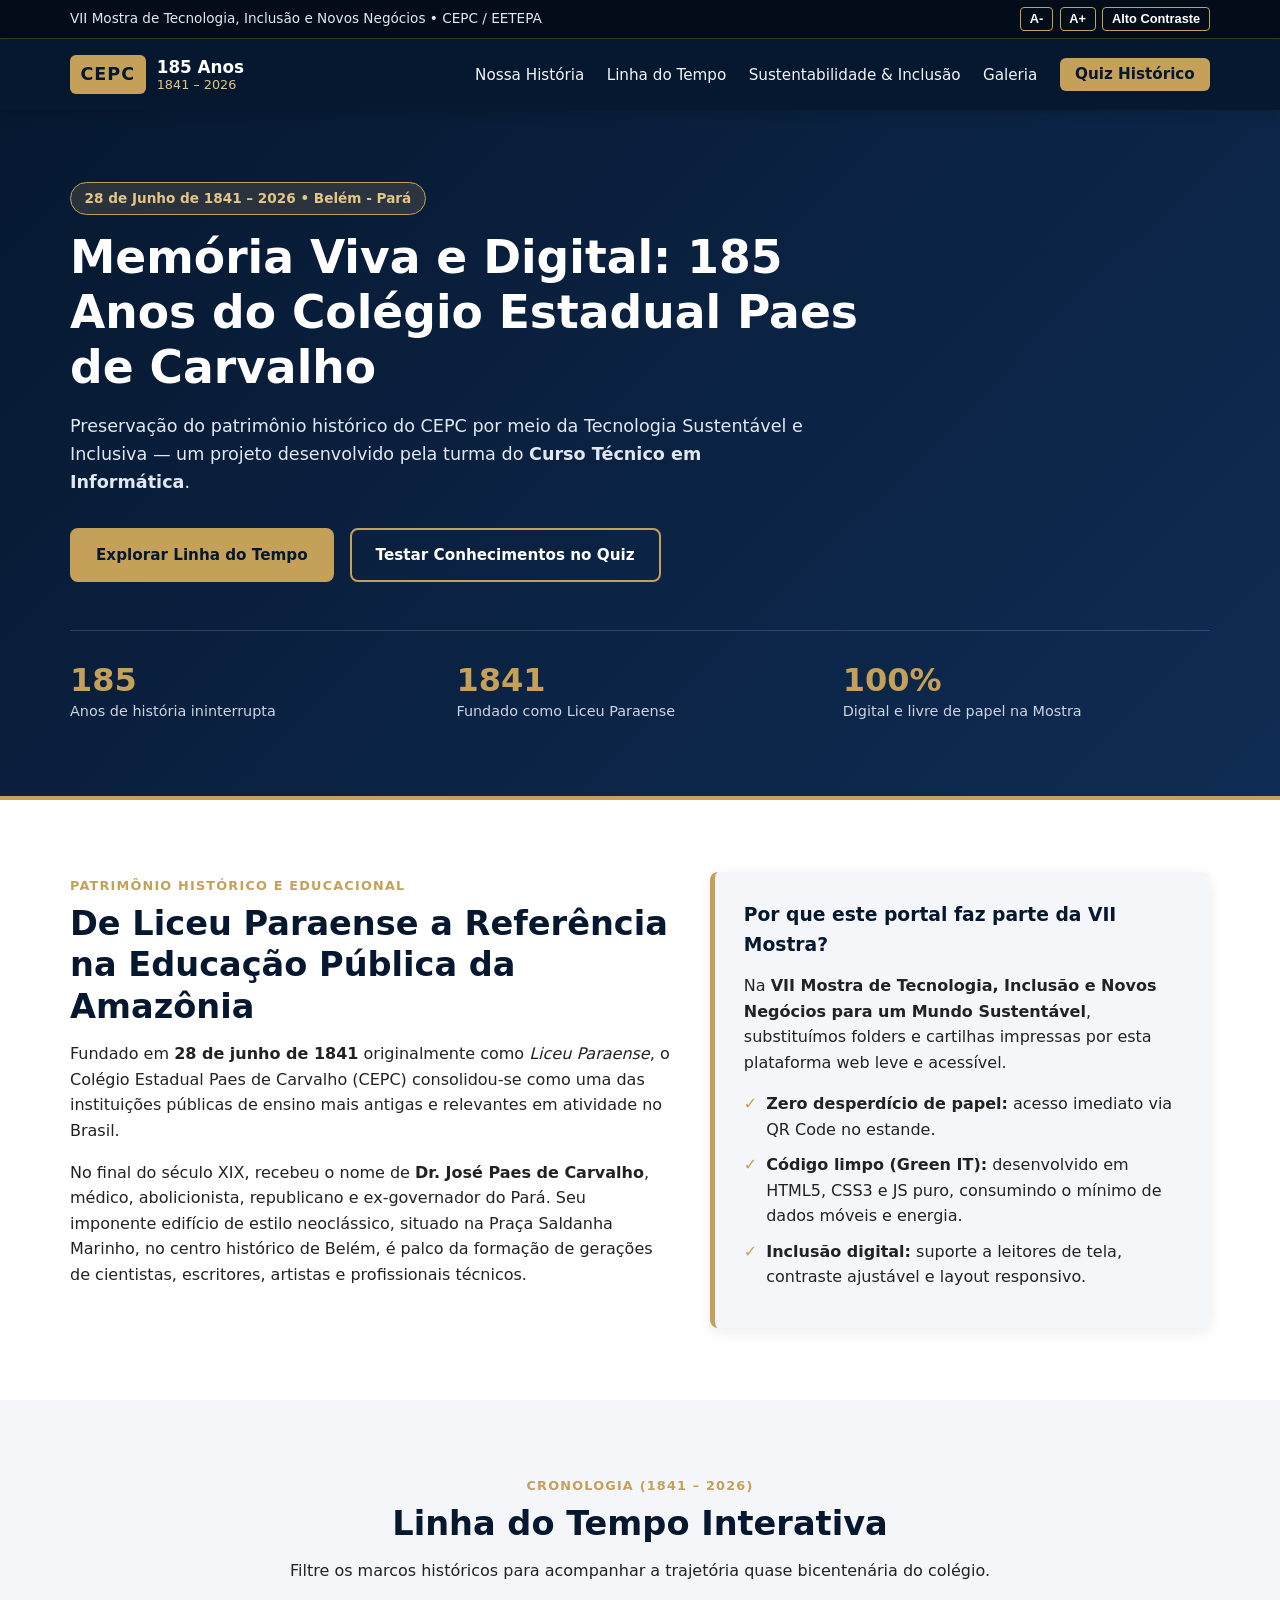
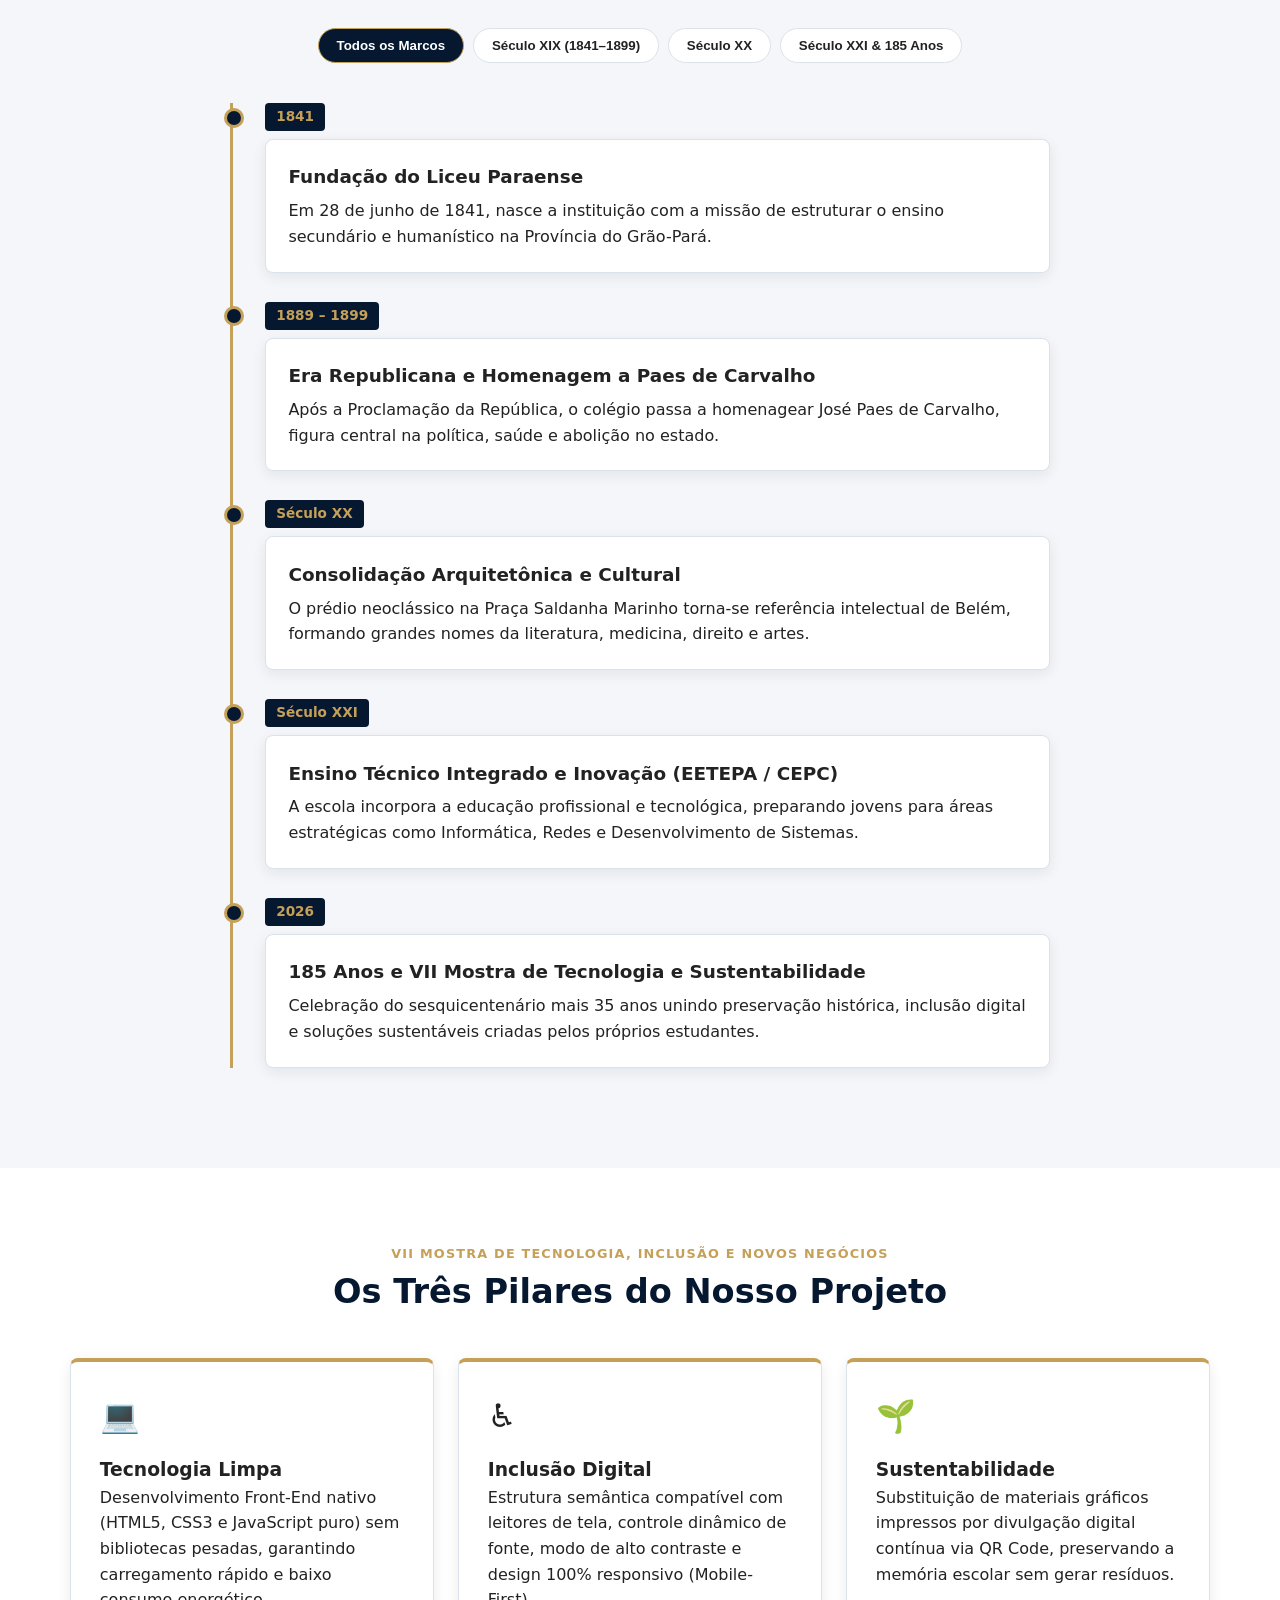
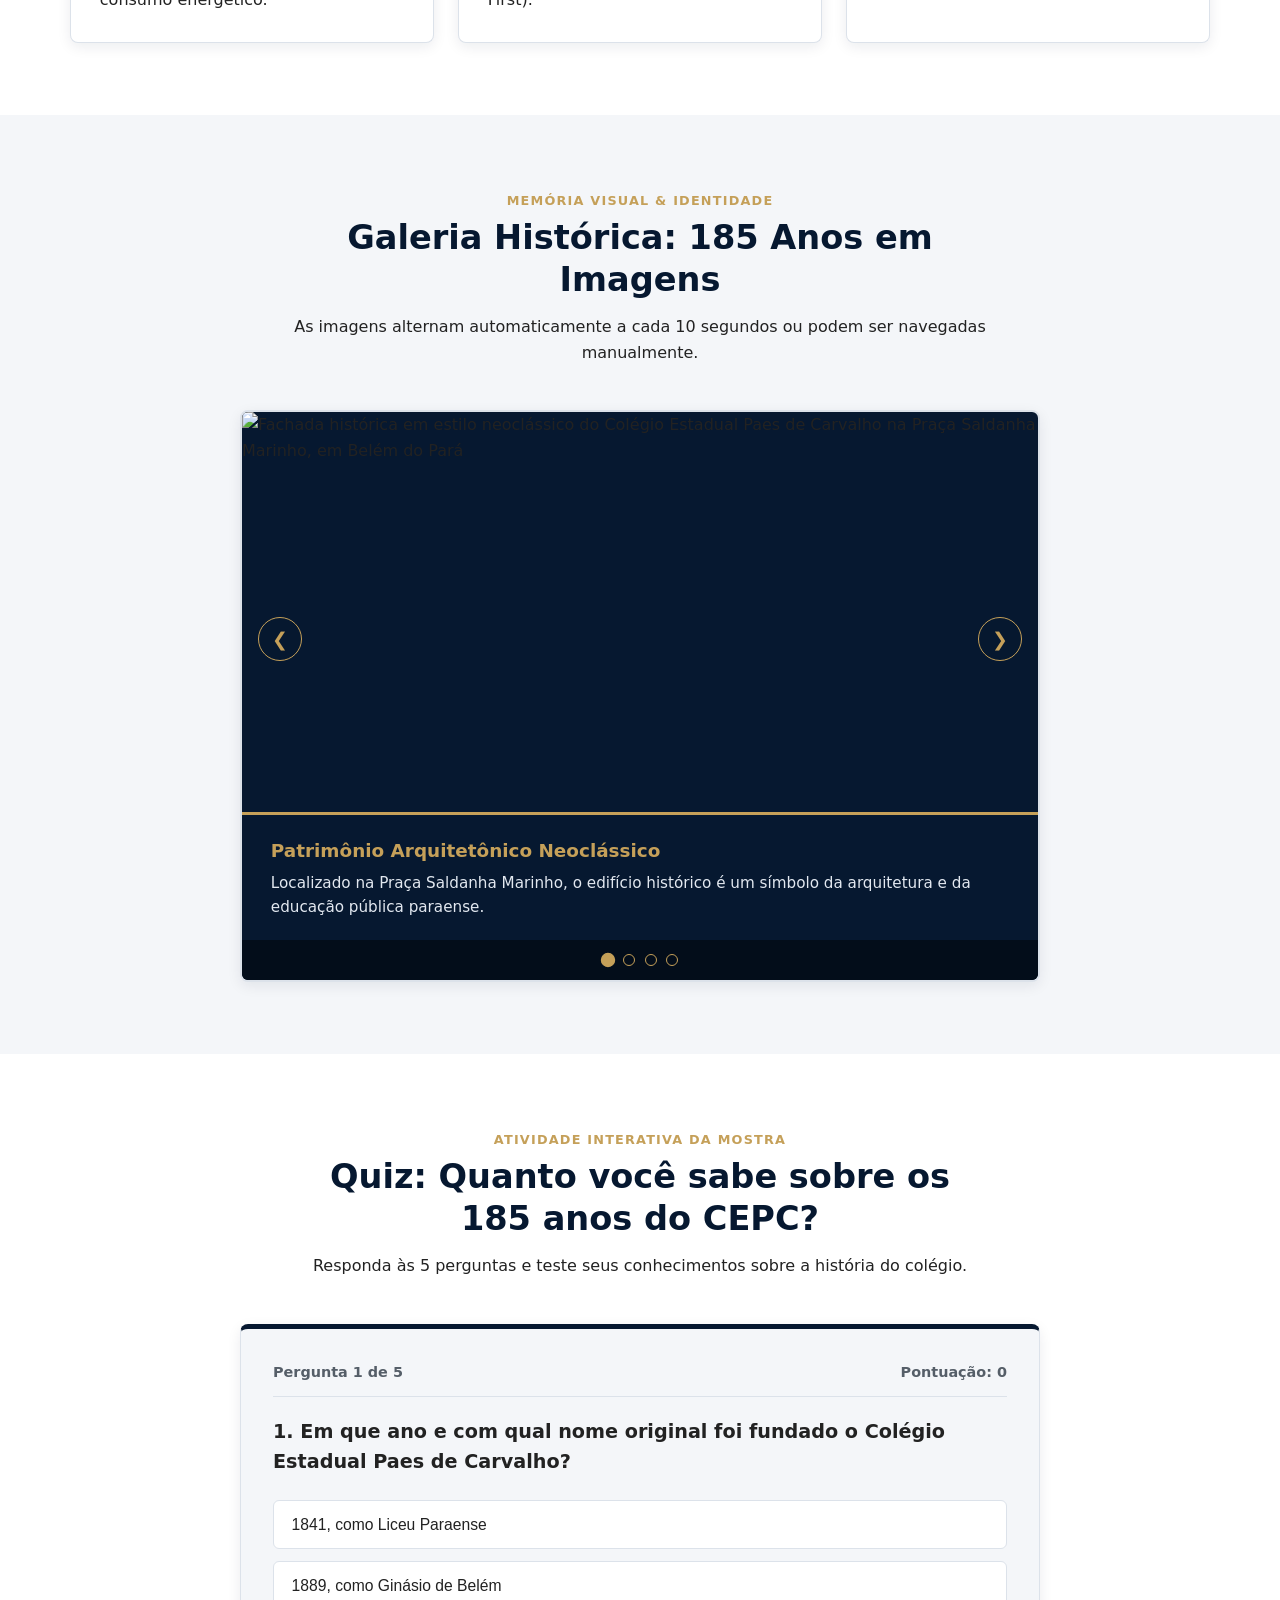
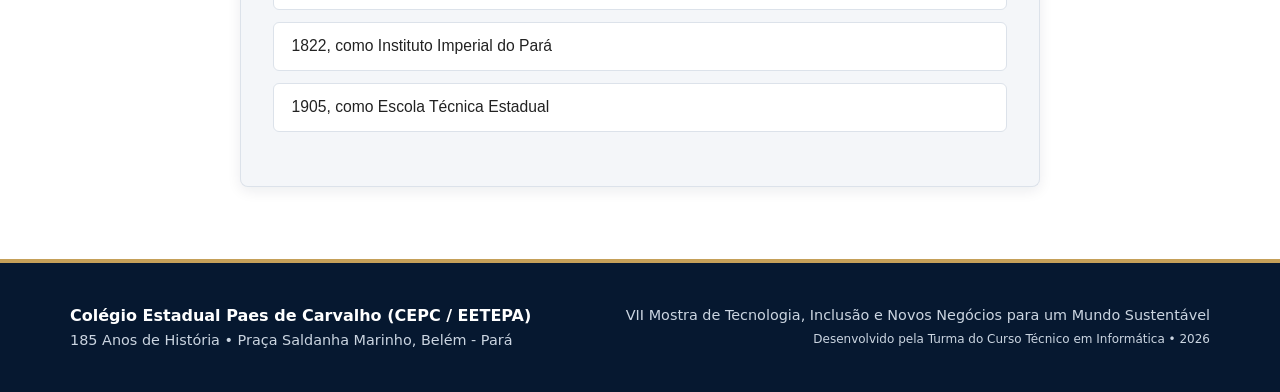
==== index.html @ 740a2e89 "Add files via upload" ====
<!DOCTYPE html>
<html lang="pt-BR">
<head>
  <meta charset="UTF-8">
  <meta name="viewport" content="width=device-width, initial-scale=1.0">
  <meta name="description" content="Portal comemorativo dos 185 anos do Colégio Estadual Paes de Carvalho (CEPC / EETEPA) - VII Mostra de Tecnologia, Inclusão e Novos Negócios.">
  <title>CEPC 185 Anos | Memória Viva e Digital</title>
  <!-- Vinculando o arquivo CSS externo -->
  <link rel="stylesheet" href="style.css">
</head>
<body>

  <!-- Barra de Acessibilidade (Pilar Inclusão da VII Mostra) -->
  <div class="barra-acessibilidade" role="region" aria-label="Ferramentas de acessibilidade">
    <div class="container flex-between">
      <span>VII Mostra de Tecnologia, Inclusão e Novos Negócios • CEPC / EETEPA</span>
      <div class="controles-a11y">
        <button type="button" id="btn-diminuir-fonte" aria-label="Diminuir tamanho da fonte">A-</button>
        <button type="button" id="btn-aumentar-fonte" aria-label="Aumentar tamanho da fonte">A+</button>
        <button type="button" id="btn-contraste" aria-pressed="false">Alto Contraste</button>
      </div>
    </div>
  </div>

  <!-- Cabeçalho e Navegação Principal -->
  <header class="cabecalho">
    <div class="container flex-between">
      <a href="#inicio" class="logo">
        <span class="logo-sigla">CEPC</span>
        <span class="logo-texto">185 Anos <small>1841 – 2026</small></span>
      </a>

      <button type="button" class="menu-toggle" id="menu-toggle" aria-expanded="false" aria-controls="nav-principal" aria-label="Abrir menu de navegação">
        ☰
      </button>

      <nav id="nav-principal" class="nav-principal" aria-label="Menu principal">
        <ul>
          <li><a href="#historia">Nossa História</a></li>
          <li><a href="#linha-do-tempo">Linha do Tempo</a></li>
          <li><a href="#pilares-mostra">Sustentabilidade & Inclusão</a></li>
          <li><a href="#galeria">Galeria</a></li>
          <li><a href="#quiz" class="btn-nav-destaque">Quiz Histórico</a></li>
        </ul>
      </nav>
    </div>
  </header>

  <main id="inicio">
    <!-- Hero Banner -->
    <section class="hero">
      <div class="container hero-conteudo">
        <span class="badge-dourada">28 de Junho de 1841 – 2026 • Belém - Pará</span>
        <h1>Memória Viva e Digital: 185 Anos do Colégio Estadual Paes de Carvalho</h1>
        <p class="subtema">
          Preservação do patrimônio histórico do CEPC por meio da Tecnologia Sustentável e Inclusiva —
          um projeto desenvolvido pela turma do <strong>Curso Técnico em Informática</strong>.
        </p>

        <div class="hero-acoes">
          <a href="#linha-do-tempo" class="btn btn-primario">Explorar Linha do Tempo</a>
          <a href="#quiz" class="btn btn-secundario">Testar Conhecimentos no Quiz</a>
        </div>

        <div class="hero-indicadores" aria-label="Indicadores históricos da instituição">
          <div class="indicador">
            <strong>185</strong>
            <span>Anos de história ininterrupta</span>
          </div>
          <div class="indicador">
            <strong>1841</strong>
            <span>Fundado como Liceu Paraense</span>
          </div>
          <div class="indicador">
            <strong>100%</strong>
            <span>Digital e livre de papel na Mostra</span>
          </div>
        </div>
      </div>
    </section>

    <!-- Seção 1: Nossa História e Arquitetura -->
    <section id="historia" class="secao">
      <div class="container grid-duas-colunas">
        <div>
          <span class="etiqueta-secao">Patrimônio Histórico e Educacional</span>
          <h2>De Liceu Paraense a Referência na Educação Pública da Amazônia</h2>
          <p>
            Fundado em <strong>28 de junho de 1841</strong> originalmente como <em>Liceu Paraense</em>, o Colégio Estadual Paes de Carvalho (CEPC) consolidou-se como uma das instituições públicas de ensino mais antigas e relevantes em atividade no Brasil.
          </p>
          <p>
            No final do século XIX, recebeu o nome de <strong>Dr. José Paes de Carvalho</strong>, médico, abolicionista, republicano e ex-governador do Pará. Seu imponente edifício de estilo neoclássico, situado na Praça Saldanha Marinho, no centro histórico de Belém, é palco da formação de gerações de cientistas, escritores, artistas e profissionais técnicos.
          </p>
        </div>

        <aside class="card-destaque" aria-label="Curiosidade histórica">
          <h3>Por que este portal faz parte da VII Mostra?</h3>
          <p>
            Na <strong>VII Mostra de Tecnologia, Inclusão e Novos Negócios para um Mundo Sustentável</strong>, substituímos folders e cartilhas impressas por esta plataforma web leve e acessível.
          </p>
          <ul class="lista-check">
            <li><strong>Zero desperdício de papel:</strong> acesso imediato via QR Code no estande.</li>
            <li><strong>Código limpo (Green IT):</strong> desenvolvido em HTML5, CSS3 e JS puro, consumindo o mínimo de dados móveis e energia.</li>
            <li><strong>Inclusão digital:</strong> suporte a leitores de tela, contraste ajustável e layout responsivo.</li>
          </ul>
        </aside>
      </div>
    </section>

    <!-- Seção 2: Linha do Tempo Interativa -->
    <section id="linha-do-tempo" class="secao secao-alternativa">
      <div class="container">
        <div class="cabecalho-secao">
          <span class="etiqueta-secao">Cronologia (1841 – 2026)</span>
          <h2>Linha do Tempo Interativa</h2>
          <p>Filtre os marcos históricos para acompanhar a trajetória quase bicentenária do colégio.</p>
        </div>

        <!-- Botões de Filtro controlados pelo script.js -->
        <div class="filtros-timeline" role="group" aria-label="Filtrar marcos históricos por período">
          <button type="button" class="filtro-btn ativo" data-periodo="todos">Todos os Marcos</button>
          <button type="button" class="filtro-btn" data-periodo="sec19">Século XIX (1841–1899)</button>
          <button type="button" class="filtro-btn" data-periodo="sec20">Século XX</button>
          <button type="button" class="filtro-btn" data-periodo="sec21">Século XXI & 185 Anos</button>
        </div>

        <div class="timeline-lista" id="timeline-container">
          <article class="timeline-item" data-periodo="sec19">
            <span class="timeline-ano">1841</span>
            <div class="timeline-card">
              <h3>Fundação do Liceu Paraense</h3>
              <p>Em 28 de junho de 1841, nasce a instituição com a missão de estruturar o ensino secundário e humanístico na Província do Grão-Pará.</p>
            </div>
          </article>

          <article class="timeline-item" data-periodo="sec19">
            <span class="timeline-ano">1889 – 1899</span>
            <div class="timeline-card">
              <h3>Era Republicana e Homenagem a Paes de Carvalho</h3>
              <p>Após a Proclamação da República, o colégio passa a homenagear José Paes de Carvalho, figura central na política, saúde e abolição no estado.</p>
            </div>
          </article>

          <article class="timeline-item" data-periodo="sec20">
            <span class="timeline-ano">Século XX</span>
            <div class="timeline-card">
              <h3>Consolidação Arquitetônica e Cultural</h3>
              <p>O prédio neoclássico na Praça Saldanha Marinho torna-se referência intelectual de Belém, formando grandes nomes da literatura, medicina, direito e artes.</p>
            </div>
          </article>

          <article class="timeline-item" data-periodo="sec21">
            <span class="timeline-ano">Século XXI</span>
            <div class="timeline-card">
              <h3>Ensino Técnico Integrado e Inovação (EETEPA / CEPC)</h3>
              <p>A escola incorpora a educação profissional e tecnológica, preparando jovens para áreas estratégicas como Informática, Redes e Desenvolvimento de Sistemas.</p>
            </div>
          </article>

          <article class="timeline-item" data-periodo="sec21">
            <span class="timeline-ano">2026</span>
            <div class="timeline-card">
              <h3>185 Anos e VII Mostra de Tecnologia e Sustentabilidade</h3>
              <p>Celebração do sesquicentenário mais 35 anos unindo preservação histórica, inclusão digital e soluções sustentáveis criadas pelos próprios estudantes.</p>
            </div>
          </article>
        </div>
      </div>
    </section>

    <!-- Seção 3: Pilares da VII Mostra -->
    <section id="pilares-mostra" class="secao">
      <div class="container">
        <div class="cabecalho-secao">
          <span class="etiqueta-secao">VII Mostra de Tecnologia, Inclusão e Novos Negócios</span>
          <h2>Os Três Pilares do Nosso Projeto</h2>
        </div>

        <div class="grid-tres-colunas">
          <article class="card-pilar">
            <div class="icone-pilar" aria-hidden="true">💻</div>
            <h3>Tecnologia Limpa</h3>
            <p>Desenvolvimento Front-End nativo (HTML5, CSS3 e JavaScript puro) sem bibliotecas pesadas, garantindo carregamento rápido e baixo consumo energético.</p>
          </article>

          <article class="card-pilar">
            <div class="icone-pilar" aria-hidden="true">♿</div>
            <h3>Inclusão Digital</h3>
            <p>Estrutura semântica compatível com leitores de tela, controle dinâmico de fonte, modo de alto contraste e design 100% responsivo (Mobile-First).</p>
          </article>

          <article class="card-pilar">
            <div class="icone-pilar" aria-hidden="true">🌱</div>
            <h3>Sustentabilidade</h3>
            <p>Substituição de materiais gráficos impressos por divulgação digital contínua via QR Code, preservando a memória escolar sem gerar resíduos.</p>
          </article>
        </div>
      </div>
    </section>

    <!-- Seção 4: Carrossel de Fotos Históricas e Legado -->
    <section id="galeria" class="secao secao-alternativa">
      <div class="container container-estreito">
        <div class="cabecalho-secao">
          <span class="etiqueta-secao">Memória Visual & Identidade</span>
          <h2>Galeria Histórica: 185 Anos em Imagens</h2>
          <p>As imagens alternam automaticamente a cada 10 segundos ou podem ser navegadas manualmente.</p>
        </div>

        <div class="carrossel" role="region" aria-roledescription="carrossel" aria-label="Galeria de fotos dos 185 anos do CEPC">
          <div class="carrossel-janela">
            <div class="carrossel-trilho" id="carrossel-trilho">
              
              <!-- Slide 1 -->
              <figure class="carrossel-slide">
                <img src="https://placehold.co/900x480/061830/c5a059?text=Fachada+Neoclassica+do+CEPC+(Praca+Saldanha+Marinho)"
                     alt="Fachada histórica em estilo neoclássico do Colégio Estadual Paes de Carvalho na Praça Saldanha Marinho, em Belém do Pará">
                <figcaption class="carrossel-legenda">
                  <h3>Patrimônio Arquitetônico Neoclássico</h3>
                  <p>Localizado na Praça Saldanha Marinho, o edifício histórico é um símbolo da arquitetura e da educação pública paraense.</p>
                </figcaption>
              </figure>

              <!-- Slide 2 -->
              <figure class="carrossel-slide">
                <img src="https://placehold.co/900x480/0f2c54/ffffff?text=Acervo+Historico+e+Memoria+do+Liceu+Paraense+(1841)"
                     alt="Registros documentais e acervo histórico da fundação do Liceu Paraense em 28 de junho de 1841">
                <figcaption class="carrossel-legenda">
                  <h3>Do Liceu Paraense (1841) à Atualidade</h3>
                  <p>Quase dois séculos formando intelectuais, cientistas, escritores e lideranças que marcaram a história da Amazônia.</p>
                </figcaption>
              </figure>

              <!-- Slide 3 -->
              <figure class="carrossel-slide">
                <img src="https://placehold.co/900x480/061830/e2c588?text=Curso+Tecnico+em+Informatica+e+Inovacao+Digital"
                     alt="Estudantes do Curso Técnico em Informática desenvolvendo projetos web em laboratório">
                <figcaption class="carrossel-legenda">
                  <h3>Educação Profissional e Tecnológica</h3>
                  <p>O ensino integrado prepara os jovens para o desenvolvimento de software, redes e soluções digitais de impacto social.</p>
                </figcaption>
              </figure>

              <!-- Slide 4 -->
              <figure class="carrossel-slide">
                <img src="https://placehold.co/900x480/0f2c54/c5a059?text=VII+Mostra+de+Tecnologia,+Inclusao+e+Sustentabilidade"
                     alt="Apresentação de projetos tecnológicos sustentáveis na VII Mostra do Colégio Paes de Carvalho">
                <figcaption class="carrossel-legenda">
                  <h3>Protagonismo na VII Mostra (2026)</h3>
                  <p>Tecnologia, inclusão e sustentabilidade aplicadas pelos estudantes para celebrar os 185 anos da instituição.</p>
                </figcaption>
              </figure>

            </div>
          </div>

          <!-- Botões de Navegação -->
          <button type="button" class="carrossel-btn anterior" id="btn-carrossel-anterior" aria-label="Foto anterior">&#10094;</button>
          <button type="button" class="carrossel-btn proximo" id="btn-carrossel-proximo" aria-label="Próxima foto">&#10095;</button>

          <!-- Indicadores (Bolinhas) gerados via JavaScript -->
          <div class="carrossel-indicadores" id="carrossel-indicadores" role="tablist" aria-label="Selecionar slide"></div>
        </div>
      </div>
    </section>

    <!-- Seção 5: Quiz Histórico Interativo -->
    <section id="quiz" class="secao">
      <div class="container container-estreito">
        <div class="cabecalho-secao">
          <span class="etiqueta-secao">Atividade Interativa da Mostra</span>
          <h2>Quiz: Quanto você sabe sobre os 185 anos do CEPC?</h2>
          <p>Responda às 5 perguntas e teste seus conhecimentos sobre a história do colégio.</p>
        </div>

        <div class="quiz-box" id="quiz-box" aria-live="polite">
          <div class="quiz-topo">
            <span id="quiz-progresso">Pergunta 1 de 5</span>
            <span id="quiz-placar">Pontuação: 0</span>
          </div>

          <h3 id="quiz-pergunta" class="quiz-pergunta">Carregando pergunta...</h3>

          <div id="quiz-opcoes" class="quiz-opcoes"></div>

          <div id="quiz-feedback" class="quiz-feedback oculto"></div>

          <div class="quiz-rodape">
            <button type="button" id="btn-proxima" class="btn btn-primario oculto">Próxima Pergunta</button>
          </div>
        </div>
      </div>
    </section>
  </main>

  <!-- Rodapé -->
  <footer class="rodape">
    <div class="container flex-between rodape-conteudo">
      <div>
        <strong>Colégio Estadual Paes de Carvalho (CEPC / EETEPA)</strong>
        <p>185 Anos de História • Praça Saldanha Marinho, Belém - Pará</p>
      </div>
      <div class="rodape-direita">
        <p>VII Mostra de Tecnologia, Inclusão e Novos Negócios para um Mundo Sustentável</p>
        <p><small>Desenvolvido pela Turma do Curso Técnico em Informática • 2026</small></p>
      </div>
    </div>
  </footer>

  <!-- Vinculando o arquivo JavaScript externo -->
  <script src="script.js"></script>
</body>
</html>
---- style.css ----
/* ==========================================================================
   1. VARIÁVEIS CSS (PALETA INSTITUCIONAL CEPC: AZUL-MARINHO E DOURADO)
   ========================================================================== */
:root {
  --cor-azul-escuro: #061830;
  --cor-azul-medio: #0f2c54;
  --cor-dourado: #c5a059;
  --cor-dourado-claro: #e2c588;
  --cor-fundo: #ffffff;
  --cor-fundo-alt: #f4f6f9;
  --cor-texto: #222222;
  --cor-texto-suave: #555e68;
  --cor-borda: #dce2ea;
  --cor-sucesso: #1b6e3a;
  --cor-erro: #a61c1c;

  --fonte-principal: 'Segoe UI', system-ui, -apple-system, Roboto, sans-serif;
  --raio-borda: 8px;
  --sombra-card: 0 4px 14px rgba(6, 24, 48, 0.08);
  --transicao: all 0.25s ease;
}

/* Modo de Alto Contraste (Acionado via JavaScript para Inclusão) */
body.alto-contraste {
  --cor-azul-escuro: #000000;
  --cor-azul-medio: #111111;
  --cor-dourado: #ffd700;
  --cor-dourado-claro: #ffe44d;
  --cor-fundo: #000000;
  --cor-fundo-alt: #121212;
  --cor-texto: #ffffff;
  --cor-texto-suave: #e0e0e0;
  --cor-borda: #ffd700;
}

/* ==========================================================================
   2. RESET E ESTILOS BASE
   ========================================================================== */
* {
  box-sizing: border-box;
  margin: 0;
  padding: 0;
}

html {
  scroll-behavior: smooth;
  font-size: 16px; /* Base alterada dinamicamente pelos botões A+ e A- */
}

body {
  font-family: var(--fonte-principal);
  background-color: var(--cor-fundo);
  color: var(--cor-texto);
  line-height: 1.6;
}

.container {
  width: 90%;
  max-width: 1140px;
  margin: 0 auto;
}

.container-estreito {
  max-width: 800px;
}

.flex-between {
  display: flex;
  justify-content: space-between;
  align-items: center;
  gap: 1rem;
}

.oculto {
  display: none !important;
}

/* ==========================================================================
   3. BARRA DE ACESSIBILIDADE E CABEÇALHO
   ========================================================================== */
.barra-acessibilidade {
  background-color: #030d1a;
  color: #e2e8f0;
  font-size: 0.85rem;
  padding: 0.45rem 0;
  border-bottom: 1px solid rgba(197, 160, 89, 0.3);
}

.controles-a11y {
  display: flex;
  gap: 0.4rem;
}

.controles-a11y button {
  background: transparent;
  color: #ffffff;
  border: 1px solid var(--cor-dourado);
  padding: 0.2rem 0.55rem;
  border-radius: 4px;
  cursor: pointer;
  font-size: 0.8rem;
  font-weight: 600;
}

.controles-a11y button:hover,
.controles-a11y button:focus {
  background-color: var(--cor-dourado);
  color: #061830;
}

.cabecalho {
  background-color: var(--cor-azul-escuro);
  color: #ffffff;
  padding: 1rem 0;
  position: sticky;
  top: 0;
  z-index: 100;
  box-shadow: 0 2px 10px rgba(0, 0, 0, 0.2);
}

.logo {
  text-decoration: none;
  display: flex;
  align-items: center;
  gap: 0.7rem;
  color: #ffffff;
}

.logo-sigla {
  background-color: var(--cor-dourado);
  color: #061830;
  font-weight: 800;
  padding: 0.35rem 0.65rem;
  border-radius: 6px;
  font-size: 1.1rem;
  letter-spacing: 1px;
}

.logo-texto {
  font-weight: 700;
  font-size: 1.05rem;
  display: flex;
  flex-direction: column;
  line-height: 1.2;
}

.logo-texto small {
  color: var(--cor-dourado-claro);
  font-size: 0.8rem;
  font-weight: 400;
}

.nav-principal ul {
  list-style: none;
  display: flex;
  align-items: center;
  gap: 1.4rem;
}

.nav-principal a {
  color: #f1f5f9;
  text-decoration: none;
  font-size: 0.95rem;
  font-weight: 500;
  transition: var(--transicao);
}

.nav-principal a:hover {
  color: var(--cor-dourado);
}

.btn-nav-destaque {
  background-color: var(--cor-dourado);
  color: #061830 !important;
  padding: 0.45rem 0.95rem;
  border-radius: 6px;
  font-weight: 700 !important;
}

.menu-toggle {
  display: none;
  background: none;
  border: 1px solid var(--cor-dourado);
  color: #ffffff;
  font-size: 1.4rem;
  padding: 0.2rem 0.6rem;
  border-radius: 6px;
  cursor: pointer;
}

/* ==========================================================================
   4. HERO BANNER
   ========================================================================== */
.hero {
  background: linear-gradient(135deg, var(--cor-azul-escuro) 0%, var(--cor-azul-medio) 100%);
  color: #ffffff;
  padding: 4.5rem 0;
  border-bottom: 4px solid var(--cor-dourado);
}

.badge-dourada {
  display: inline-block;
  background-color: rgba(197, 160, 89, 0.18);
  border: 1px solid var(--cor-dourado);
  color: var(--cor-dourado-claro);
  padding: 0.3rem 0.85rem;
  border-radius: 999px;
  font-size: 0.85rem;
  font-weight: 600;
  margin-bottom: 1rem;
}

.hero h1 {
  font-size: clamp(1.9rem, 4vw, 2.85rem);
  line-height: 1.2;
  margin-bottom: 1rem;
  max-width: 820px;
}

.subtema {
  font-size: 1.1rem;
  color: #e2e8f0;
  max-width: 740px;
  margin-bottom: 2rem;
}

.hero-acoes {
  display: flex;
  flex-wrap: wrap;
  gap: 1rem;
  margin-bottom: 3rem;
}

.btn {
  display: inline-block;
  padding: 0.8rem 1.5rem;
  border-radius: var(--raio-borda);
  font-weight: 700;
  text-decoration: none;
  cursor: pointer;
  border: 2px solid transparent;
  transition: var(--transicao);
  font-size: 0.95rem;
}

.btn-primario {
  background-color: var(--cor-dourado);
  color: #061830;
}

.btn-primario:hover {
  background-color: var(--cor-dourado-claro);
}

.btn-secundario {
  border-color: var(--cor-dourado);
  color: #ffffff;
  background: transparent;
}

.btn-secundario:hover {
  background-color: rgba(197, 160, 89, 0.15);
}

.hero-indicadores {
  display: grid;
  grid-template-columns: repeat(auto-fit, minmax(200px, 1fr));
  gap: 1.2rem;
  padding-top: 2rem;
  border-top: 1px solid rgba(255, 255, 255, 0.15);
}

.indicador strong {
  display: block;
  font-size: 2rem;
  color: var(--cor-dourado);
  line-height: 1.1;
}

.indicador span {
  font-size: 0.9rem;
  color: #cbd5e1;
}

/* ==========================================================================
   5. SEÇÕES, GRIDS E CARDS
   ========================================================================== */
.secao {
  padding: 4.5rem 0;
}

.secao-alternativa {
  background-color: var(--cor-fundo-alt);
}

.cabecalho-secao {
  text-align: center;
  max-width: 700px;
  margin: 0 auto 2.8rem auto;
}

.etiqueta-secao {
  display: inline-block;
  color: var(--cor-dourado);
  font-weight: 700;
  text-transform: uppercase;
  font-size: 0.8rem;
  letter-spacing: 1.2px;
  margin-bottom: 0.4rem;
}

.secao h2 {
  font-size: clamp(1.5rem, 3vw, 2.1rem);
  color: var(--cor-azul-escuro);
  margin-bottom: 0.8rem;
  line-height: 1.25;
}

body.alto-contraste .secao h2 {
  color: var(--cor-dourado);
}

.grid-duas-colunas {
  display: grid;
  grid-template-columns: 1.2fr 1fr;
  gap: 2.5rem;
  align-items: start;
}

.grid-duas-colunas p {
  margin-bottom: 1rem;
}

.card-destaque {
  background-color: var(--cor-fundo-alt);
  border-left: 5px solid var(--cor-dourado);
  padding: 1.8rem;
  border-radius: var(--raio-borda);
  box-shadow: var(--sombra-card);
}

.card-destaque h3 {
  margin-bottom: 0.8rem;
  color: var(--cor-azul-escuro);
}

body.alto-contraste .card-destaque h3 {
  color: var(--cor-dourado);
}

.lista-check {
  list-style: none;
  margin-top: 1rem;
}

.lista-check li {
  margin-bottom: 0.6rem;
  padding-left: 1.4rem;
  position: relative;
}

.lista-check li::before {
  content: "✓";
  position: absolute;
  left: 0;
  color: var(--cor-dourado);
  font-weight: bold;
}

.grid-tres-colunas {
  display: grid;
  grid-template-columns: repeat(auto-fit, minmax(260px, 1fr));
  gap: 1.5rem;
}

.card-pilar {
  background-color: var(--cor-fundo);
  border: 1px solid var(--cor-borda);
  border-top: 4px solid var(--cor-dourado);
  padding: 1.8rem;
  border-radius: var(--raio-borda);
  box-shadow: var(--sombra-card);
}

.icone-pilar {
  font-size: 2rem;
  margin-bottom: 0.8rem;
}

/* ==========================================================================
   6. LINHA DO TEMPO INTERATIVA
   ========================================================================== */
.filtros-timeline {
  display: flex;
  flex-wrap: wrap;
  justify-content: center;
  gap: 0.6rem;
  margin-bottom: 2.5rem;
}

.filtro-btn {
  background-color: var(--cor-fundo);
  border: 1px solid var(--cor-borda);
  color: var(--cor-texto);
  padding: 0.55rem 1.1rem;
  border-radius: 999px;
  cursor: pointer;
  font-weight: 600;
  transition: var(--transicao);
}

.filtro-btn.ativo,
.filtro-btn:hover {
  background-color: var(--cor-azul-escuro);
  color: #ffffff;
  border-color: var(--cor-dourado);
}

.timeline-lista {
  position: relative;
  max-width: 820px;
  margin: 0 auto;
  padding-left: 2rem;
  border-left: 3px solid var(--cor-dourado);
}

.timeline-item {
  position: relative;
  margin-bottom: 1.8rem;
}

.timeline-item::before {
  content: "";
  position: absolute;
  left: -2.55rem;
  top: 0.3rem;
  width: 14px;
  height: 14px;
  border-radius: 50%;
  background-color: var(--cor-azul-escuro);
  border: 3px solid var(--cor-dourado);
}

.timeline-ano {
  display: inline-block;
  background-color: var(--cor-azul-escuro);
  color: var(--cor-dourado);
  font-weight: 700;
  font-size: 0.85rem;
  padding: 0.2rem 0.7rem;
  border-radius: 4px;
  margin-bottom: 0.5rem;
}

.timeline-card {
  background-color: var(--cor-fundo);
  border: 1px solid var(--cor-borda);
  padding: 1.4rem;
  border-radius: var(--raio-borda);
  box-shadow: var(--sombra-card);
}

.timeline-card h3 {
  margin-bottom: 0.4rem;
  font-size: 1.15rem;
}

/* ==========================================================================
   7. CARROSSEL DE FOTOS INTERATIVO E AUTOMÁTICO (10 SEGUNDOS)
   ========================================================================== */
.carrossel {
  position: relative;
  border-radius: var(--raio-borda);
  overflow: hidden;
  border: 2px solid var(--cor-borda);
  box-shadow: var(--sombra-card);
  background-color: var(--cor-azul-escuro);
}

.carrossel-janela {
  overflow: hidden;
  width: 100%;
}

.carrossel-trilho {
  display: flex;
  transition: transform 0.55s ease-in-out;
}

.carrossel-slide {
  min-width: 100%;
  margin: 0;
  position: relative;
}

.carrossel-slide img {
  width: 100%;
  height: 400px;
  object-fit: cover;
  display: block;
}

.carrossel-legenda {
  background-color: var(--cor-azul-escuro);
  color: #ffffff;
  padding: 1.3rem 1.8rem;
  border-top: 3px solid var(--cor-dourado);
}

.carrossel-legenda h3 {
  color: var(--cor-dourado);
  font-size: 1.15rem;
  margin-bottom: 0.35rem;
}

.carrossel-legenda p {
  font-size: 0.95rem;
  color: #e2e8f0;
  margin: 0;
}

.carrossel-btn {
  position: absolute;
  top: 40%;
  transform: translateY(-50%);
  background-color: rgba(6, 24, 48, 0.85);
  color: var(--cor-dourado);
  border: 1px solid var(--cor-dourado);
  width: 44px;
  height: 44px;
  border-radius: 50%;
  font-size: 1.2rem;
  cursor: pointer;
  display: flex;
  align-items: center;
  justify-content: center;
  transition: var(--transicao);
  z-index: 10;
}

.carrossel-btn:hover,
.carrossel-btn:focus {
  background-color: var(--cor-dourado);
  color: #061830;
}

.carrossel-btn.anterior {
  left: 1rem;
}

.carrossel-btn.proximo {
  right: 1rem;
}

.carrossel-indicadores {
  display: flex;
  justify-content: center;
  gap: 0.6rem;
  padding: 0.85rem;
  background-color: #030d1a;
}

.carrossel-dot {
  width: 12px;
  height: 12px;
  border-radius: 50%;
  border: 1px solid var(--cor-dourado);
  background-color: transparent;
  cursor: pointer;
  transition: var(--transicao);
}

.carrossel-dot.ativo {
  background-color: var(--cor-dourado);
  transform: scale(1.2);
}

/* ==========================================================================
   8. QUIZ INTERATIVO
   ========================================================================== */
.quiz-box {
  background-color: var(--cor-fundo-alt);
  border: 1px solid var(--cor-borda);
  border-top: 5px solid var(--cor-azul-escuro);
  border-radius: var(--raio-borda);
  padding: 2rem;
  box-shadow: var(--sombra-card);
}

.quiz-topo {
  display: flex;
  justify-content: space-between;
  font-size: 0.9rem;
  font-weight: 700;
  color: var(--cor-texto-suave);
  margin-bottom: 1.2rem;
  padding-bottom: 0.8rem;
  border-bottom: 1px solid var(--cor-borda);
}

.quiz-pergunta {
  font-size: 1.2rem;
  margin-bottom: 1.4rem;
}

.quiz-opcoes {
  display: flex;
  flex-direction: column;
  gap: 0.75rem;
}

.opcao-btn {
  text-align: left;
  background-color: var(--cor-fundo);
  border: 1px solid var(--cor-borda);
  color: var(--cor-texto);
  padding: 0.9rem 1.1rem;
  border-radius: 6px;
  cursor: pointer;
  font-size: 0.98rem;
  transition: var(--transicao);
}

.opcao-btn:hover:not(:disabled) {
  border-color: var(--cor-dourado);
  background-color: rgba(197, 160, 89, 0.1);
}

.opcao-btn.correta {
  background-color: var(--cor-sucesso);
  color: #ffffff;
  border-color: var(--cor-sucesso);
}

.opcao-btn.incorreta {
  background-color: var(--cor-erro);
  color: #ffffff;
  border-color: var(--cor-erro);
}

.quiz-feedback {
  margin-top: 1.2rem;
  padding: 1rem;
  border-radius: 6px;
  background-color: var(--cor-fundo);
  border-left: 4px solid var(--cor-dourado);
  font-size: 0.95rem;
}

.quiz-rodape {
  margin-top: 1.4rem;
  text-align: right;
}

/* ==========================================================================
   9. RODAPÉ E RESPONSIVIDADE (MOBILE)
   ========================================================================== */
.rodape {
  background-color: var(--cor-azul-escuro);
  color: #cbd5e1;
  padding: 2.5rem 0;
  border-top: 4px solid var(--cor-dourado);
  font-size: 0.9rem;
}

.rodape strong {
  color: #ffffff;
  font-size: 1rem;
}

.rodape-direita {
  text-align: right;
}

@media (max-width: 820px) {
  .grid-duas-colunas {
    grid-template-columns: 1fr;
  }

  .menu-toggle {
    display: block;
  }

  .nav-principal {
    display: none;
    position: absolute;
    top: 100%;
    left: 0;
    right: 0;
    background-color: var(--cor-azul-escuro);
    padding: 1rem 5%;
    border-top: 1px solid rgba(197, 160, 89, 0.3);
  }

  .nav-principal.aberto {
    display: block;
  }

  .nav-principal ul {
    flex-direction: column;
    align-items: flex-start;
    gap: 0.9rem;
  }

  .rodape-conteudo {
    flex-direction: column;
    text-align: center;
  }

  .rodape-direita {
    text-align: center;
  }
}

@media (max-width: 600px) {
  .carrossel-slide img {
    height: 240px;
  }
}
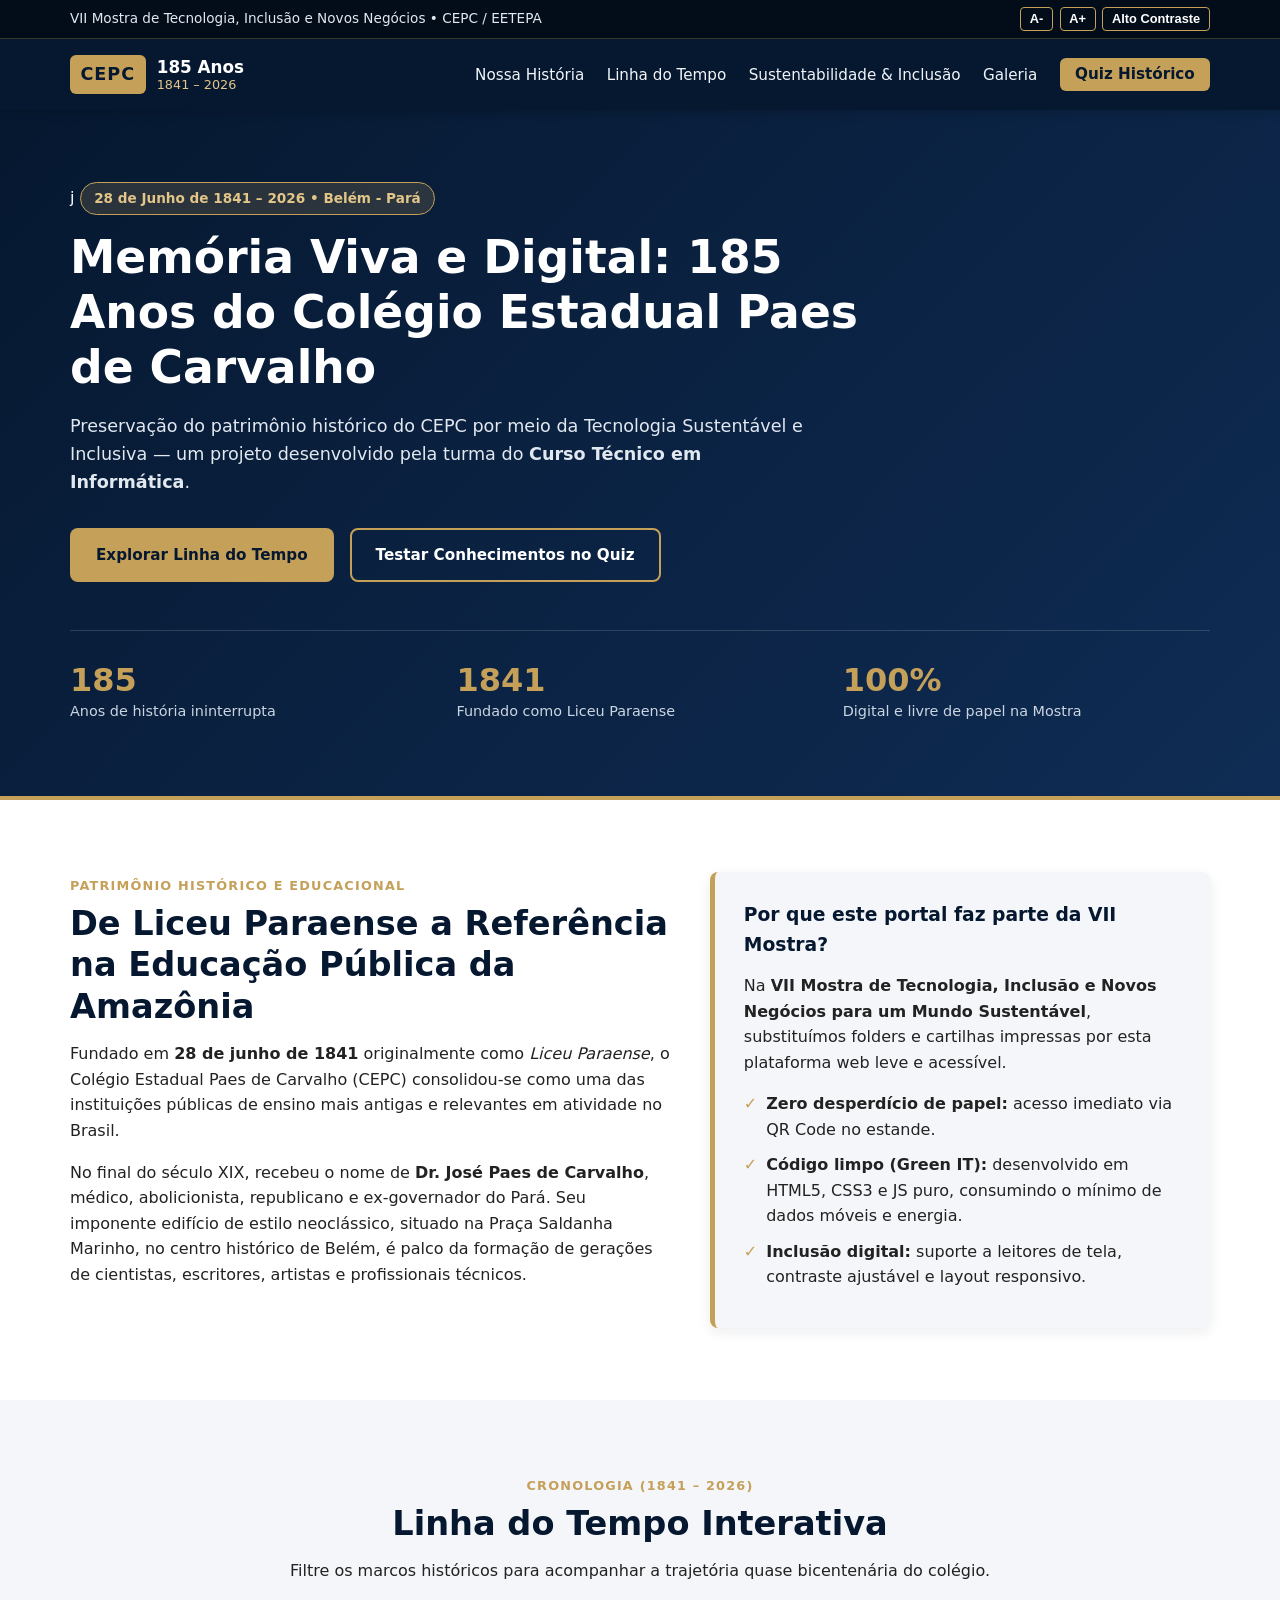
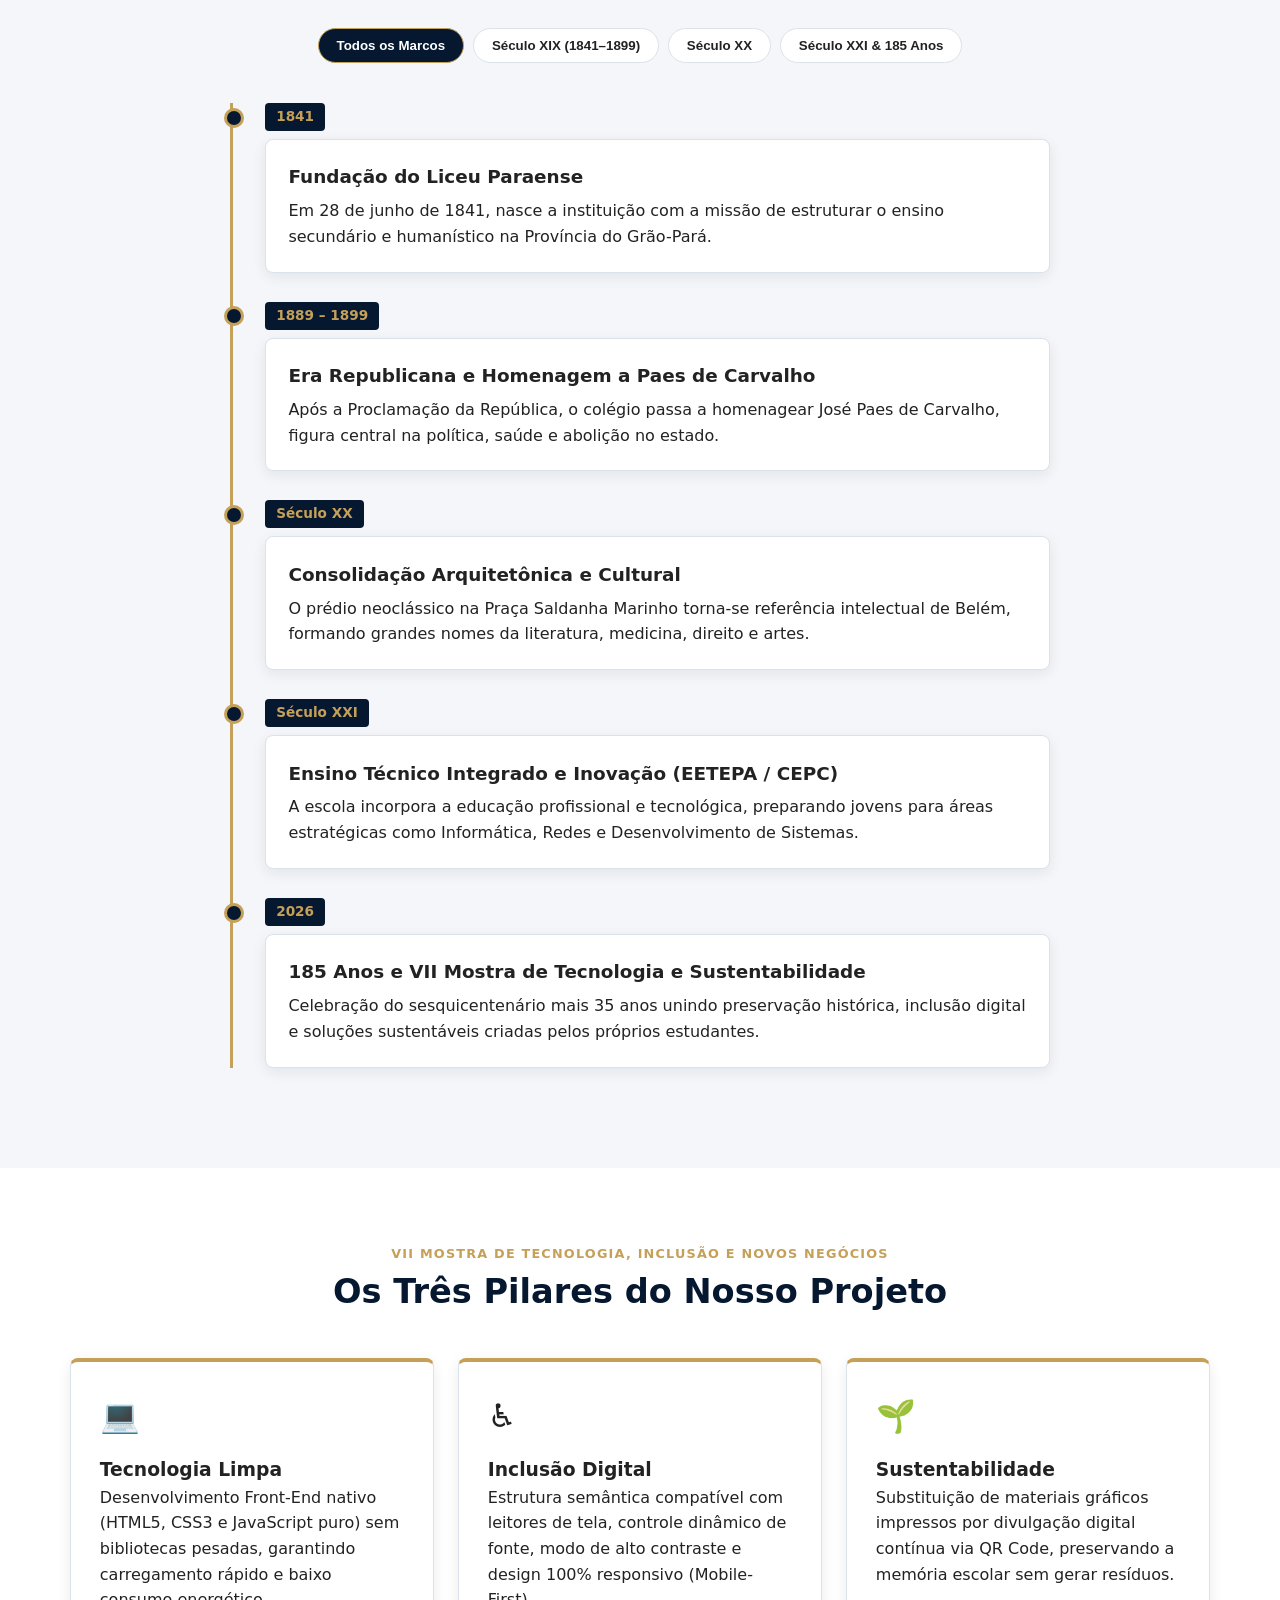
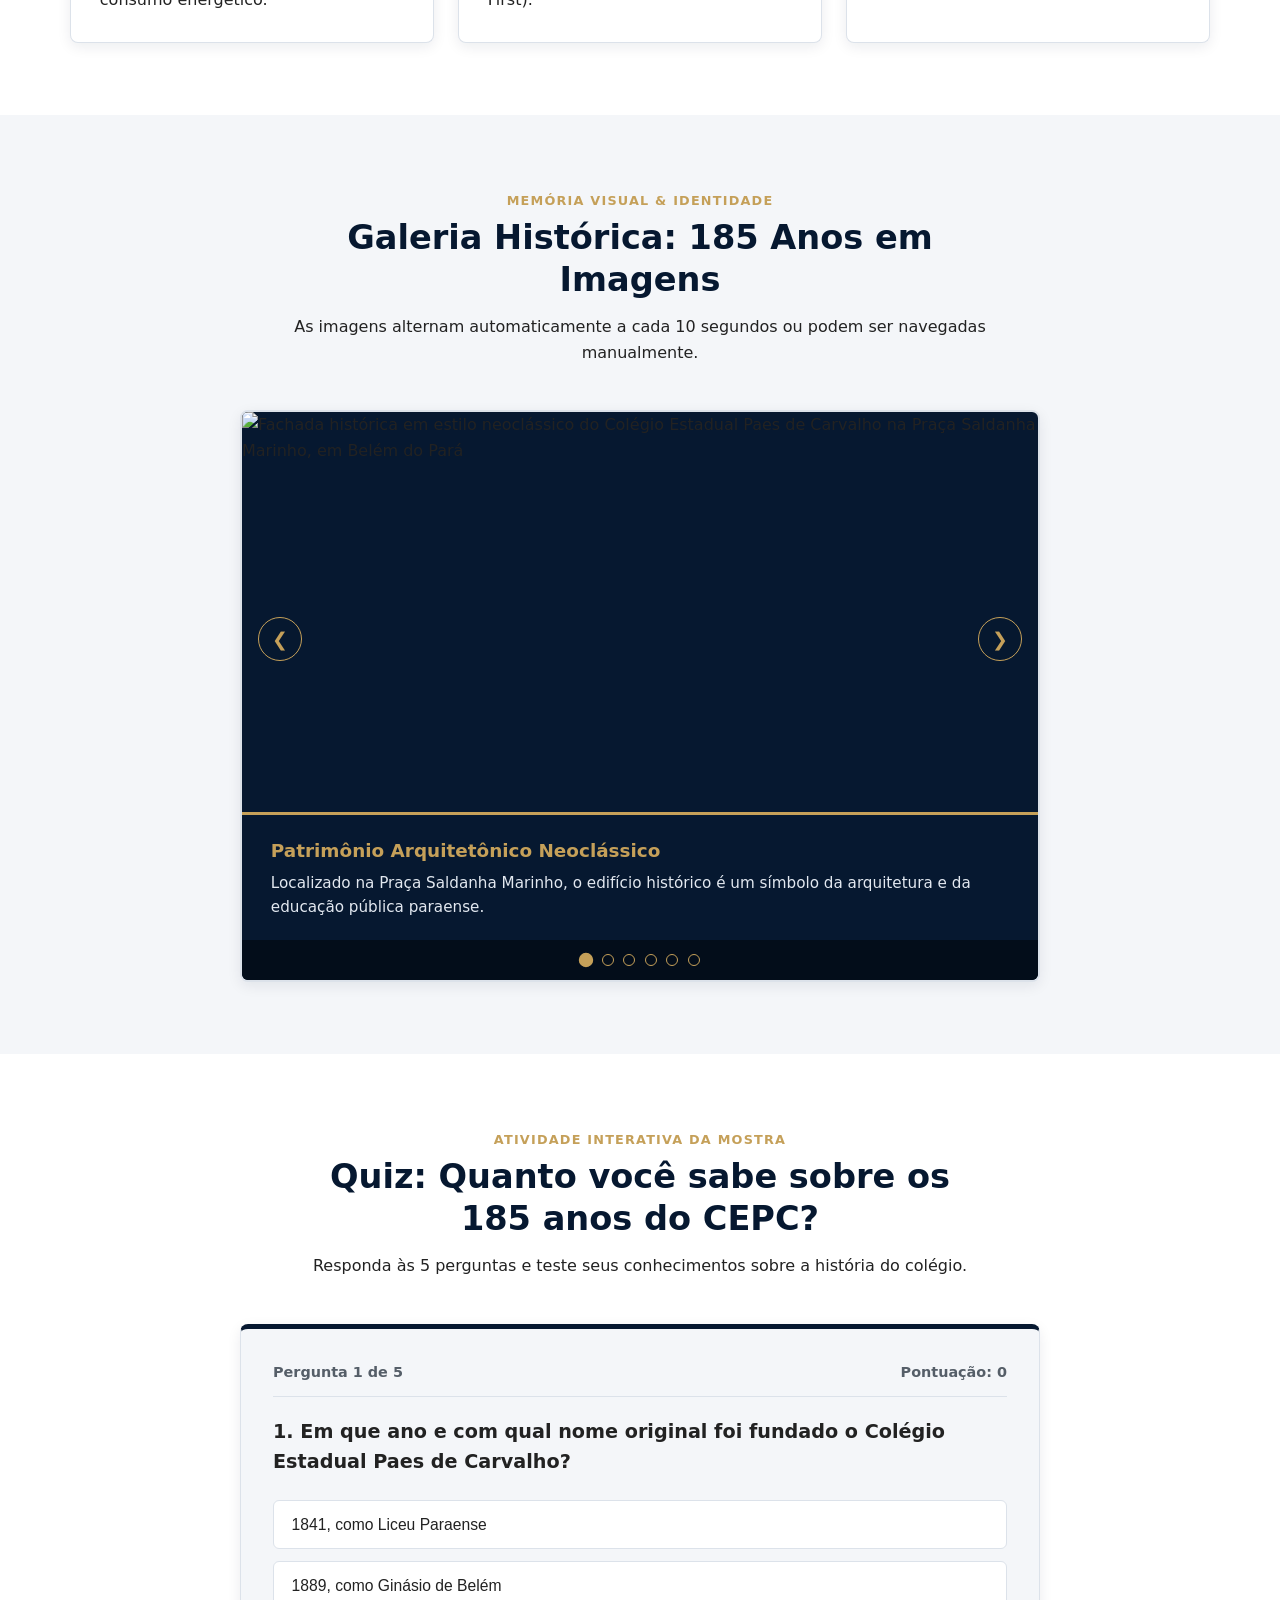
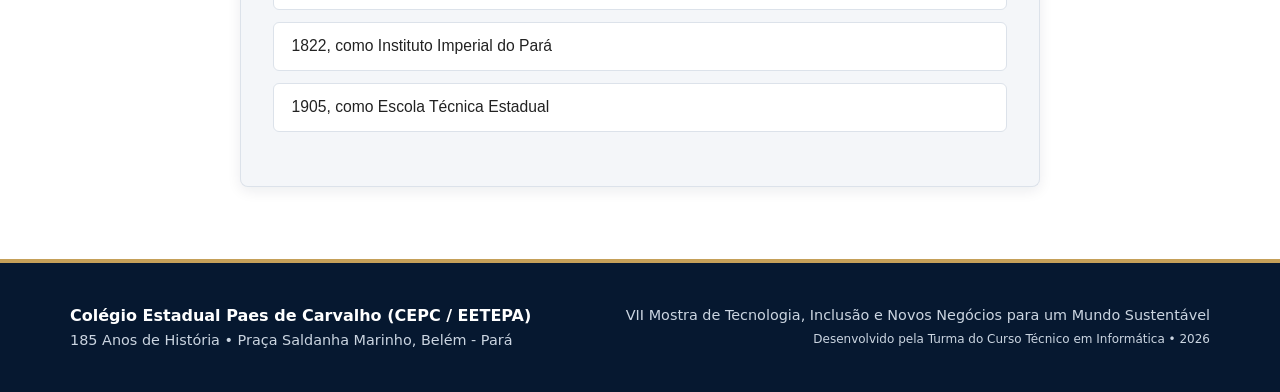
==== commit a557e030: "index.html" ====
--- a/index.html
+++ b/index.html
@@ -7,6 +7,7 @@
   <title>CEPC 185 Anos | Memória Viva e Digital</title>
   <!-- Vinculando o arquivo CSS externo -->
   <link rel="stylesheet" href="style.css">
+  <link rel="stylesheet" href="script.js">
 </head>
 <body>
 
@@ -50,6 +51,7 @@
     <!-- Hero Banner -->
     <section class="hero">
       <div class="container hero-conteudo">
+          j
         <span class="badge-dourada">28 de Junho de 1841 – 2026 • Belém - Pará</span>
         <h1>Memória Viva e Digital: 185 Anos do Colégio Estadual Paes de Carvalho</h1>
         <p class="subtema">
@@ -213,7 +215,7 @@
               
               <!-- Slide 1 -->
               <figure class="carrossel-slide">
-                <img src="https://placehold.co/900x480/061830/c5a059?text=Fachada+Neoclassica+do+CEPC+(Praca+Saldanha+Marinho)"
+                <img src = "img/11.jpeg"
                      alt="Fachada histórica em estilo neoclássico do Colégio Estadual Paes de Carvalho na Praça Saldanha Marinho, em Belém do Pará">
                 <figcaption class="carrossel-legenda">
                   <h3>Patrimônio Arquitetônico Neoclássico</h3>
@@ -223,7 +225,7 @@
 
               <!-- Slide 2 -->
               <figure class="carrossel-slide">
-                <img src="https://placehold.co/900x480/0f2c54/ffffff?text=Acervo+Historico+e+Memoria+do+Liceu+Paraense+(1841)"
+                <img src="img/2.jpg"
                      alt="Registros documentais e acervo histórico da fundação do Liceu Paraense em 28 de junho de 1841">
                 <figcaption class="carrossel-legenda">
                   <h3>Do Liceu Paraense (1841) à Atualidade</h3>
@@ -233,7 +235,7 @@
 
               <!-- Slide 3 -->
               <figure class="carrossel-slide">
-                <img src="https://placehold.co/900x480/061830/e2c588?text=Curso+Tecnico+em+Informatica+e+Inovacao+Digital"
+                <img src="img/3.jpg"
                      alt="Estudantes do Curso Técnico em Informática desenvolvendo projetos web em laboratório">
                 <figcaption class="carrossel-legenda">
                   <h3>Educação Profissional e Tecnológica</h3>
@@ -243,14 +245,32 @@
 
               <!-- Slide 4 -->
               <figure class="carrossel-slide">
-                <img src="https://placehold.co/900x480/0f2c54/c5a059?text=VII+Mostra+de+Tecnologia,+Inclusao+e+Sustentabilidade"
+                <img src="04.jpg"
                      alt="Apresentação de projetos tecnológicos sustentáveis na VII Mostra do Colégio Paes de Carvalho">
                 <figcaption class="carrossel-legenda">
                   <h3>Protagonismo na VII Mostra (2026)</h3>
                   <p>Tecnologia, inclusão e sustentabilidade aplicadas pelos estudantes para celebrar os 185 anos da instituição.</p>
                 </figcaption>
               </figure>
-
+              
+              <!-- Slide 5-->
+              <figure class="carrossel-slide">
+                <img src="img/4.png"
+                     alt="uniforme da escola estadual paes de cavalho">
+                <figcaption class="carrossel-legenda">
+                  <h3>O uniforme paes de cavalho</h3>
+                  <p>é muito mais do que uma roupa escolar. Ele se tornou um símbolo de tradição, disciplina, identidade e pertencimento, atravessando gerações de estudantes em Belém..</p>
+                </figcaption>
+              </figure>
+             <!-- Slide 6-->
+              <figure class="carrossel-slide">
+                <img src="img/5.jpg"
+                     alt="uniforme da escola estadual paes de cavalh">
+                <figcaption class="carrossel-legenda">
+                  <h3> A Banda Marcial do Colégio Estadual Paes de Carvalho — FANPAC</h3>
+                  <p>A banda é uma parte muito importante da identidade do colégio. Sua história está ligada aos desfiles cívicos, à Semana da Pátria, ao Dia da Raça e às competições entre bandas escolares. </p>
+                </figcaption>
+              </figure>
             </div>
           </div>
 
@@ -311,3 +331,8 @@
   <script src="script.js"></script>
 </body>
 </html>
+
+      
+         
+        
+     
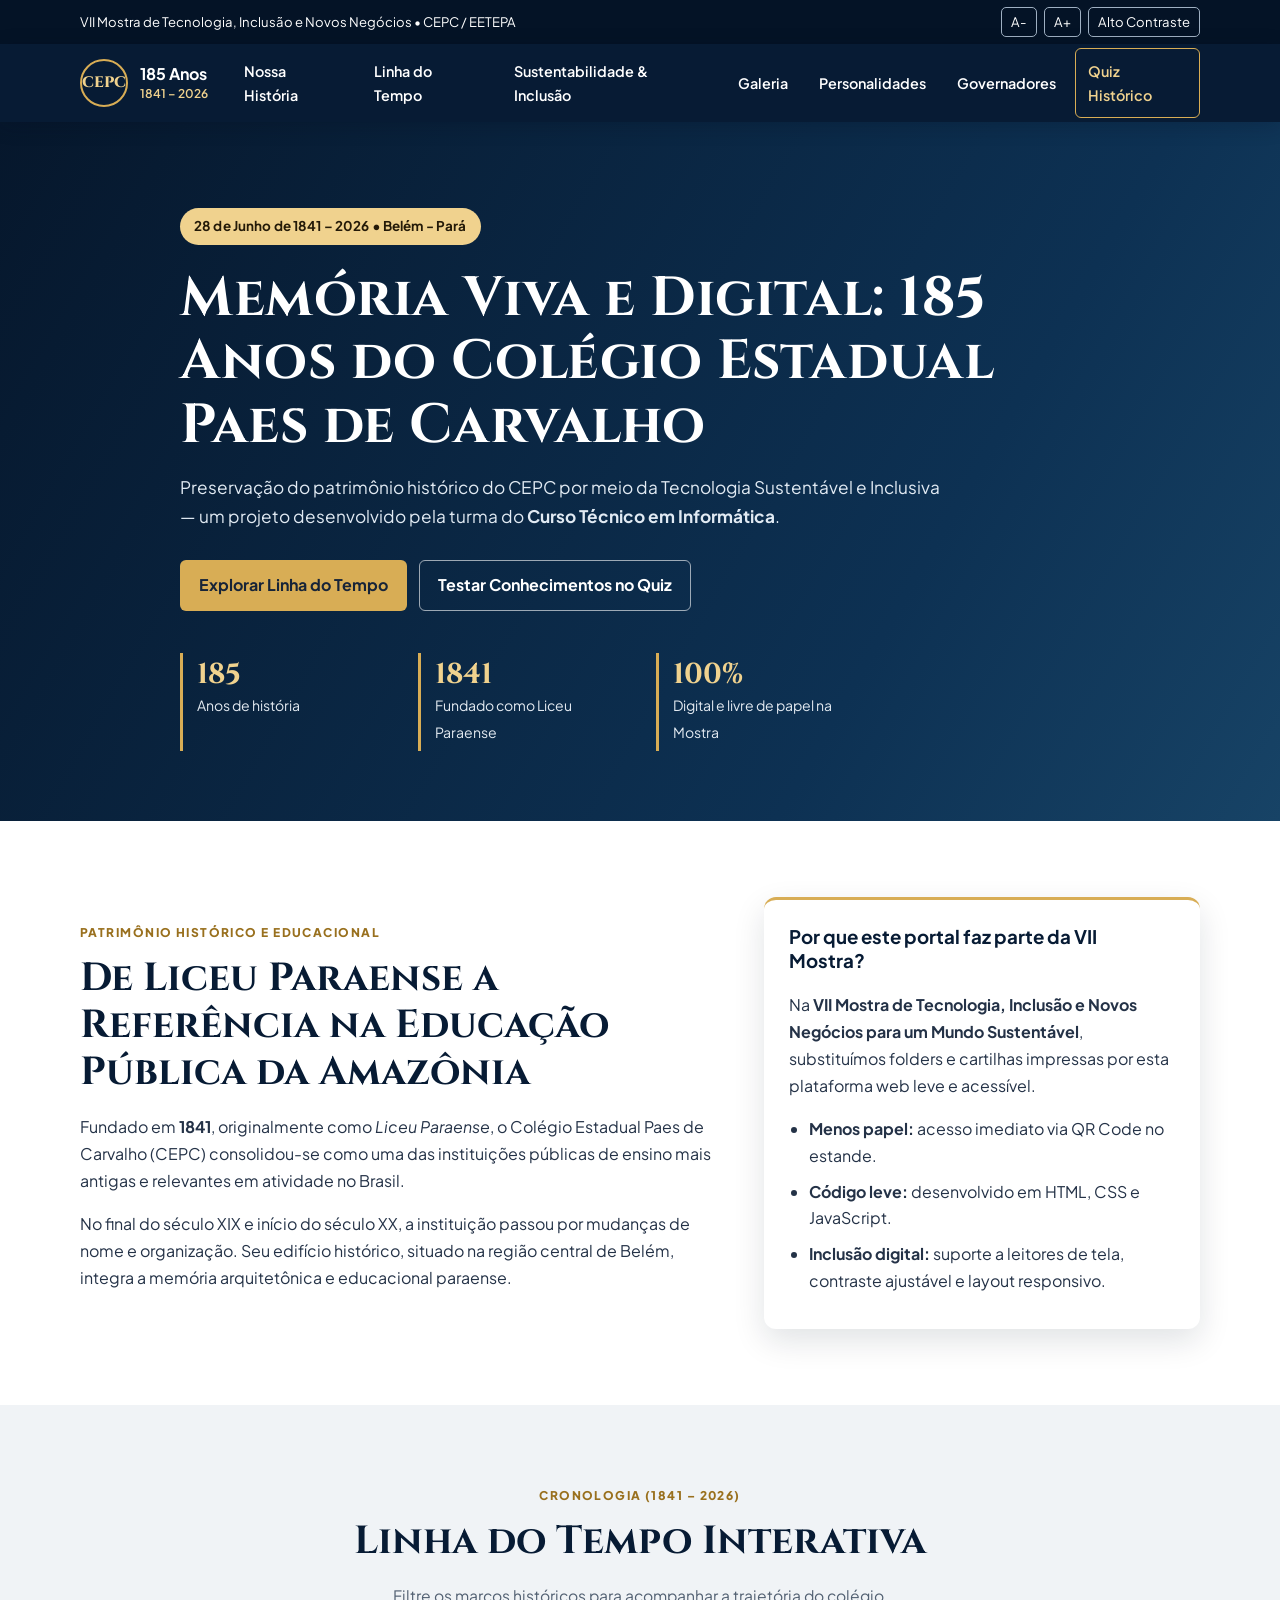
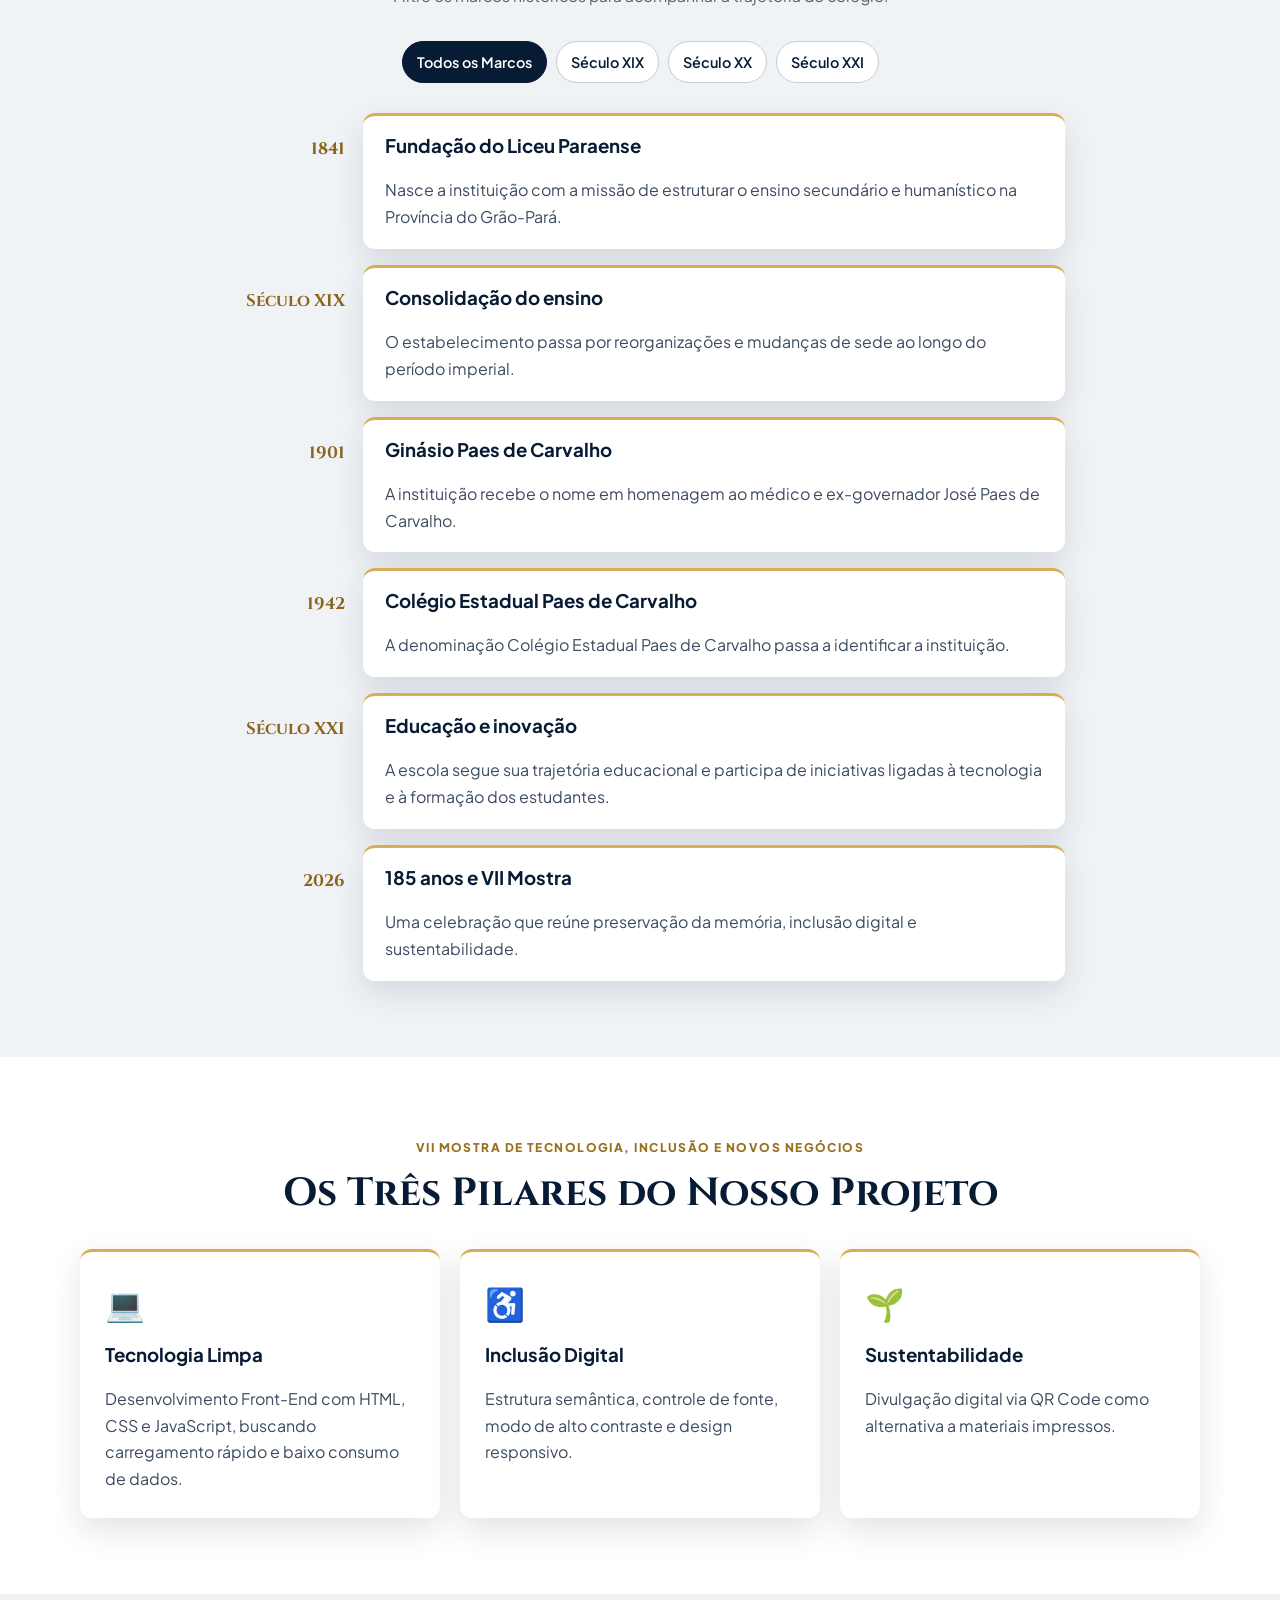
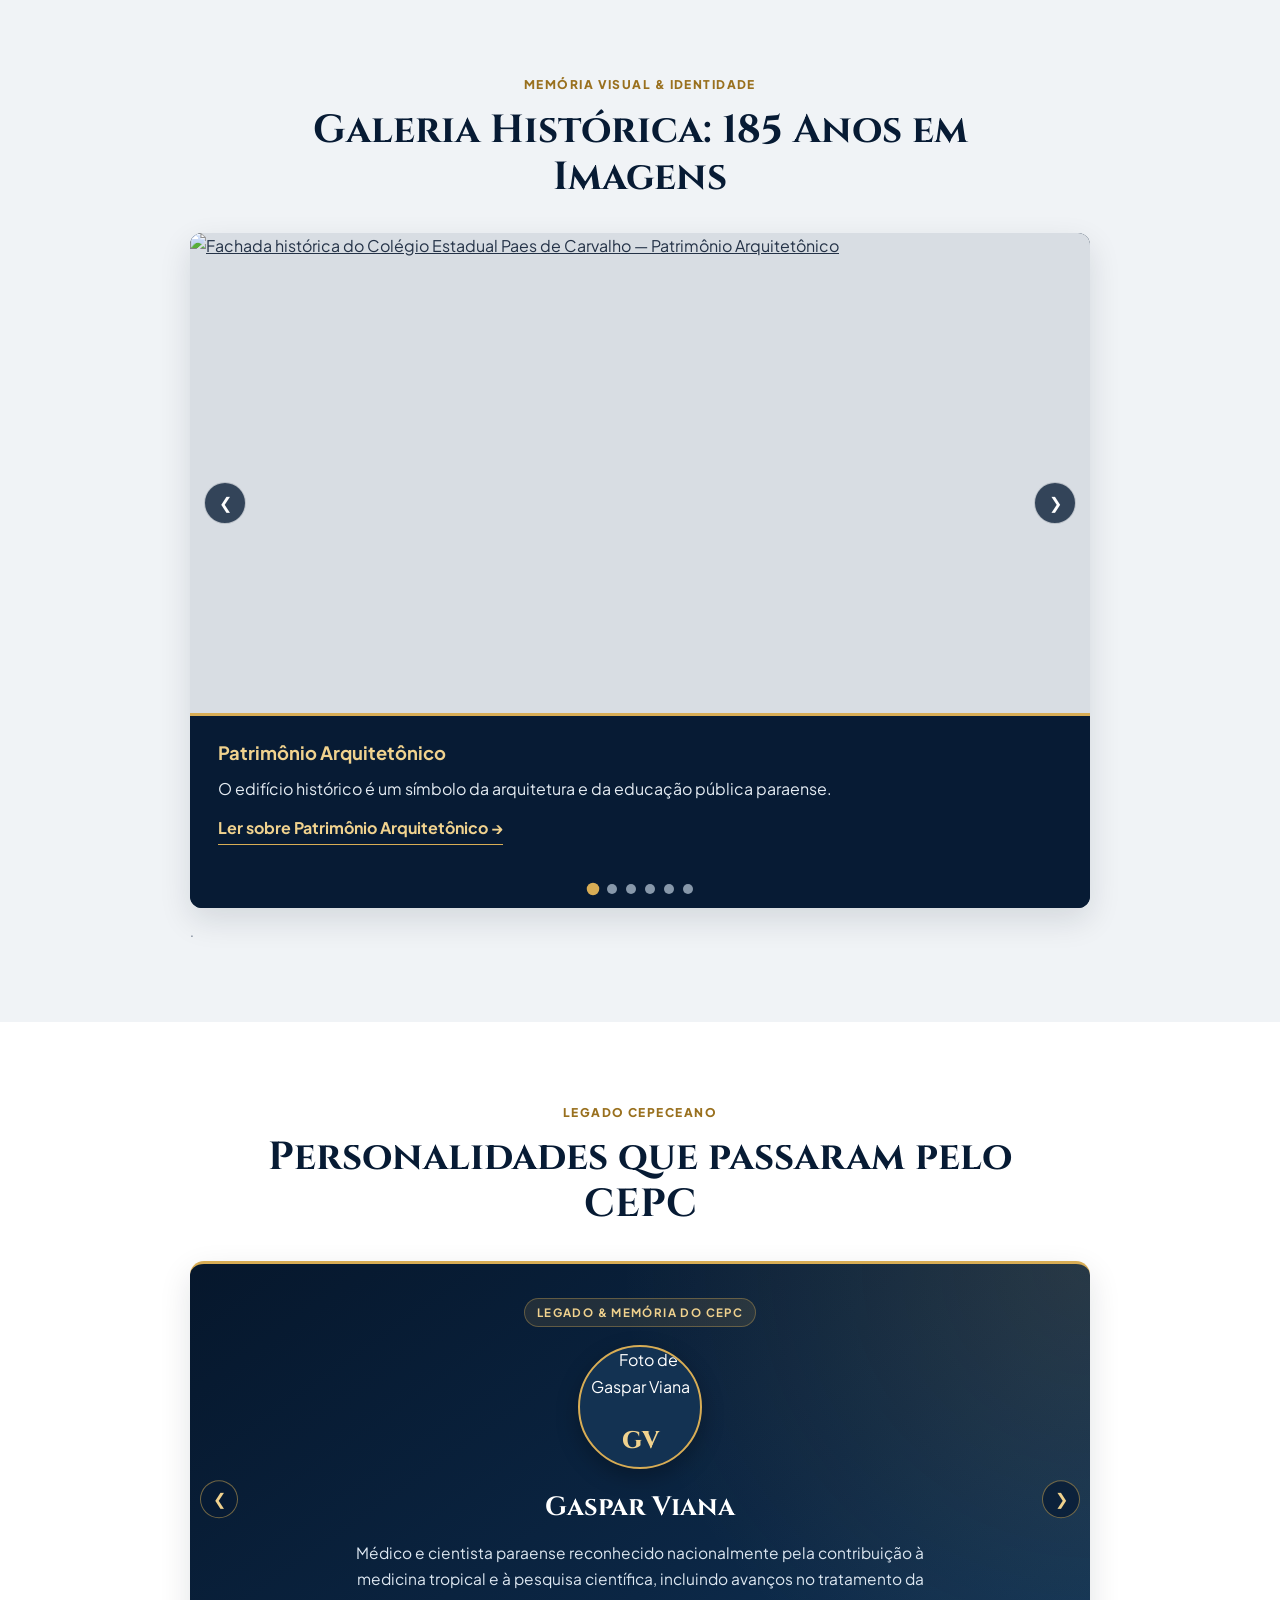
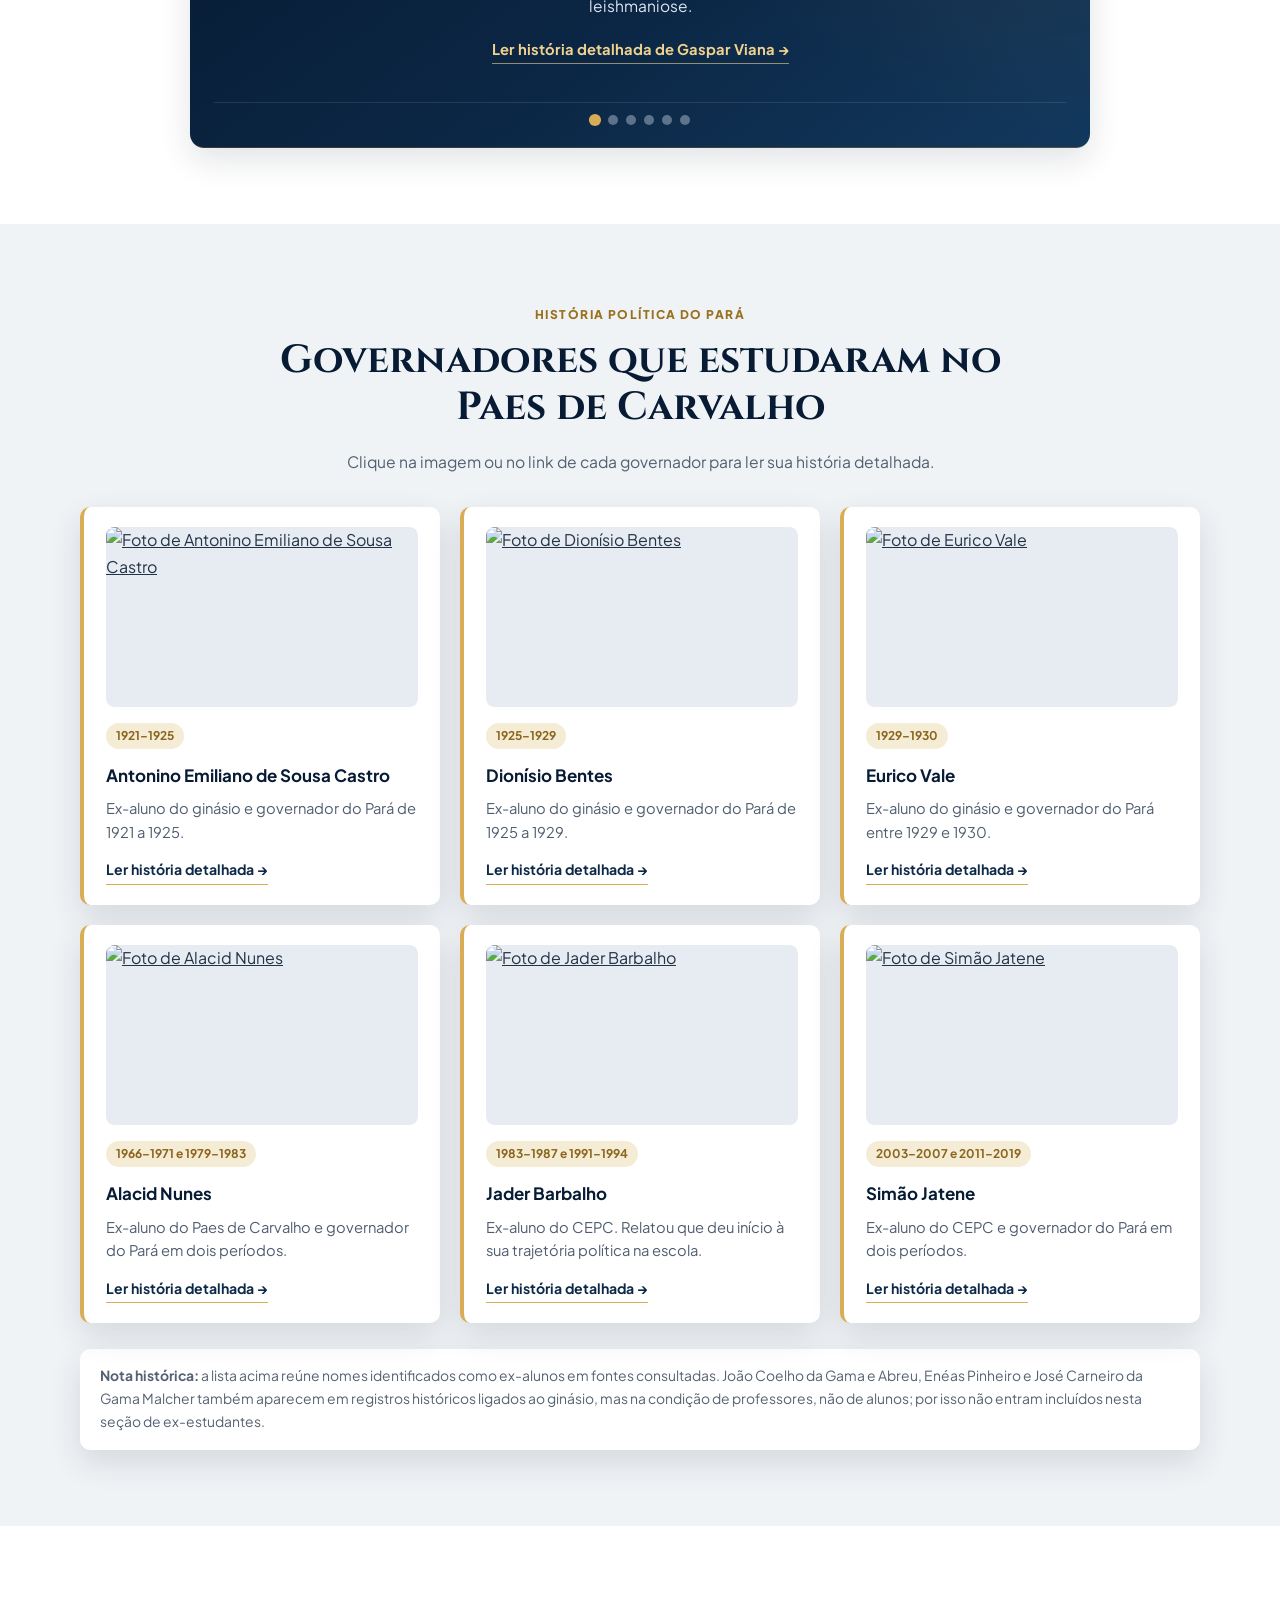
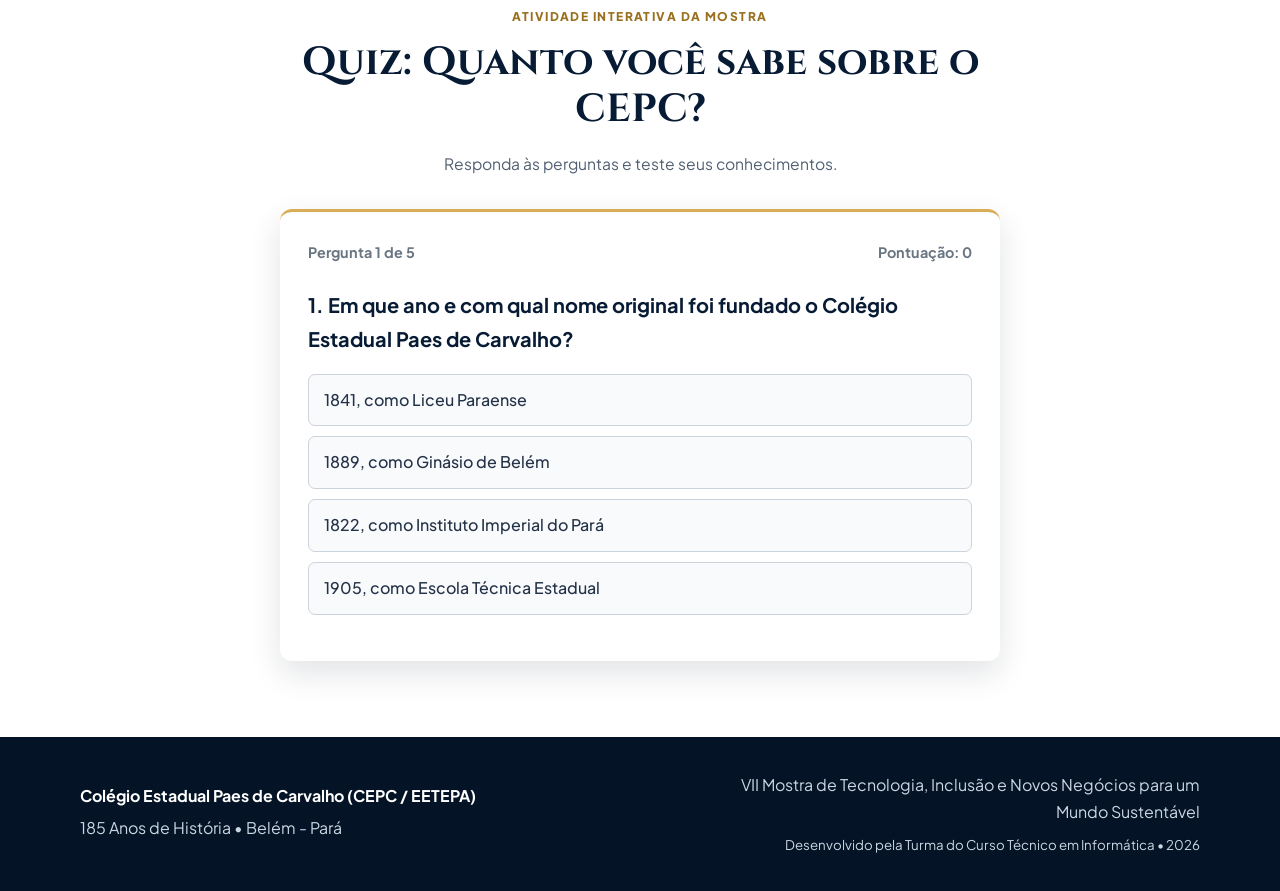
==== commit ca173eb0: "Add files via upload" ====
--- a/index.html
+++ b/index.html
@@ -3,15 +3,14 @@
 <head>
   <meta charset="UTF-8">
   <meta name="viewport" content="width=device-width, initial-scale=1.0">
-  <meta name="description" content="Portal comemorativo dos 185 anos do Colégio Estadual Paes de Carvalho (CEPC / EETEPA) - VII Mostra de Tecnologia, Inclusão e Novos Negócios.">
+  <meta name="description" content="Portal comemorativo dos 185 anos do Colégio Estadual Paes de Carvalho.">
   <title>CEPC 185 Anos | Memória Viva e Digital</title>
-  <!-- Vinculando o arquivo CSS externo -->
+  <link rel="preconnect" href="https://fonts.googleapis.com">
+  <link rel="preconnect" href="https://fonts.gstatic.com" crossorigin>
+  <link href="https://fonts.googleapis.com/css2?family=Cinzel:wght@600;700;800&family=Plus+Jakarta+Sans:wght@400;500;600;700;800&display=swap" rel="stylesheet">
   <link rel="stylesheet" href="style.css">
-  <link rel="stylesheet" href="script.js">
 </head>
 <body>
-
-  <!-- Barra de Acessibilidade (Pilar Inclusão da VII Mostra) -->
   <div class="barra-acessibilidade" role="region" aria-label="Ferramentas de acessibilidade">
     <div class="container flex-between">
       <span>VII Mostra de Tecnologia, Inclusão e Novos Negócios • CEPC / EETEPA</span>
@@ -23,24 +22,22 @@
     </div>
   </div>
 
-  <!-- Cabeçalho e Navegação Principal -->
   <header class="cabecalho">
-    <div class="container flex-between">
-      <a href="#inicio" class="logo">
+    <div class="container flex-between cabecalho-inner">
+      <a href="#inicio" class="logo" aria-label="CEPC, início">
         <span class="logo-sigla">CEPC</span>
         <span class="logo-texto">185 Anos <small>1841 – 2026</small></span>
       </a>
-
-      <button type="button" class="menu-toggle" id="menu-toggle" aria-expanded="false" aria-controls="nav-principal" aria-label="Abrir menu de navegação">
-        ☰
-      </button>
-
+      <button type="button" class="menu-toggle" id="menu-toggle"
+        aria-expanded="false" aria-controls="nav-principal" aria-label="Abrir menu de navegação">☰</button>
       <nav id="nav-principal" class="nav-principal" aria-label="Menu principal">
         <ul>
           <li><a href="#historia">Nossa História</a></li>
           <li><a href="#linha-do-tempo">Linha do Tempo</a></li>
-          <li><a href="#pilares-mostra">Sustentabilidade & Inclusão</a></li>
+          <li><a href="#pilares-mostra">Sustentabilidade &amp; Inclusão</a></li>
           <li><a href="#galeria">Galeria</a></li>
+          <li><a href="#personalidades">Personalidades</a></li>
+          <li><a href="#governadores">Governadores</a></li>
           <li><a href="#quiz" class="btn-nav-destaque">Quiz Histórico</a></li>
         </ul>
       </nav>
@@ -48,291 +45,344 @@
   </header>
 
   <main id="inicio">
-    <!-- Hero Banner -->
     <section class="hero">
       <div class="container hero-conteudo">
-          j
         <span class="badge-dourada">28 de Junho de 1841 – 2026 • Belém - Pará</span>
         <h1>Memória Viva e Digital: 185 Anos do Colégio Estadual Paes de Carvalho</h1>
-        <p class="subtema">
-          Preservação do patrimônio histórico do CEPC por meio da Tecnologia Sustentável e Inclusiva —
-          um projeto desenvolvido pela turma do <strong>Curso Técnico em Informática</strong>.
-        </p>
-
+        <p class="subtema">Preservação do patrimônio histórico do CEPC por meio da Tecnologia Sustentável e Inclusiva — um projeto desenvolvido pela turma do <strong>Curso Técnico em Informática</strong>.</p>
         <div class="hero-acoes">
           <a href="#linha-do-tempo" class="btn btn-primario">Explorar Linha do Tempo</a>
           <a href="#quiz" class="btn btn-secundario">Testar Conhecimentos no Quiz</a>
         </div>
-
         <div class="hero-indicadores" aria-label="Indicadores históricos da instituição">
-          <div class="indicador">
-            <strong>185</strong>
-            <span>Anos de história ininterrupta</span>
-          </div>
-          <div class="indicador">
-            <strong>1841</strong>
-            <span>Fundado como Liceu Paraense</span>
-          </div>
-          <div class="indicador">
-            <strong>100%</strong>
-            <span>Digital e livre de papel na Mostra</span>
-          </div>
-        </div>
-      </div>
-    </section>
-
-    <!-- Seção 1: Nossa História e Arquitetura -->
+          <div class="indicador"><strong>185</strong><span>Anos de história</span></div>
+          <div class="indicador"><strong>1841</strong><span>Fundado como Liceu Paraense</span></div>
+          <div class="indicador"><strong>100%</strong><span>Digital e livre de papel na Mostra</span></div>
+        </div>
+      </div>
+    </section>
+
     <section id="historia" class="secao">
       <div class="container grid-duas-colunas">
         <div>
           <span class="etiqueta-secao">Patrimônio Histórico e Educacional</span>
           <h2>De Liceu Paraense a Referência na Educação Pública da Amazônia</h2>
-          <p>
-            Fundado em <strong>28 de junho de 1841</strong> originalmente como <em>Liceu Paraense</em>, o Colégio Estadual Paes de Carvalho (CEPC) consolidou-se como uma das instituições públicas de ensino mais antigas e relevantes em atividade no Brasil.
-          </p>
-          <p>
-            No final do século XIX, recebeu o nome de <strong>Dr. José Paes de Carvalho</strong>, médico, abolicionista, republicano e ex-governador do Pará. Seu imponente edifício de estilo neoclássico, situado na Praça Saldanha Marinho, no centro histórico de Belém, é palco da formação de gerações de cientistas, escritores, artistas e profissionais técnicos.
-          </p>
-        </div>
-
+          <p>Fundado em <strong>1841</strong>, originalmente como <em>Liceu Paraense</em>, o Colégio Estadual Paes de Carvalho (CEPC) consolidou-se como uma das instituições públicas de ensino mais antigas e relevantes em atividade no Brasil.</p>
+          <p>No final do século XIX e início do século XX, a instituição passou por mudanças de nome e organização. Seu edifício histórico, situado na região central de Belém, integra a memória arquitetônica e educacional paraense.</p>
+        </div>
         <aside class="card-destaque" aria-label="Curiosidade histórica">
           <h3>Por que este portal faz parte da VII Mostra?</h3>
-          <p>
-            Na <strong>VII Mostra de Tecnologia, Inclusão e Novos Negócios para um Mundo Sustentável</strong>, substituímos folders e cartilhas impressas por esta plataforma web leve e acessível.
-          </p>
+          <p>Na <strong>VII Mostra de Tecnologia, Inclusão e Novos Negócios para um Mundo Sustentável</strong>, substituímos folders e cartilhas impressas por esta plataforma web leve e acessível.</p>
           <ul class="lista-check">
-            <li><strong>Zero desperdício de papel:</strong> acesso imediato via QR Code no estande.</li>
-            <li><strong>Código limpo (Green IT):</strong> desenvolvido em HTML5, CSS3 e JS puro, consumindo o mínimo de dados móveis e energia.</li>
+            <li><strong>Menos papel:</strong> acesso imediato via QR Code no estande.</li>
+            <li><strong>Código leve:</strong> desenvolvido em HTML, CSS e JavaScript.</li>
             <li><strong>Inclusão digital:</strong> suporte a leitores de tela, contraste ajustável e layout responsivo.</li>
           </ul>
         </aside>
       </div>
     </section>
 
-    <!-- Seção 2: Linha do Tempo Interativa -->
     <section id="linha-do-tempo" class="secao secao-alternativa">
       <div class="container">
         <div class="cabecalho-secao">
           <span class="etiqueta-secao">Cronologia (1841 – 2026)</span>
           <h2>Linha do Tempo Interativa</h2>
-          <p>Filtre os marcos históricos para acompanhar a trajetória quase bicentenária do colégio.</p>
-        </div>
-
-        <!-- Botões de Filtro controlados pelo script.js -->
+          <p>Filtre os marcos históricos para acompanhar a trajetória do colégio.</p>
+        </div>
         <div class="filtros-timeline" role="group" aria-label="Filtrar marcos históricos por período">
           <button type="button" class="filtro-btn ativo" data-periodo="todos">Todos os Marcos</button>
-          <button type="button" class="filtro-btn" data-periodo="sec19">Século XIX (1841–1899)</button>
+          <button type="button" class="filtro-btn" data-periodo="sec19">Século XIX</button>
           <button type="button" class="filtro-btn" data-periodo="sec20">Século XX</button>
-          <button type="button" class="filtro-btn" data-periodo="sec21">Século XXI & 185 Anos</button>
-        </div>
-
+          <button type="button" class="filtro-btn" data-periodo="sec21">Século XXI</button>
+        </div>
         <div class="timeline-lista" id="timeline-container">
-          <article class="timeline-item" data-periodo="sec19">
-            <span class="timeline-ano">1841</span>
-            <div class="timeline-card">
-              <h3>Fundação do Liceu Paraense</h3>
-              <p>Em 28 de junho de 1841, nasce a instituição com a missão de estruturar o ensino secundário e humanístico na Província do Grão-Pará.</p>
-            </div>
-          </article>
-
-          <article class="timeline-item" data-periodo="sec19">
-            <span class="timeline-ano">1889 – 1899</span>
-            <div class="timeline-card">
-              <h3>Era Republicana e Homenagem a Paes de Carvalho</h3>
-              <p>Após a Proclamação da República, o colégio passa a homenagear José Paes de Carvalho, figura central na política, saúde e abolição no estado.</p>
-            </div>
-          </article>
-
-          <article class="timeline-item" data-periodo="sec20">
-            <span class="timeline-ano">Século XX</span>
-            <div class="timeline-card">
-              <h3>Consolidação Arquitetônica e Cultural</h3>
-              <p>O prédio neoclássico na Praça Saldanha Marinho torna-se referência intelectual de Belém, formando grandes nomes da literatura, medicina, direito e artes.</p>
-            </div>
-          </article>
-
-          <article class="timeline-item" data-periodo="sec21">
-            <span class="timeline-ano">Século XXI</span>
-            <div class="timeline-card">
-              <h3>Ensino Técnico Integrado e Inovação (EETEPA / CEPC)</h3>
-              <p>A escola incorpora a educação profissional e tecnológica, preparando jovens para áreas estratégicas como Informática, Redes e Desenvolvimento de Sistemas.</p>
-            </div>
-          </article>
-
-          <article class="timeline-item" data-periodo="sec21">
-            <span class="timeline-ano">2026</span>
-            <div class="timeline-card">
-              <h3>185 Anos e VII Mostra de Tecnologia e Sustentabilidade</h3>
-              <p>Celebração do sesquicentenário mais 35 anos unindo preservação histórica, inclusão digital e soluções sustentáveis criadas pelos próprios estudantes.</p>
-            </div>
-          </article>
-        </div>
-      </div>
-    </section>
-
-    <!-- Seção 3: Pilares da VII Mostra -->
+          <article class="timeline-item" data-periodo="sec19"><span class="timeline-ano">1841</span><div class="timeline-card"><h3>Fundação do Liceu Paraense</h3><p>Nasce a instituição com a missão de estruturar o ensino secundário e humanístico na Província do Grão-Pará.</p></div></article>
+          <article class="timeline-item" data-periodo="sec19"><span class="timeline-ano">Século XIX</span><div class="timeline-card"><h3>Consolidação do ensino</h3><p>O estabelecimento passa por reorganizações e mudanças de sede ao longo do período imperial.</p></div></article>
+          <article class="timeline-item" data-periodo="sec20"><span class="timeline-ano">1901</span><div class="timeline-card"><h3>Ginásio Paes de Carvalho</h3><p>A instituição recebe o nome em homenagem ao médico e ex-governador José Paes de Carvalho.</p></div></article>
+          <article class="timeline-item" data-periodo="sec20"><span class="timeline-ano">1942</span><div class="timeline-card"><h3>Colégio Estadual Paes de Carvalho</h3><p>A denominação Colégio Estadual Paes de Carvalho passa a identificar a instituição.</p></div></article>
+          <article class="timeline-item" data-periodo="sec21"><span class="timeline-ano">Século XXI</span><div class="timeline-card"><h3>Educação e inovação</h3><p>A escola segue sua trajetória educacional e participa de iniciativas ligadas à tecnologia e à formação dos estudantes.</p></div></article>
+          <article class="timeline-item" data-periodo="sec21"><span class="timeline-ano">2026</span><div class="timeline-card"><h3>185 anos e VII Mostra</h3><p>Uma celebração que reúne preservação da memória, inclusão digital e sustentabilidade.</p></div></article>
+        </div>
+      </div>
+    </section>
+
     <section id="pilares-mostra" class="secao">
       <div class="container">
-        <div class="cabecalho-secao">
-          <span class="etiqueta-secao">VII Mostra de Tecnologia, Inclusão e Novos Negócios</span>
-          <h2>Os Três Pilares do Nosso Projeto</h2>
-        </div>
-
+        <div class="cabecalho-secao"><span class="etiqueta-secao">VII Mostra de Tecnologia, Inclusão e Novos Negócios</span><h2>Os Três Pilares do Nosso Projeto</h2></div>
         <div class="grid-tres-colunas">
-          <article class="card-pilar">
-            <div class="icone-pilar" aria-hidden="true">💻</div>
-            <h3>Tecnologia Limpa</h3>
-            <p>Desenvolvimento Front-End nativo (HTML5, CSS3 e JavaScript puro) sem bibliotecas pesadas, garantindo carregamento rápido e baixo consumo energético.</p>
-          </article>
-
-          <article class="card-pilar">
-            <div class="icone-pilar" aria-hidden="true">♿</div>
-            <h3>Inclusão Digital</h3>
-            <p>Estrutura semântica compatível com leitores de tela, controle dinâmico de fonte, modo de alto contraste e design 100% responsivo (Mobile-First).</p>
-          </article>
-
-          <article class="card-pilar">
-            <div class="icone-pilar" aria-hidden="true">🌱</div>
-            <h3>Sustentabilidade</h3>
-            <p>Substituição de materiais gráficos impressos por divulgação digital contínua via QR Code, preservando a memória escolar sem gerar resíduos.</p>
-          </article>
-        </div>
-      </div>
-    </section>
-
-    <!-- Seção 4: Carrossel de Fotos Históricas e Legado -->
+          <article class="card-pilar"><div class="icone-pilar" aria-hidden="true">💻</div><h3>Tecnologia Limpa</h3><p>Desenvolvimento Front-End com HTML, CSS e JavaScript, buscando carregamento rápido e baixo consumo de dados.</p></article>
+          <article class="card-pilar"><div class="icone-pilar" aria-hidden="true">♿</div><h3>Inclusão Digital</h3><p>Estrutura semântica, controle de fonte, modo de alto contraste e design responsivo.</p></article>
+          <article class="card-pilar"><div class="icone-pilar" aria-hidden="true">🌱</div><h3>Sustentabilidade</h3><p>Divulgação digital via QR Code como alternativa a materiais impressos.</p></article>
+        </div>
+      </div>
+    </section>
+
     <section id="galeria" class="secao secao-alternativa">
       <div class="container container-estreito">
         <div class="cabecalho-secao">
-          <span class="etiqueta-secao">Memória Visual & Identidade</span>
+          <span class="etiqueta-secao">Memória Visual &amp; Identidade</span>
           <h2>Galeria Histórica: 185 Anos em Imagens</h2>
-          <p>As imagens alternam automaticamente a cada 10 segundos ou podem ser navegadas manualmente.</p>
+          <p></p>
         </div>
 
         <div class="carrossel" role="region" aria-roledescription="carrossel" aria-label="Galeria de fotos dos 185 anos do CEPC">
           <div class="carrossel-janela">
             <div class="carrossel-trilho" id="carrossel-trilho">
-              
-              <!-- Slide 1 -->
-              <figure class="carrossel-slide">
-                <img src = "img/11.jpeg"
-                     alt="Fachada histórica em estilo neoclássico do Colégio Estadual Paes de Carvalho na Praça Saldanha Marinho, em Belém do Pará">
-                <figcaption class="carrossel-legenda">
-                  <h3>Patrimônio Arquitetônico Neoclássico</h3>
-                  <p>Localizado na Praça Saldanha Marinho, o edifício histórico é um símbolo da arquitetura e da educação pública paraense.</p>
-                </figcaption>
-              </figure>
-
-              <!-- Slide 2 -->
-              <figure class="carrossel-slide">
-                <img src="img/2.jpg"
-                     alt="Registros documentais e acervo histórico da fundação do Liceu Paraense em 28 de junho de 1841">
+              <figure class="carrossel-slide">
+                <a href="historia.html?slug=patrimonio-arquitetonico" class="carrossel-link-imagem" aria-label="Ler história sobre Patrimônio Arquitetônico">
+                  <img src="img/Paes.jpeg" alt="Fachada histórica do Colégio Estadual Paes de Carvalho — Patrimônio Arquitetônico" loading="lazy">
+                </a>
+                <figcaption class="carrossel-legenda">
+                  <h3>Patrimônio Arquitetônico</h3>
+                  <p>O edifício histórico é um símbolo da arquitetura e da educação pública paraense.</p>
+                  <a href="historia.html?slug=patrimonio-arquitetonico" class="link-historia-slide">Ler sobre Patrimônio Arquitetônico →</a>
+                </figcaption>
+              </figure>
+              <figure class="carrossel-slide">
+                <a href="historia.html?slug=liceu-paraense-atualidade" class="carrossel-link-imagem" aria-label="Ler história sobre Do Liceu Paraense (1841) à Atualidade">
+                  <img src="img/Licel.jpg" alt="Registros documentais e acervo histórico do Liceu Paraense" loading="lazy">
+                </a>
                 <figcaption class="carrossel-legenda">
                   <h3>Do Liceu Paraense (1841) à Atualidade</h3>
-                  <p>Quase dois séculos formando intelectuais, cientistas, escritores e lideranças que marcaram a história da Amazônia.</p>
-                </figcaption>
-              </figure>
-
-              <!-- Slide 3 -->
-              <figure class="carrossel-slide">
-                <img src="img/3.jpg"
-                     alt="Estudantes do Curso Técnico em Informática desenvolvendo projetos web em laboratório">
+                  <p>Uma trajetória marcada pela formação de gerações de paraenses.</p>
+                  <a href="historia.html?slug=liceu-paraense-atualidade" class="link-historia-slide">Ler sobre o Liceu Paraense →</a>
+                </figcaption>
+              </figure>
+              <figure class="carrossel-slide">
+                <a href="historia.html?slug=educacao-profissional-tecnologica" class="carrossel-link-imagem" aria-label="Ler história sobre Educação Profissional e Tecnológica">
+                  <img src="img/Aula.jpg" alt="Estudantes desenvolvendo projetos em laboratório" loading="lazy">
+                </a>
                 <figcaption class="carrossel-legenda">
                   <h3>Educação Profissional e Tecnológica</h3>
-                  <p>O ensino integrado prepara os jovens para o desenvolvimento de software, redes e soluções digitais de impacto social.</p>
-                </figcaption>
-              </figure>
-
-              <!-- Slide 4 -->
-              <figure class="carrossel-slide">
-                <img src="04.jpg"
-                     alt="Apresentação de projetos tecnológicos sustentáveis na VII Mostra do Colégio Paes de Carvalho">
+                  <p>Estudantes desenvolvem conhecimentos e soluções digitais.</p>
+                  <a href="historia.html?slug=educacao-profissional-tecnologica" class="link-historia-slide">Ler sobre Educação Tecnológica →</a>
+                </figcaption>
+              </figure>
+              <figure class="carrossel-slide">
+                <a href="historia.html?slug=protagonismo-vii-mostra" class="carrossel-link-imagem" aria-label="Ler história sobre Protagonismo na VII Mostra (2026)">
+                  <img src="img/Turma.jpg" alt="Projetos tecnológicos sustentáveis dos estudantes na VII Mostra" loading="lazy">
+                </a>
                 <figcaption class="carrossel-legenda">
                   <h3>Protagonismo na VII Mostra (2026)</h3>
-                  <p>Tecnologia, inclusão e sustentabilidade aplicadas pelos estudantes para celebrar os 185 anos da instituição.</p>
-                </figcaption>
-              </figure>
-              
-              <!-- Slide 5-->
-              <figure class="carrossel-slide">
-                <img src="img/4.png"
-                     alt="uniforme da escola estadual paes de cavalho">
-                <figcaption class="carrossel-legenda">
-                  <h3>O uniforme paes de cavalho</h3>
-                  <p>é muito mais do que uma roupa escolar. Ele se tornou um símbolo de tradição, disciplina, identidade e pertencimento, atravessando gerações de estudantes em Belém..</p>
-                </figcaption>
-              </figure>
-             <!-- Slide 6-->
-              <figure class="carrossel-slide">
-                <img src="img/5.jpg"
-                     alt="uniforme da escola estadual paes de cavalh">
-                <figcaption class="carrossel-legenda">
-                  <h3> A Banda Marcial do Colégio Estadual Paes de Carvalho — FANPAC</h3>
-                  <p>A banda é uma parte muito importante da identidade do colégio. Sua história está ligada aos desfiles cívicos, à Semana da Pátria, ao Dia da Raça e às competições entre bandas escolares. </p>
+                  <p>Tecnologia, inclusão e sustentabilidade aplicadas pelos estudantes.</p>
+                  <a href="historia.html?slug=protagonismo-vii-mostra" class="link-historia-slide">Ler sobre a VII Mostra (2026) →</a>
+                </figcaption>
+              </figure>
+              <figure class="carrossel-slide">
+                <a href="historia.html?slug=uniforme-paes-de-carvalho" class="carrossel-link-imagem" aria-label="Ler história sobre O Uniforme Paes de Carvalho">
+                  <img src="img/Uniforme.png" alt="Uniforme do Colégio Estadual Paes de Carvalho" loading="lazy">
+                </a>
+                <figcaption class="carrossel-legenda">
+                  <h3>O Uniforme Paes de Carvalho</h3>
+                  <p>Mais do que uma roupa escolar, representa tradição, identidade e pertencimento.</p>
+                  <a href="historia.html?slug=uniforme-paes-de-carvalho" class="link-historia-slide">Ler sobre o Uniforme CEPC →</a>
+                </figcaption>
+              </figure>
+              <figure class="carrossel-slide">
+                <a href="historia.html?slug=banda-marcial-fanpac" class="carrossel-link-imagem" aria-label="Ler história sobre A Banda Marcial — FANPAC">
+                  <img src="img/banda1.png" alt="Banda Marcial do Colégio Estadual Paes de Carvalho — FANPAC" loading="lazy">
+                </a>
+                <figcaption class="carrossel-legenda">
+                  <h3>A Banda Marcial — FANPAC</h3>
+                  <p>A banda integra a identidade do colégio e participa de desfiles cívicos e apresentações escolares.</p>
+                  <a href="historia.html?slug=banda-marcial-fanpac" class="link-historia-slide">Ler sobre a Banda Marcial FANPAC →</a>
                 </figcaption>
               </figure>
             </div>
           </div>
-
-          <!-- Botões de Navegação -->
-          <button type="button" class="carrossel-btn anterior" id="btn-carrossel-anterior" aria-label="Foto anterior">&#10094;</button>
-          <button type="button" class="carrossel-btn proximo" id="btn-carrossel-proximo" aria-label="Próxima foto">&#10095;</button>
-
-          <!-- Indicadores (Bolinhas) gerados via JavaScript -->
-          <div class="carrossel-indicadores" id="carrossel-indicadores" role="tablist" aria-label="Selecionar slide"></div>
-        </div>
-      </div>
-    </section>
-
-    <!-- Seção 5: Quiz Histórico Interativo -->
+          <button type="button" class="carrossel-btn anterior" id="btn-carrossel-anterior" aria-label="Foto anterior">❮</button>
+          <button type="button" class="carrossel-btn proximo" id="btn-carrossel-proximo" aria-label="Próxima foto">❯</button>
+          <div class="carrossel-indicadores" id="carrossel-indicadores" aria-label="Selecionar slide"></div>
+        </div>
+        <p class="aviso-imagens"> <code></code>.</p>
+      </div>
+    </section>
+
+    <section id="personalidades" class="secao">
+      <div class="container container-estreito">
+        <div class="cabecalho-secao">
+          <span class="etiqueta-secao">Legado Cepeceano</span>
+          <h2>Personalidades que passaram pelo CEPC</h2>
+          <p></p>
+        </div>
+
+        <div class="carrossel-personalidades" id="carrossel-personalidades" role="region" aria-roledescription="carrossel" aria-label="Carrossel interativo de personalidades do CEPC" tabindex="0">
+          <div class="carrossel-pers-janela">
+            <div class="carrossel-pers-trilho" id="carrossel-pers-trilho">
+              <article class="slide-personalidade" data-slug="gaspar-viana">
+                <span class="destaque-selo">Legado &amp; Memória do CEPC</span>
+                <div class="pers-moldura-imagem">
+                  <img src="img/Gaspa.jpg" alt="Foto de Gaspar Viana" class="pers-foto" onload="this.hidden=false;this.nextElementSibling.hidden=true;" onerror="this.hidden=true;this.nextElementSibling.hidden=false;">
+                  <span class="pers-iniciais-fallback">GV</span>
+                </div>
+                <h3>Gaspar Viana</h3>
+                <p>Médico e cientista paraense reconhecido nacionalmente pela contribuição à medicina tropical e à pesquisa científica, incluindo avanços no tratamento da leishmaniose.</p>
+                <a href="historia.html?slug=gaspar-viana" class="link-historia-destaque">Ler história detalhada de Gaspar Viana →</a>
+              </article>
+
+              <article class="slide-personalidade" data-slug="eneas-carneiro">
+                <span class="destaque-selo">Legado &amp; Memória do CEPC</span>
+                <div class="pers-moldura-imagem">
+                  <img src="img/Ene.jpg" alt="Foto de Enéas Carneiro" class="pers-foto" onload="this.hidden=false;this.nextElementSibling.hidden=true;" onerror="this.hidden=true;this.nextElementSibling.hidden=false;">
+                  <span class="pers-iniciais-fallback">EC</span>
+                </div>
+                <h3>Enéas Carneiro</h3>
+                <p>Médico cardiologista, professor, escritor e figura marcante da política brasileira, conhecido por sua atuação na educação, na saúde e nos debates públicos nacionais.</p>
+                <a href="historia.html?slug=eneas-carneiro" class="link-historia-destaque">Ler história detalhada de Enéas Carneiro →</a>
+              </article>
+
+              <article class="slide-personalidade" data-slug="antonyo-juracy">
+                <span class="destaque-selo">Legado &amp; Memória do CEPC</span>
+                <div class="pers-moldura-imagem">
+                  <img src="img/Conhe.jpg" alt="Foto de Antonyo Juracy" class="pers-foto" onload="this.hidden=false;this.nextElementSibling.hidden=true;" onerror="this.hidden=true;this.nextElementSibling.hidden=false;">
+                  <span class="pers-iniciais-fallback">AJ</span>
+                </div>
+                <h3>Antonyo Juracy</h3>
+                <p>Nome ligado à memória cultural e histórica local, representado neste espaço para valorizar trajetórias e referências da identidade regional.</p>
+                <a href="historia.html?slug=antonyo-juracy" class="link-historia-destaque">Ler história detalhada de Antonyo Juracy →</a>
+              </article>
+
+              <article class="slide-personalidade" data-slug="lucio-flavio-pinto">
+                <span class="destaque-selo">Legado &amp; Memória do CEPC</span>
+                <div class="pers-moldura-imagem">
+                  <img src="img/Jorna.jpg" alt="Foto de Lúcio Flávio Pinto" class="pers-foto" onload="this.hidden=false;this.nextElementSibling.hidden=true;" onerror="this.hidden=true;this.nextElementSibling.hidden=false;">
+                  <span class="pers-iniciais-fallback">LFP</span>
+                </div>
+                <h3>Lúcio Flávio Pinto</h3>
+                <p>Jornalista, escritor e pesquisador paraense de referência no jornalismo investigativo e na análise crítica sobre a Amazônia, meio ambiente e política regional.</p>
+                <a href="historia.html?slug=lucio-flavio-pinto" class="link-historia-destaque">Ler história detalhada de Lúcio Flávio Pinto →</a>
+              </article>
+
+              <article class="slide-personalidade" data-slug="bettina-ferro">
+                <span class="destaque-selo">Legado &amp; Memória do CEPC</span>
+                <div class="pers-moldura-imagem">
+                  <img src="img/Be.jpg" alt="Foto de Bettina Ferro" class="pers-foto" onload="this.hidden=false;this.nextElementSibling.hidden=true;" onerror="this.hidden=true;this.nextElementSibling.hidden=false;">
+                  <span class="pers-iniciais-fallback">BF</span>
+                </div>
+                <h3>Bettina Ferro</h3>
+                <p>Referência na educação e na formação acadêmica e cidadã no Pará, com trajetória associada ao ensino, à cultura e ao compromisso com a sociedade.</p>
+                <a href="historia.html?slug=bettina-ferro" class="link-historia-destaque">Ler história detalhada de Bettina Ferro →</a>
+              </article>
+
+              <article class="slide-personalidade" data-slug="dalcidio-jurandir">
+                <span class="destaque-selo">Legado &amp; Memória do CEPC</span>
+                <div class="pers-moldura-imagem">
+                  <img src="img/Dacil (1).jpg" alt="Foto de Dalcídio Jurandir" class="pers-foto" onload="this.hidden=false;this.nextElementSibling.hidden=true;" onerror="this.hidden=true;this.nextElementSibling.hidden=false;">
+                  <span class="pers-iniciais-fallback">DJ</span>
+                </div>
+                <h3>Dalcídio Jurandir</h3>
+                <p>Um dos maiores escritores da literatura amazônica e brasileira, autor do ciclo do 'Extremo Norte', retratando com sensibilidade o cotidiano, a memória e a cultura do Pará.</p>
+                <a href="historia.html?slug=dalcidio-jurandir" class="link-historia-destaque">Ler história detalhada de Dalcídio Jurandir →</a>
+              </article>
+            </div>
+          </div>
+
+          <button type="button" id="btn-personalidade-anterior" class="carrossel-pers-btn anterior" aria-label="Personalidade anterior">❮</button>
+          <button type="button" id="btn-personalidade-proximo" class="carrossel-pers-btn proximo" aria-label="Próxima personalidade">❯</button>
+
+          <div class="destaque-controles">
+            <div id="personalidade-indicadores" class="destaque-pontos" aria-label="Selecionar personalidade"></div>
+          </div>
+        </div>
+      </div>
+    </section>
+
+    <section id="governadores" class="secao secao-alternativa">
+      <div class="container">
+        <div class="cabecalho-secao">
+          <span class="etiqueta-secao">História Política do Pará</span>
+          <h2>Governadores que estudaram no Paes de Carvalho</h2>
+          <p>Clique na imagem ou no link de cada governador para ler sua história detalhada.</p>
+        </div>
+
+        <div class="grid-governadores">
+          <article class="card-governador">
+            <a href="historia.html?slug=antonino-castro" aria-label="Ver história detalhada de Antonino Emiliano de Sousa Castro">
+              <img src="img/antonio1.png" alt="Foto de Antonino Emiliano de Sousa Castro" class="foto-governador">
+            </a>
+            <span class="periodo-badge">1921–1925</span>
+            <h3>Antonino Emiliano de Sousa Castro</h3>
+            <p>Ex-aluno do ginásio e governador do Pará de 1921 a 1925.</p>
+            <a href="historia.html?slug=antonino-castro" class="link-card-detalhe">Ler história detalhada →</a>
+          </article>
+
+          <article class="card-governador">
+            <a href="historia.html?slug=dionisio-bentes" aria-label="Ver história detalhada de Dionísio Bentes">
+              <img src="img/Dionicio.png" alt="Foto de Dionísio Bentes" class="foto-governador">
+            </a>
+            <span class="periodo-badge">1925–1929</span>
+            <h3>Dionísio Bentes</h3>
+            <p>Ex-aluno do ginásio e governador do Pará de 1925 a 1929.</p>
+            <a href="historia.html?slug=dionisio-bentes" class="link-card-detalhe">Ler história detalhada →</a>
+          </article>
+
+          <article class="card-governador">
+            <a href="historia.html?slug=eurico-vale" aria-label="Ver história detalhada de Eurico Vale">
+              <img src="img/Eurico.jpg" alt="Foto de Eurico Vale" class="foto-governador">
+            </a>
+            <span class="periodo-badge">1929–1930</span>
+            <h3>Eurico Vale</h3>
+            <p>Ex-aluno do ginásio e governador do Pará entre 1929 e 1930.</p>
+            <a href="historia.html?slug=eurico-vale" class="link-card-detalhe">Ler história detalhada →</a>
+          </article>
+
+          <article class="card-governador">
+            <a href="historia.html?slug=alacid-nunes" aria-label="Ver história detalhada de Alacid Nunes">
+              <img src="img/Alcide.jpg" alt="Foto de Alacid Nunes" class="foto-governador">
+            </a>
+            <span class="periodo-badge">1966–1971 e 1979–1983</span>
+            <h3>Alacid Nunes</h3>
+            <p>Ex-aluno do Paes de Carvalho e governador do Pará em dois períodos.</p>
+            <a href="historia.html?slug=alacid-nunes" class="link-card-detalhe">Ler história detalhada →</a>
+          </article>
+
+          <article class="card-governador">
+            <a href="historia.html?slug=jader-barbalho" aria-label="Ver história detalhada de Jader Barbalho">
+              <img src="img/barbalho1.png" alt="Foto de Jader Barbalho" class="foto-governador">
+            </a>
+            <span class="periodo-badge">1983–1987 e 1991–1994</span>
+            <h3>Jader Barbalho</h3>
+            <p>Ex-aluno do CEPC. Relatou que deu início à sua trajetória política na escola.</p>
+            <a href="historia.html?slug=jader-barbalho" class="link-card-detalhe">Ler história detalhada →</a>
+          </article>
+
+          <article class="card-governador">
+            <a href="historia.html?slug=simao-jatene" aria-label="Ver história detalhada de Simão Jatene">
+              <img src="img/jatena1.png" alt="Foto de Simão Jatene" class="foto-governador">
+            </a>
+            <span class="periodo-badge">2003–2007 e 2011–2019</span>
+            <h3>Simão Jatene</h3>
+            <p>Ex-aluno do CEPC e governador do Pará em dois períodos.</p>
+            <a href="historia.html?slug=simao-jatene" class="link-card-detalhe">Ler história detalhada →</a>
+          </article>
+        </div>
+
+        <aside class="nota-historica" aria-label="Nota histórica">
+          <p><strong>Nota histórica:</strong> a lista acima reúne nomes identificados como ex-alunos em fontes consultadas. João Coelho da Gama e Abreu, Enéas Pinheiro e José Carneiro da Gama Malcher também aparecem em registros históricos ligados ao ginásio, mas na condição de professores, não de alunos; por isso não entram incluídos nesta seção de ex-estudantes.</p>
+        </aside>
+      </div>
+    </section>
+
     <section id="quiz" class="secao">
       <div class="container container-estreito">
-        <div class="cabecalho-secao">
-          <span class="etiqueta-secao">Atividade Interativa da Mostra</span>
-          <h2>Quiz: Quanto você sabe sobre os 185 anos do CEPC?</h2>
-          <p>Responda às 5 perguntas e teste seus conhecimentos sobre a história do colégio.</p>
-        </div>
-
+        <div class="cabecalho-secao"><span class="etiqueta-secao">Atividade Interativa da Mostra</span><h2>Quiz: Quanto você sabe sobre o CEPC?</h2><p>Responda às perguntas e teste seus conhecimentos.</p></div>
         <div class="quiz-box" id="quiz-box" aria-live="polite">
-          <div class="quiz-topo">
-            <span id="quiz-progresso">Pergunta 1 de 5</span>
-            <span id="quiz-placar">Pontuação: 0</span>
-          </div>
-
+          <div class="quiz-topo"><span id="quiz-progresso">Pergunta 1 de 5</span><span id="quiz-placar">Pontuação: 0</span></div>
           <h3 id="quiz-pergunta" class="quiz-pergunta">Carregando pergunta...</h3>
-
           <div id="quiz-opcoes" class="quiz-opcoes"></div>
-
           <div id="quiz-feedback" class="quiz-feedback oculto"></div>
-
-          <div class="quiz-rodape">
-            <button type="button" id="btn-proxima" class="btn btn-primario oculto">Próxima Pergunta</button>
-          </div>
+          <div class="quiz-rodape"><button type="button" id="btn-proxima" class="btn btn-primario oculto">Próxima Pergunta</button></div>
         </div>
       </div>
     </section>
   </main>
 
-  <!-- Rodapé -->
   <footer class="rodape">
     <div class="container flex-between rodape-conteudo">
-      <div>
-        <strong>Colégio Estadual Paes de Carvalho (CEPC / EETEPA)</strong>
-        <p>185 Anos de História • Praça Saldanha Marinho, Belém - Pará</p>
-      </div>
-      <div class="rodape-direita">
-        <p>VII Mostra de Tecnologia, Inclusão e Novos Negócios para um Mundo Sustentável</p>
-        <p><small>Desenvolvido pela Turma do Curso Técnico em Informática • 2026</small></p>
-      </div>
+      <div><strong>Colégio Estadual Paes de Carvalho (CEPC / EETEPA)</strong><p>185 Anos de História • Belém - Pará</p></div>
+      <div class="rodape-direita"><p>VII Mostra de Tecnologia, Inclusão e Novos Negócios para um Mundo Sustentável</p><p><small>Desenvolvido pela Turma do Curso Técnico em Informática • 2026</small></p></div>
     </div>
   </footer>
-
-  <!-- Vinculando o arquivo JavaScript externo -->
   <script src="script.js"></script>
 </body>
 </html>
-
-      
-         
-        
-     
--- a/style.css
+++ b/style.css
@@ -1,719 +1,481 @@
-/* ==========================================================================
-   1. VARIÁVEIS CSS (PALETA INSTITUCIONAL CEPC: AZUL-MARINHO E DOURADO)
-   ========================================================================== */
+/* CEPC 185 anos — folha de estilos editorial e responsiva */
 :root {
-  --cor-azul-escuro: #061830;
-  --cor-azul-medio: #0f2c54;
-  --cor-dourado: #c5a059;
-  --cor-dourado-claro: #e2c588;
-  --cor-fundo: #ffffff;
-  --cor-fundo-alt: #f4f6f9;
-  --cor-texto: #222222;
-  --cor-texto-suave: #555e68;
-  --cor-borda: #dce2ea;
-  --cor-sucesso: #1b6e3a;
-  --cor-erro: #a61c1c;
+  --azul: #071b34;
+  --azul-2: #0d2948;
+  --azul-3: #163b60;
+  --dourado: #d8ad55;
+  --dourado-claro: #f0d28e;
+  --texto: #243247;
+  --fundo: #f4f6f8;
+  --branco: #fff;
+  --sombra: 0 12px 32px rgba(4, 22, 43, .12);
+  --fonte-display: "Cinzel", Georgia, "Times New Roman", serif;
+  --fonte-corpo: "Plus Jakarta Sans", -apple-system, BlinkMacSystemFont, "Segoe UI", Roboto, sans-serif;
+}
+* { box-sizing: border-box; }
+html { scroll-behavior: smooth; scroll-padding-top: 95px; }
+body {
+  margin: 0;
+  color: var(--texto);
+  background: var(--branco);
+  font: 400 16px/1.68 var(--fonte-corpo);
+  -webkit-font-smoothing: antialiased;
+}
+img { display: block; max-width: 100%; }
+button, a { font: inherit; }
+a { color: inherit; }
+.container { width: min(1120px, calc(100% - 40px)); margin-inline: auto; }
+.container-estreito { width: min(900px, calc(100% - 40px)); }
+.flex-between { display: flex; align-items: center; justify-content: space-between; gap: 24px; }
+.barra-acessibilidade { background: #041326; color: #fff; font-size: .82rem; padding: 7px 0; }
+.controles-a11y { display: flex; gap: 7px; }
+.controles-a11y button { border: 1px solid #9fb0c2; color: #fff; background: transparent; border-radius: 5px; padding: 3px 9px; cursor: pointer; }
+.cabecalho { position: sticky; top: 0; z-index: 1000; background: var(--azul); color: #fff; box-shadow: 0 4px 18px #00102035; }
+.cabecalho-inner { min-height: 78px; }
+.logo { display: flex; align-items: center; gap: 12px; text-decoration: none; flex-shrink: 0; }
+.logo-sigla {
+  display: grid;
+  place-items: center;
+  width: 48px;
+  height: 48px;
+  border: 2px solid var(--dourado);
+  border-radius: 50%;
+  color: var(--dourado-claro);
+  font-family: var(--fonte-display);
+  font-weight: 800;
+  font-size: .95rem;
+}
+.logo-texto { color: #fff; font-weight: 700; line-height: 1.2; }
+.logo-texto small { display: block; color: var(--dourado-claro); font-size: .75rem; margin-top: 4px; font-weight: 600; }
+.nav-principal ul { display: flex; align-items: center; gap: 7px; list-style: none; padding: 0; margin: 0; }
+.nav-principal a { display: block; padding: 10px 12px; text-decoration: none; border-radius: 6px; font-weight: 600; font-size: .9rem; }
+.nav-principal a:hover, .nav-principal a:focus-visible { background: #ffffff18; color: var(--dourado-claro); }
+.nav-principal .btn-nav-destaque { border: 1px solid var(--dourado); color: var(--dourado-claro); }
+.menu-toggle { display: none; border: 1px solid #ffffff66; background: transparent; color: #fff; border-radius: 6px; padding: 7px 12px; font-size: 1.35rem; cursor: pointer; }
+.hero { color: #fff; background: linear-gradient(120deg, #06172c 0%, #0d3153 70%, #174366 100%); padding: 86px 0 70px; }
+.hero-conteudo { max-width: 920px; }
+.badge-dourada { display: inline-block; color: #241a08; background: var(--dourado-claro); border-radius: 30px; padding: 7px 14px; font-size: .84rem; font-weight: 700; letter-spacing: .01em; }
+h1, h2, h3, p { margin-top: 0; }
+.hero h1 {
+  max-width: 860px;
+  margin: 22px 0 16px;
+  font-family: var(--fonte-display);
+  font-size: clamp(2rem, 4.8vw, 3.45rem);
+  line-height: 1.15;
+  letter-spacing: .01em;
+}
+.subtema { max-width: 760px; color: #e1eaf3; font-size: 1.08rem; line-height: 1.7; }
+.hero-acoes { display: flex; flex-wrap: wrap; gap: 12px; margin: 28px 0 42px; }
+.btn { display: inline-flex; justify-content: center; align-items: center; padding: 11px 18px; border-radius: 6px; border: 1px solid transparent; text-decoration: none; font-weight: 700; cursor: pointer; transition: background-color .2s ease, color .2s ease, transform .2s ease; }
+.btn-primario { background: var(--dourado); color: #172438; }
+.btn-primario:hover { background: var(--dourado-claro); }
+.btn-secundario { color: #fff; border-color: #ffffff99; background: transparent; }
+.hero-indicadores { display: grid; grid-template-columns: repeat(3, minmax(0, 1fr)); gap: 14px; max-width: 700px; }
+.indicador { border-left: 3px solid var(--dourado); padding: 5px 14px; }
+.indicador strong { display: block; color: var(--dourado-claro); font-family: var(--fonte-display); font-size: 1.8rem; line-height: 1.2; }
+.indicador span { color: #e3eaf1; font-size: .88rem; }
+.secao { padding: 76px 0; }
+.secao-alternativa { background: #f0f3f6; }
+.grid-duas-colunas { display: grid; grid-template-columns: 1.25fr .85fr; gap: 42px; align-items: center; }
+.etiqueta-secao { color: #99701e; text-transform: uppercase; letter-spacing: .12em; font-size: .75rem; font-weight: 800; }
+.secao h2 {
+  color: var(--azul);
+  font-family: var(--fonte-display);
+  font-size: clamp(1.75rem, 3.3vw, 2.45rem);
+  line-height: 1.2;
+  margin: 10px 0 18px;
+}
+.card-destaque, .card-pilar, .timeline-card, .quiz-box { background: #fff; border-radius: 12px; padding: 25px; box-shadow: var(--sombra); border-top: 3px solid var(--dourado); }
+.card-destaque h3, .card-pilar h3, .timeline-card h3 { color: var(--azul); font-weight: 700; line-height: 1.3; }
+.lista-check { padding-left: 20px; margin-bottom: 0; }
+.lista-check li { margin: 9px 0; }
+.cabecalho-secao { text-align: center; max-width: 760px; margin: 0 auto 32px; }
+.cabecalho-secao p { color: #526072; font-size: .98rem; line-height: 1.65; }
+.filtros-timeline { display: flex; justify-content: center; flex-wrap: wrap; gap: 9px; margin-bottom: 30px; }
+.filtro-btn { border: 1px solid #c4ccd5; background: #fff; color: var(--azul); border-radius: 30px; padding: 8px 14px; cursor: pointer; font-weight: 600; font-size: .9rem; }
+.filtro-btn.ativo, .filtro-btn:hover { background: var(--azul); color: #fff; border-color: var(--azul); }
+.timeline-lista { display: grid; gap: 16px; max-width: 850px; margin: auto; }
+.timeline-item { display: grid; grid-template-columns: 130px 1fr; gap: 18px; align-items: start; }
+.timeline-ano { color: #8b651d; font-family: var(--fonte-display); font-weight: 700; font-size: 1.05rem; padding-top: 22px; text-align: right; }
+.timeline-card { padding: 18px 22px; }
+.timeline-card p { margin-bottom: 0; color: #3c4b60; }
+.oculto { display: none !important; }
+.grid-tres-colunas { display: grid; grid-template-columns: repeat(3, minmax(0, 1fr)); gap: 20px; }
+.card-pilar { border-top: 3px solid var(--dourado); }
+.icone-pilar { font-size: 2rem; margin-bottom: 12px; }
+.card-pilar p { margin-bottom: 0; color: #3c4b60; }
+.carrossel { position: relative; overflow: hidden; border-radius: 12px; background: var(--azul); box-shadow: var(--sombra); }
+.carrossel-janela { width: 100%; overflow: hidden; }
+.carrossel-trilho { display: flex; width: 100%; transition: transform .55s ease; will-change: transform; }
+.carrossel-slide { position: relative; flex: 0 0 100%; width: 100%; min-width: 100%; margin: 0; display: flex; flex-direction: column; background: var(--azul); }
+.carrossel-link-imagem { display: block; width: 100%; }
+.carrossel-slide img { width: 100%; height: clamp(240px, 48vw, 480px); object-fit: cover; background: #d8dde3; transition: transform .3s ease; }
+.carrossel-link-imagem:hover img { transform: scale(1.015); }
+.carrossel-legenda { min-height: 150px; padding: 22px 28px 25px; border-top: 3px solid var(--dourado); color: #fff; }
+.carrossel-legenda h3 { color: var(--dourado-claro); margin-bottom: 7px; font-size: 1.15rem; font-weight: 700; }
+.carrossel-legenda p { margin: 0; color: #e4ebf2; }
+.link-historia-slide { display: inline-block; margin-top: 12px; color: var(--dourado-claro); font-weight: 700; text-decoration: none; border-bottom: 1px solid var(--dourado); padding-bottom: 2px; }
+.link-historia-slide:hover { color: #fff; border-color: #fff; }
+.carrossel-btn { position: absolute; top: 40%; transform: translateY(-50%); z-index: 5; width: 42px; height: 42px; border: 1px solid #ffffffa8; border-radius: 50%; color: #fff; background: #071b34c9; cursor: pointer; }
+.carrossel-btn:hover { background: var(--dourado); color: var(--azul); }
+.carrossel-btn.anterior { left: 14px; }
+.carrossel-btn.proximo { right: 14px; }
+.carrossel-indicadores { display: flex; justify-content: center; gap: 9px; padding: 14px; background: var(--azul); }
+.carrossel-dot { width: 10px; height: 10px; border: 0; border-radius: 50%; padding: 0; background: #8798aa; cursor: pointer; }
+.carrossel-dot.ativo { background: var(--dourado); transform: scale(1.25); }
+.aviso-imagens { margin: 13px 0 0; color: #647184; font-size: .85rem; }
 
-  --fonte-principal: 'Segoe UI', system-ui, -apple-system, Roboto, sans-serif;
-  --raio-borda: 8px;
-  --sombra-card: 0 4px 14px rgba(6, 24, 48, 0.08);
-  --transicao: all 0.25s ease;
-}
-
-/* Modo de Alto Contraste (Acionado via JavaScript para Inclusão) */
-body.alto-contraste {
-  --cor-azul-escuro: #000000;
-  --cor-azul-medio: #111111;
-  --cor-dourado: #ffd700;
-  --cor-dourado-claro: #ffe44d;
-  --cor-fundo: #000000;
-  --cor-fundo-alt: #121212;
-  --cor-texto: #ffffff;
-  --cor-texto-suave: #e0e0e0;
-  --cor-borda: #ffd700;
-}
-
-/* ==========================================================================
-   2. RESET E ESTILOS BASE
-   ========================================================================== */
-* {
-  box-sizing: border-box;
-  margin: 0;
-  padding: 0;
-}
-
-html {
-  scroll-behavior: smooth;
-  font-size: 16px; /* Base alterada dinamicamente pelos botões A+ e A- */
-}
-
-body {
-  font-family: var(--fonte-principal);
-  background-color: var(--cor-fundo);
-  color: var(--cor-texto);
-  line-height: 1.6;
-}
-
-.container {
-  width: 90%;
-  max-width: 1140px;
-  margin: 0 auto;
-}
-
-.container-estreito {
-  max-width: 800px;
-}
-
-.flex-between {
+/* Carrossel interativo de personalidades com área de imagem */
+.carrossel-personalidades {
+  position: relative;
+  overflow: hidden;
+  background:
+    radial-gradient(circle at top right, rgba(216, 173, 85, .14), transparent 46%),
+    linear-gradient(145deg, #06172c 0%, #0b2644 58%, #12385d 100%);
+  color: #fff;
+  border-radius: 14px;
+  padding: 28px 24px 22px;
+  box-shadow: var(--sombra);
+  border-top: 3px solid var(--dourado);
+  border-bottom: 1px solid rgba(216, 173, 85, .24);
+}
+.carrossel-pers-janela {
+  overflow: hidden;
+  width: 100%;
+}
+.carrossel-pers-trilho {
   display: flex;
-  justify-content: space-between;
-  align-items: center;
-  gap: 1rem;
-}
-
-.oculto {
-  display: none !important;
-}
-
-/* ==========================================================================
-   3. BARRA DE ACESSIBILIDADE E CABEÇALHO
-   ========================================================================== */
-.barra-acessibilidade {
-  background-color: #030d1a;
-  color: #e2e8f0;
-  font-size: 0.85rem;
-  padding: 0.45rem 0;
-  border-bottom: 1px solid rgba(197, 160, 89, 0.3);
-}
-
-.controles-a11y {
-  display: flex;
-  gap: 0.4rem;
-}
-
-.controles-a11y button {
-  background: transparent;
-  color: #ffffff;
-  border: 1px solid var(--cor-dourado);
-  padding: 0.2rem 0.55rem;
-  border-radius: 4px;
-  cursor: pointer;
-  font-size: 0.8rem;
-  font-weight: 600;
-}
-
-.controles-a11y button:hover,
-.controles-a11y button:focus {
-  background-color: var(--cor-dourado);
-  color: #061830;
-}
-
-.cabecalho {
-  background-color: var(--cor-azul-escuro);
-  color: #ffffff;
-  padding: 1rem 0;
-  position: sticky;
-  top: 0;
-  z-index: 100;
-  box-shadow: 0 2px 10px rgba(0, 0, 0, 0.2);
-}
-
-.logo {
-  text-decoration: none;
-  display: flex;
-  align-items: center;
-  gap: 0.7rem;
-  color: #ffffff;
-}
-
-.logo-sigla {
-  background-color: var(--cor-dourado);
-  color: #061830;
+  width: 100%;
+  transition: transform .5s ease;
+  will-change: transform;
+}
+.slide-personalidade {
+  flex: 0 0 100%;
+  width: 100%;
+  min-width: 100%;
+  text-align: center;
+  padding: 6px 36px 8px;
+}
+.destaque-selo {
+  display: inline-block;
+  font-size: .72rem;
+  font-weight: 700;
+  text-transform: uppercase;
+  letter-spacing: .12em;
+  color: var(--dourado-claro);
+  background: rgba(216, 173, 85, .12);
+  border: 1px solid rgba(216, 173, 85, .35);
+  border-radius: 20px;
+  padding: 4px 12px;
+  margin-bottom: 18px;
+}
+.pers-moldura-imagem {
+  width: 124px;
+  height: 124px;
+  margin: 0 auto 16px;
+  border-radius: 50%;
+  border: 2.5px solid var(--dourado);
+  background: #133252;
+  display: grid;
+  place-items: center;
+  overflow: hidden;
+  box-shadow: 0 8px 22px rgba(0, 0, 0, .28);
+}
+.pers-foto {
+  width: 100%;
+  height: 100%;
+  object-fit: cover;
+  object-position: center top;
+}
+.pers-iniciais-fallback {
+  color: var(--dourado-claro);
+  font-family: var(--fonte-display);
   font-weight: 800;
-  padding: 0.35rem 0.65rem;
-  border-radius: 6px;
-  font-size: 1.1rem;
-  letter-spacing: 1px;
-}
-
-.logo-texto {
-  font-weight: 700;
-  font-size: 1.05rem;
-  display: flex;
-  flex-direction: column;
-  line-height: 1.2;
-}
-
-.logo-texto small {
-  color: var(--cor-dourado-claro);
-  font-size: 0.8rem;
-  font-weight: 400;
-}
-
-.nav-principal ul {
-  list-style: none;
-  display: flex;
-  align-items: center;
-  gap: 1.4rem;
-}
-
-.nav-principal a {
-  color: #f1f5f9;
-  text-decoration: none;
-  font-size: 0.95rem;
-  font-weight: 500;
-  transition: var(--transicao);
-}
-
-.nav-principal a:hover {
-  color: var(--cor-dourado);
-}
-
-.btn-nav-destaque {
-  background-color: var(--cor-dourado);
-  color: #061830 !important;
-  padding: 0.45rem 0.95rem;
-  border-radius: 6px;
-  font-weight: 700 !important;
-}
-
-.menu-toggle {
-  display: none;
-  background: none;
-  border: 1px solid var(--cor-dourado);
-  color: #ffffff;
-  font-size: 1.4rem;
-  padding: 0.2rem 0.6rem;
-  border-radius: 6px;
-  cursor: pointer;
-}
-
-/* ==========================================================================
-   4. HERO BANNER
-   ========================================================================== */
-.hero {
-  background: linear-gradient(135deg, var(--cor-azul-escuro) 0%, var(--cor-azul-medio) 100%);
-  color: #ffffff;
-  padding: 4.5rem 0;
-  border-bottom: 4px solid var(--cor-dourado);
-}
-
-.badge-dourada {
+  font-size: 1.5rem;
+}
+.slide-personalidade h3 {
+  color: #fff;
+  font-family: var(--fonte-display);
+  font-size: clamp(1.3rem, 2.5vw, 1.65rem);
+  margin: 0 auto 10px;
+}
+.slide-personalidade p {
+  max-width: 580px;
+  margin: 0 auto 16px;
+  color: #dce6f0;
+  font-size: .97rem;
+  line-height: 1.72;
+}
+.link-historia-destaque {
   display: inline-block;
-  background-color: rgba(197, 160, 89, 0.18);
-  border: 1px solid var(--cor-dourado);
-  color: var(--cor-dourado-claro);
-  padding: 0.3rem 0.85rem;
-  border-radius: 999px;
-  font-size: 0.85rem;
-  font-weight: 600;
-  margin-bottom: 1rem;
-}
-
-.hero h1 {
-  font-size: clamp(1.9rem, 4vw, 2.85rem);
-  line-height: 1.2;
-  margin-bottom: 1rem;
-  max-width: 820px;
-}
-
-.subtema {
-  font-size: 1.1rem;
-  color: #e2e8f0;
-  max-width: 740px;
-  margin-bottom: 2rem;
-}
-
-.hero-acoes {
-  display: flex;
-  flex-wrap: wrap;
-  gap: 1rem;
-  margin-bottom: 3rem;
-}
-
-.btn {
-  display: inline-block;
-  padding: 0.8rem 1.5rem;
-  border-radius: var(--raio-borda);
+  margin-bottom: 16px;
+  color: var(--dourado-claro);
+  font-size: .92rem;
   font-weight: 700;
   text-decoration: none;
+  border-bottom: 1px solid rgba(240, 210, 142, .6);
+  padding-bottom: 2px;
+  transition: color .2s ease, border-color .2s ease;
+}
+.link-historia-destaque:hover {
+  color: #fff;
+  border-color: #fff;
+}
+.carrossel-pers-btn {
+  position: absolute;
+  top: 50%;
+  transform: translateY(-65%);
+  width: 38px;
+  height: 38px;
+  border-radius: 50%;
+  border: 1px solid rgba(216, 173, 85, .5);
+  background: rgba(7, 27, 52, .75);
+  color: var(--dourado-claro);
   cursor: pointer;
-  border: 2px solid transparent;
-  transition: var(--transicao);
-  font-size: 0.95rem;
-}
-
-.btn-primario {
-  background-color: var(--cor-dourado);
-  color: #061830;
-}
-
-.btn-primario:hover {
-  background-color: var(--cor-dourado-claro);
-}
-
-.btn-secundario {
-  border-color: var(--cor-dourado);
-  color: #ffffff;
-  background: transparent;
-}
-
-.btn-secundario:hover {
-  background-color: rgba(197, 160, 89, 0.15);
-}
-
-.hero-indicadores {
-  display: grid;
-  grid-template-columns: repeat(auto-fit, minmax(200px, 1fr));
-  gap: 1.2rem;
-  padding-top: 2rem;
-  border-top: 1px solid rgba(255, 255, 255, 0.15);
-}
-
-.indicador strong {
-  display: block;
-  font-size: 2rem;
-  color: var(--cor-dourado);
-  line-height: 1.1;
-}
-
-.indicador span {
-  font-size: 0.9rem;
-  color: #cbd5e1;
-}
-
-/* ==========================================================================
-   5. SEÇÕES, GRIDS E CARDS
-   ========================================================================== */
-.secao {
-  padding: 4.5rem 0;
-}
-
-.secao-alternativa {
-  background-color: var(--cor-fundo-alt);
-}
-
-.cabecalho-secao {
-  text-align: center;
-  max-width: 700px;
-  margin: 0 auto 2.8rem auto;
-}
-
-.etiqueta-secao {
-  display: inline-block;
-  color: var(--cor-dourado);
-  font-weight: 700;
-  text-transform: uppercase;
-  font-size: 0.8rem;
-  letter-spacing: 1.2px;
-  margin-bottom: 0.4rem;
-}
-
-.secao h2 {
-  font-size: clamp(1.5rem, 3vw, 2.1rem);
-  color: var(--cor-azul-escuro);
-  margin-bottom: 0.8rem;
-  line-height: 1.25;
-}
-
-body.alto-contraste .secao h2 {
-  color: var(--cor-dourado);
-}
-
-.grid-duas-colunas {
-  display: grid;
-  grid-template-columns: 1.2fr 1fr;
-  gap: 2.5rem;
-  align-items: start;
-}
-
-.grid-duas-colunas p {
-  margin-bottom: 1rem;
-}
-
-.card-destaque {
-  background-color: var(--cor-fundo-alt);
-  border-left: 5px solid var(--cor-dourado);
-  padding: 1.8rem;
-  border-radius: var(--raio-borda);
-  box-shadow: var(--sombra-card);
-}
-
-.card-destaque h3 {
-  margin-bottom: 0.8rem;
-  color: var(--cor-azul-escuro);
-}
-
-body.alto-contraste .card-destaque h3 {
-  color: var(--cor-dourado);
-}
-
-.lista-check {
-  list-style: none;
-  margin-top: 1rem;
-}
-
-.lista-check li {
-  margin-bottom: 0.6rem;
-  padding-left: 1.4rem;
-  position: relative;
-}
-
-.lista-check li::before {
-  content: "✓";
-  position: absolute;
-  left: 0;
-  color: var(--cor-dourado);
-  font-weight: bold;
-}
-
-.grid-tres-colunas {
-  display: grid;
-  grid-template-columns: repeat(auto-fit, minmax(260px, 1fr));
-  gap: 1.5rem;
-}
-
-.card-pilar {
-  background-color: var(--cor-fundo);
-  border: 1px solid var(--cor-borda);
-  border-top: 4px solid var(--cor-dourado);
-  padding: 1.8rem;
-  border-radius: var(--raio-borda);
-  box-shadow: var(--sombra-card);
-}
-
-.icone-pilar {
-  font-size: 2rem;
-  margin-bottom: 0.8rem;
-}
-
-/* ==========================================================================
-   6. LINHA DO TEMPO INTERATIVA
-   ========================================================================== */
-.filtros-timeline {
-  display: flex;
-  flex-wrap: wrap;
-  justify-content: center;
-  gap: 0.6rem;
-  margin-bottom: 2.5rem;
-}
-
-.filtro-btn {
-  background-color: var(--cor-fundo);
-  border: 1px solid var(--cor-borda);
-  color: var(--cor-texto);
-  padding: 0.55rem 1.1rem;
-  border-radius: 999px;
-  cursor: pointer;
-  font-weight: 600;
-  transition: var(--transicao);
-}
-
-.filtro-btn.ativo,
-.filtro-btn:hover {
-  background-color: var(--cor-azul-escuro);
-  color: #ffffff;
-  border-color: var(--cor-dourado);
-}
-
-.timeline-lista {
-  position: relative;
-  max-width: 820px;
-  margin: 0 auto;
-  padding-left: 2rem;
-  border-left: 3px solid var(--cor-dourado);
-}
-
-.timeline-item {
-  position: relative;
-  margin-bottom: 1.8rem;
-}
-
-.timeline-item::before {
-  content: "";
-  position: absolute;
-  left: -2.55rem;
-  top: 0.3rem;
-  width: 14px;
-  height: 14px;
-  border-radius: 50%;
-  background-color: var(--cor-azul-escuro);
-  border: 3px solid var(--cor-dourado);
-}
-
-.timeline-ano {
-  display: inline-block;
-  background-color: var(--cor-azul-escuro);
-  color: var(--cor-dourado);
-  font-weight: 700;
-  font-size: 0.85rem;
-  padding: 0.2rem 0.7rem;
-  border-radius: 4px;
-  margin-bottom: 0.5rem;
-}
-
-.timeline-card {
-  background-color: var(--cor-fundo);
-  border: 1px solid var(--cor-borda);
-  padding: 1.4rem;
-  border-radius: var(--raio-borda);
-  box-shadow: var(--sombra-card);
-}
-
-.timeline-card h3 {
-  margin-bottom: 0.4rem;
-  font-size: 1.15rem;
-}
-
-/* ==========================================================================
-   7. CARROSSEL DE FOTOS INTERATIVO E AUTOMÁTICO (10 SEGUNDOS)
-   ========================================================================== */
-.carrossel {
-  position: relative;
-  border-radius: var(--raio-borda);
-  overflow: hidden;
-  border: 2px solid var(--cor-borda);
-  box-shadow: var(--sombra-card);
-  background-color: var(--cor-azul-escuro);
-}
-
-.carrossel-janela {
-  overflow: hidden;
-  width: 100%;
-}
-
-.carrossel-trilho {
-  display: flex;
-  transition: transform 0.55s ease-in-out;
-}
-
-.carrossel-slide {
-  min-width: 100%;
-  margin: 0;
-  position: relative;
-}
-
-.carrossel-slide img {
-  width: 100%;
-  height: 400px;
-  object-fit: cover;
-  display: block;
-}
-
-.carrossel-legenda {
-  background-color: var(--cor-azul-escuro);
-  color: #ffffff;
-  padding: 1.3rem 1.8rem;
-  border-top: 3px solid var(--cor-dourado);
-}
-
-.carrossel-legenda h3 {
-  color: var(--cor-dourado);
-  font-size: 1.15rem;
-  margin-bottom: 0.35rem;
-}
-
-.carrossel-legenda p {
-  font-size: 0.95rem;
-  color: #e2e8f0;
-  margin: 0;
-}
-
-.carrossel-btn {
-  position: absolute;
-  top: 40%;
-  transform: translateY(-50%);
-  background-color: rgba(6, 24, 48, 0.85);
-  color: var(--cor-dourado);
-  border: 1px solid var(--cor-dourado);
-  width: 44px;
-  height: 44px;
-  border-radius: 50%;
-  font-size: 1.2rem;
-  cursor: pointer;
+  z-index: 4;
+  transition: background-color .2s ease, color .2s ease;
+}
+.carrossel-pers-btn:hover {
+  background: var(--dourado);
+  color: var(--azul);
+}
+.carrossel-pers-btn.anterior { left: 10px; }
+.carrossel-pers-btn.proximo { right: 10px; }
+.destaque-controles {
   display: flex;
   align-items: center;
   justify-content: center;
-  transition: var(--transicao);
-  z-index: 10;
+  gap: 14px;
+  margin-top: 14px;
+  padding-top: 12px;
+  border-top: 1px solid rgba(255, 255, 255, .1);
+}
+.destaque-pontos {
+  display: flex;
+  gap: 8px;
+}
+.destaque-ponto {
+  width: 10px;
+  height: 10px;
+  border-radius: 50%;
+  border: 0;
+  padding: 0;
+  background: rgba(226, 234, 243, .38);
+  cursor: pointer;
+  transition: background-color .2s ease, transform .2s ease;
+}
+.destaque-ponto.ativo {
+  background: var(--dourado);
+  transform: scale(1.22);
 }
 
-.carrossel-btn:hover,
-.carrossel-btn:focus {
-  background-color: var(--cor-dourado);
-  color: #061830;
+.grid-governadores {
+  display: grid;
+  grid-template-columns: repeat(3, minmax(0, 1fr));
+  gap: 20px;
+}
+.card-governador {
+  background: #fff;
+  border-radius: 10px;
+  padding: 20px 22px;
+  box-shadow: var(--sombra);
+  border-left: 4px solid var(--dourado);
+}
+.card-governador > a:first-child {
+  display: block;
+  overflow: hidden;
+  border-radius: 8px;
+  margin-bottom: 14px;
+}
+.foto-governador {
+  width: 100%;
+  height: 180px;
+  object-fit: cover;
+  object-position: center top;
+  border-radius: 8px;
+  background: #e6ecf2;
+  transition: transform .3s ease;
+}
+.card-governador > a:first-child:hover .foto-governador {
+  transform: scale(1.03);
+}
+.periodo-badge {
+  display: inline-block;
+  background: #f5ecd6;
+  color: #8b651d;
+  font-weight: 700;
+  font-size: .75rem;
+  padding: 3px 10px;
+  border-radius: 20px;
+  margin-bottom: 12px;
+}
+.card-governador h3 {
+  color: var(--azul);
+  font-size: 1.06rem;
+  font-weight: 700;
+  margin-bottom: 8px;
+}
+.card-governador p {
+  margin-bottom: 12px;
+  font-size: .92rem;
+  line-height: 1.6;
+  color: #4f5d70;
+}
+.link-card-detalhe {
+  display: inline-block;
+  color: var(--azul-2);
+  font-size: .88rem;
+  font-weight: 700;
+  text-decoration: none;
+  border-bottom: 1.5px solid var(--dourado);
+  padding-bottom: 2px;
+  transition: color .2s ease, border-color .2s ease;
+}
+.link-card-detalhe:hover {
+  color: #8b651d;
+  border-color: #8b651d;
+}
+.nota-historica {
+  margin-top: 26px;
+  background: #fff;
+  border-radius: 10px;
+  padding: 16px 20px;
+  box-shadow: var(--sombra);
+  font-size: .87rem;
+  line-height: 1.65;
+  color: #556273;
+}
+.nota-historica p {
+  margin-bottom: 0;
 }
 
-.carrossel-btn.anterior {
-  left: 1rem;
+/* Página interna de história (historia.html) */
+.pagina-historia-hero {
+  background: linear-gradient(120deg, #06172c 0%, #0d3153 70%, #174366 100%);
+  color: #fff;
+  padding: 54px 0 46px;
+}
+.pagina-historia-hero h1 {
+  margin: 14px 0 10px;
+  font-family: var(--fonte-display);
+  font-size: clamp(1.85rem, 4vw, 2.9rem);
+  line-height: 1.18;
+}
+.subtitulo-historia {
+  color: var(--dourado-claro);
+  font-weight: 600;
+  margin-bottom: 0;
+}
+.historia-grid {
+  display: grid;
+  grid-template-columns: 280px 1fr;
+  gap: 32px;
+  align-items: start;
+}
+.historia-painel-foto {
+  background: #fff;
+  border-radius: 12px;
+  padding: 18px;
+  box-shadow: var(--sombra);
+  border-top: 3px solid var(--dourado);
+  text-align: center;
+}
+.historia-foto {
+  width: 100%;
+  height: 260px;
+  object-fit: cover;
+  object-position: center top;
+  border-radius: 10px;
+  margin-bottom: 14px;
+  background: #e6ecf2;
+}
+.historia-iniciais-fallback {
+  width: 120px;
+  height: 120px;
+  margin: 0 auto 14px;
+  border-radius: 50%;
+  border: 2px solid var(--dourado);
+  background: #14365a;
+  color: var(--dourado-claro);
+  display: grid;
+  place-items: center;
+  font-family: var(--fonte-display);
+  font-weight: 800;
+  font-size: 2rem;
+}
+.historia-artigo {
+  background: #fff;
+  border-radius: 12px;
+  padding: 28px 30px;
+  box-shadow: var(--sombra);
+  border-top: 3px solid var(--dourado);
+}
+.historia-artigo h2 {
+  color: var(--azul);
+  font-family: var(--fonte-display);
+  margin-top: 0;
+}
+.historia-artigo p {
+  font-size: 1rem;
+  line-height: 1.78;
+}
+.historia-acoes-rodape {
+  margin-top: 26px;
+  display: flex;
+  flex-wrap: wrap;
+  gap: 12px;
 }
 
-.carrossel-btn.proximo {
-  right: 1rem;
-}
-
-.carrossel-indicadores {
-  display: flex;
-  justify-content: center;
-  gap: 0.6rem;
-  padding: 0.85rem;
-  background-color: #030d1a;
-}
-
-.carrossel-dot {
-  width: 12px;
-  height: 12px;
-  border-radius: 50%;
-  border: 1px solid var(--cor-dourado);
-  background-color: transparent;
-  cursor: pointer;
-  transition: var(--transicao);
-}
-
-.carrossel-dot.ativo {
-  background-color: var(--cor-dourado);
-  transform: scale(1.2);
-}
-
-/* ==========================================================================
-   8. QUIZ INTERATIVO
-   ========================================================================== */
-.quiz-box {
-  background-color: var(--cor-fundo-alt);
-  border: 1px solid var(--cor-borda);
-  border-top: 5px solid var(--cor-azul-escuro);
-  border-radius: var(--raio-borda);
-  padding: 2rem;
-  box-shadow: var(--sombra-card);
-}
-
-.quiz-topo {
-  display: flex;
-  justify-content: space-between;
-  font-size: 0.9rem;
-  font-weight: 700;
-  color: var(--cor-texto-suave);
-  margin-bottom: 1.2rem;
-  padding-bottom: 0.8rem;
-  border-bottom: 1px solid var(--cor-borda);
-}
-
-.quiz-pergunta {
-  font-size: 1.2rem;
-  margin-bottom: 1.4rem;
-}
-
-.quiz-opcoes {
-  display: flex;
-  flex-direction: column;
-  gap: 0.75rem;
-}
-
-.opcao-btn {
-  text-align: left;
-  background-color: var(--cor-fundo);
-  border: 1px solid var(--cor-borda);
-  color: var(--cor-texto);
-  padding: 0.9rem 1.1rem;
-  border-radius: 6px;
-  cursor: pointer;
-  font-size: 0.98rem;
-  transition: var(--transicao);
-}
-
-.opcao-btn:hover:not(:disabled) {
-  border-color: var(--cor-dourado);
-  background-color: rgba(197, 160, 89, 0.1);
-}
-
-.opcao-btn.correta {
-  background-color: var(--cor-sucesso);
-  color: #ffffff;
-  border-color: var(--cor-sucesso);
-}
-
-.opcao-btn.incorreta {
-  background-color: var(--cor-erro);
-  color: #ffffff;
-  border-color: var(--cor-erro);
-}
-
-.quiz-feedback {
-  margin-top: 1.2rem;
-  padding: 1rem;
-  border-radius: 6px;
-  background-color: var(--cor-fundo);
-  border-left: 4px solid var(--cor-dourado);
-  font-size: 0.95rem;
-}
-
-.quiz-rodape {
-  margin-top: 1.4rem;
-  text-align: right;
-}
-
-/* ==========================================================================
-   9. RODAPÉ E RESPONSIVIDADE (MOBILE)
-   ========================================================================== */
-.rodape {
-  background-color: var(--cor-azul-escuro);
-  color: #cbd5e1;
-  padding: 2.5rem 0;
-  border-top: 4px solid var(--cor-dourado);
-  font-size: 0.9rem;
-}
-
-.rodape strong {
-  color: #ffffff;
-  font-size: 1rem;
-}
-
-.rodape-direita {
-  text-align: right;
-}
-
-@media (max-width: 820px) {
-  .grid-duas-colunas {
-    grid-template-columns: 1fr;
-  }
-
-  .menu-toggle {
-    display: block;
-  }
-
-  .nav-principal {
-    display: none;
-    position: absolute;
-    top: 100%;
-    left: 0;
-    right: 0;
-    background-color: var(--cor-azul-escuro);
-    padding: 1rem 5%;
-    border-top: 1px solid rgba(197, 160, 89, 0.3);
-  }
-
-  .nav-principal.aberto {
-    display: block;
-  }
-
-  .nav-principal ul {
-    flex-direction: column;
-    align-items: flex-start;
-    gap: 0.9rem;
-  }
-
-  .rodape-conteudo {
-    flex-direction: column;
-    text-align: center;
-  }
-
-  .rodape-direita {
-    text-align: center;
-  }
-}
-
+.quiz-box { max-width: 720px; margin: auto; padding: 28px; }
+.quiz-topo { display: flex; justify-content: space-between; gap: 15px; color: #6a7582; font-weight: 700; font-size: .9rem; }
+.quiz-pergunta { color: var(--azul); margin: 24px 0 18px; font-size: 1.25rem; font-weight: 700; }
+.quiz-opcoes { display: grid; gap: 10px; }
+.opcao-btn { text-align: left; border: 1px solid #cbd3dc; background: #f8fafc; padding: 12px 15px; border-radius: 7px; cursor: pointer; color: var(--texto); font-weight: 500; }
+.opcao-btn:hover:not(:disabled) { border-color: var(--azul-3); background: #edf3f8; }
+.opcao-btn:disabled { cursor: default; }
+.opcao-btn.correta { background: #e4f4e9; border-color: #388653; }
+.opcao-btn.incorreta { background: #fae8e8; border-color: #b94a4a; }
+.quiz-feedback { margin-top: 18px; padding: 14px; background: #eef3f7; border-radius: 7px; }
+.quiz-rodape { margin-top: 18px; }
+.rodape { background: #041326; color: #fff; padding: 30px 0; }
+.rodape p { margin: 5px 0; color: #cbd6e1; }
+.rodape-direita { max-width: 470px; text-align: right; }
+.alto-contraste { filter: contrast(1.25); }
+.alto-contraste .secao-alternativa { background: #fff; }
+:focus-visible { outline: 3px solid #e4b64e; outline-offset: 3px; }
+@media (max-width: 850px) {
+  .menu-toggle { display: block; margin-left: auto; }
+  .cabecalho-inner { position: relative; }
+  .nav-principal { display: none; position: absolute; top: 100%; left: 0; right: 0; background: var(--azul); padding: 8px 20px 18px; box-shadow: 0 12px 18px #00102030; }
+  .nav-principal.aberto { display: block; }
+  .nav-principal ul { align-items: stretch; flex-direction: column; gap: 3px; }
+  .nav-principal a { padding: 11px 10px; }
+  .grid-duas-colunas { grid-template-columns: 1fr; }
+  .grid-tres-colunas { grid-template-columns: 1fr; }
+  .grid-governadores { grid-template-columns: 1fr; }
+  .historia-grid { grid-template-columns: 1fr; }
+  .rodape-conteudo { align-items: flex-start; flex-direction: column; }
+  .rodape-direita { text-align: left; }
+}
 @media (max-width: 600px) {
-  .carrossel-slide img {
-    height: 240px;
-  }
-}
+  .container, .container-estreito { width: min(100% - 28px, 1120px); }
+  .barra-acessibilidade .container { align-items: flex-start; flex-direction: column; gap: 8px; }
+  .barra-acessibilidade .container > span { font-size: .75rem; }
+  .cabecalho-inner { min-height: 68px; }
+  .hero { padding: 58px 0 48px; }
+  .hero-indicadores { grid-template-columns: 1fr; gap: 10px; }
+  .indicador { display: flex; align-items: center; gap: 14px; }
+  .indicador strong { min-width: 76px; }
+  .secao { padding: 55px 0; }
+  .timeline-item { grid-template-columns: 1fr; gap: 4px; }
+  .timeline-ano { text-align: left; padding: 0 0 0 5px; }
+  .carrossel-slide img { height: 250px; }
+  .carrossel-legenda { min-height: 0; padding: 19px 20px 22px; }
+  .carrossel-btn { top: 125px; width: 36px; height: 36px; }
+  .carrossel-personalidades { padding: 24px 14px 18px; }
+  .slide-personalidade { padding: 4px 28px 6px; }
+  .pers-moldura-imagem { width: 106px; height: 106px; }
+  .carrossel-pers-btn { width: 34px; height: 34px; }
+  .quiz-box { padding: 20px; }
+  .quiz-topo { font-size: .8rem; }
+}
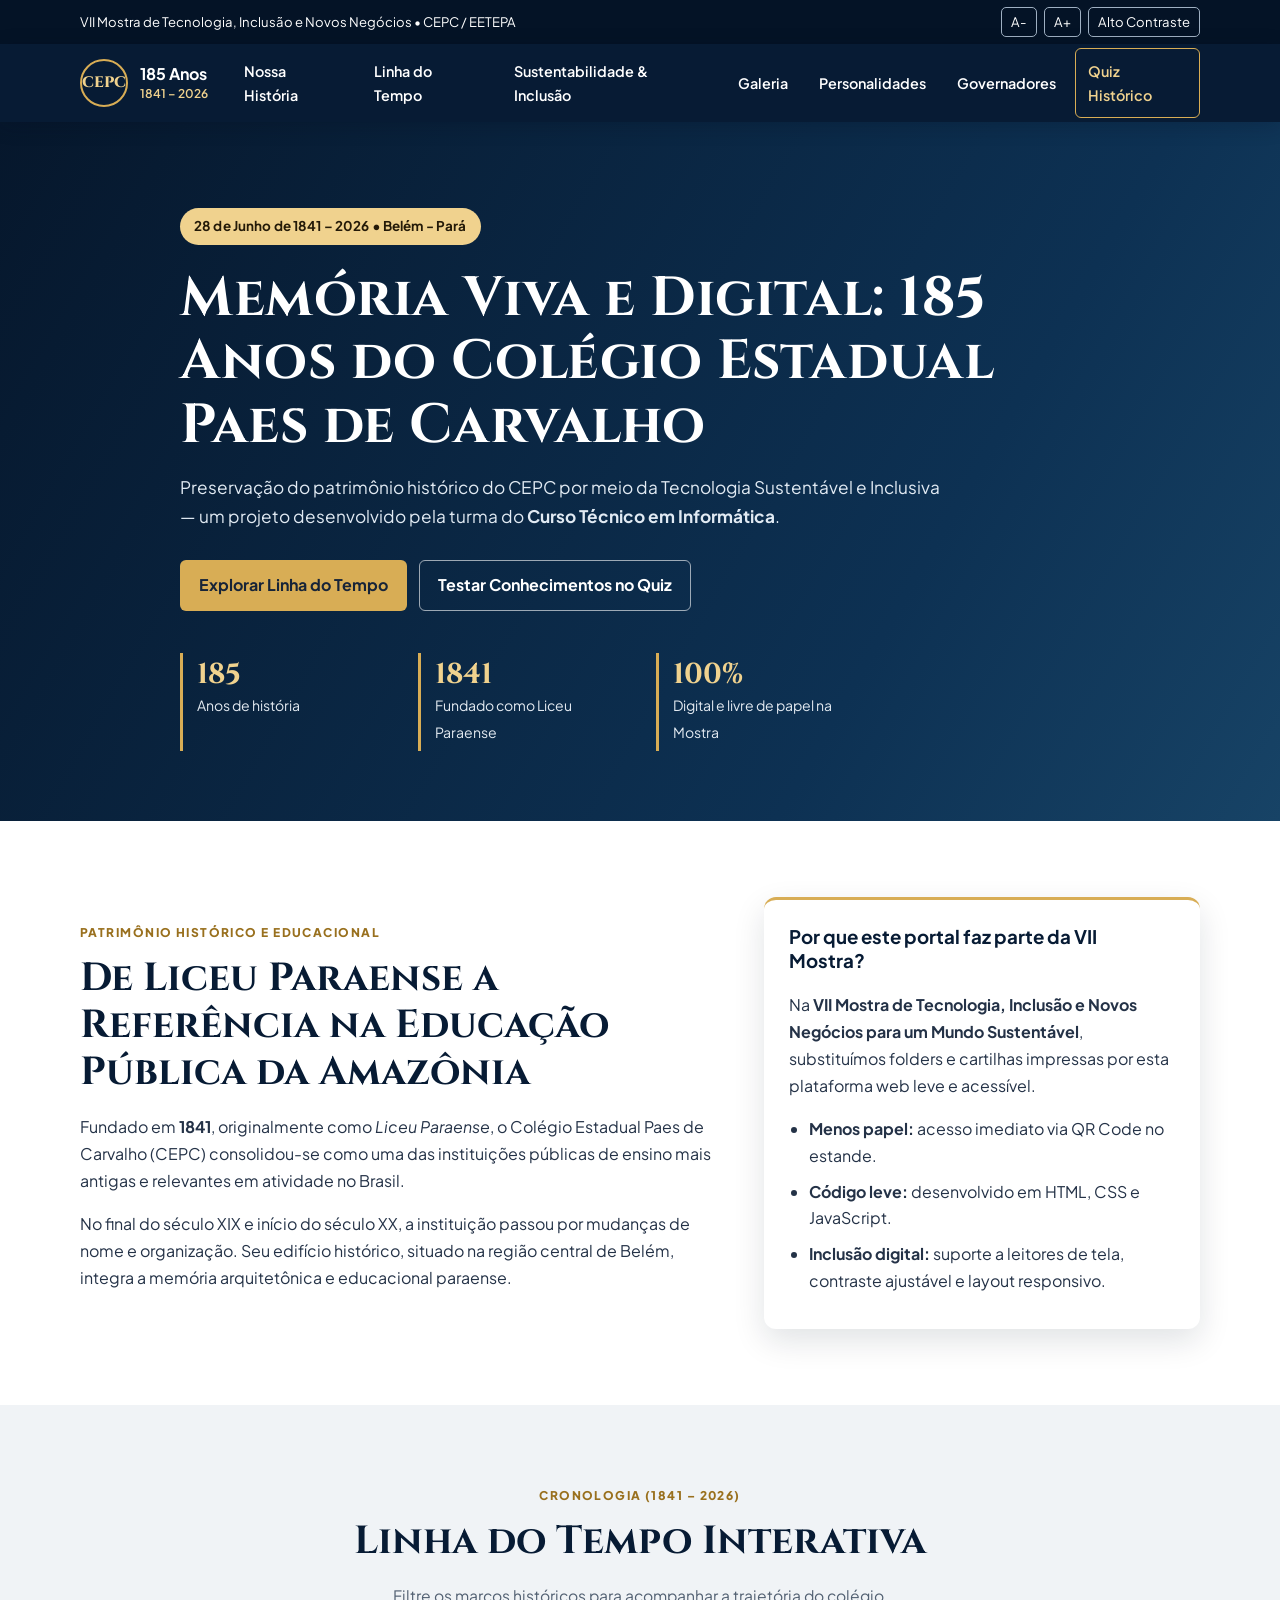
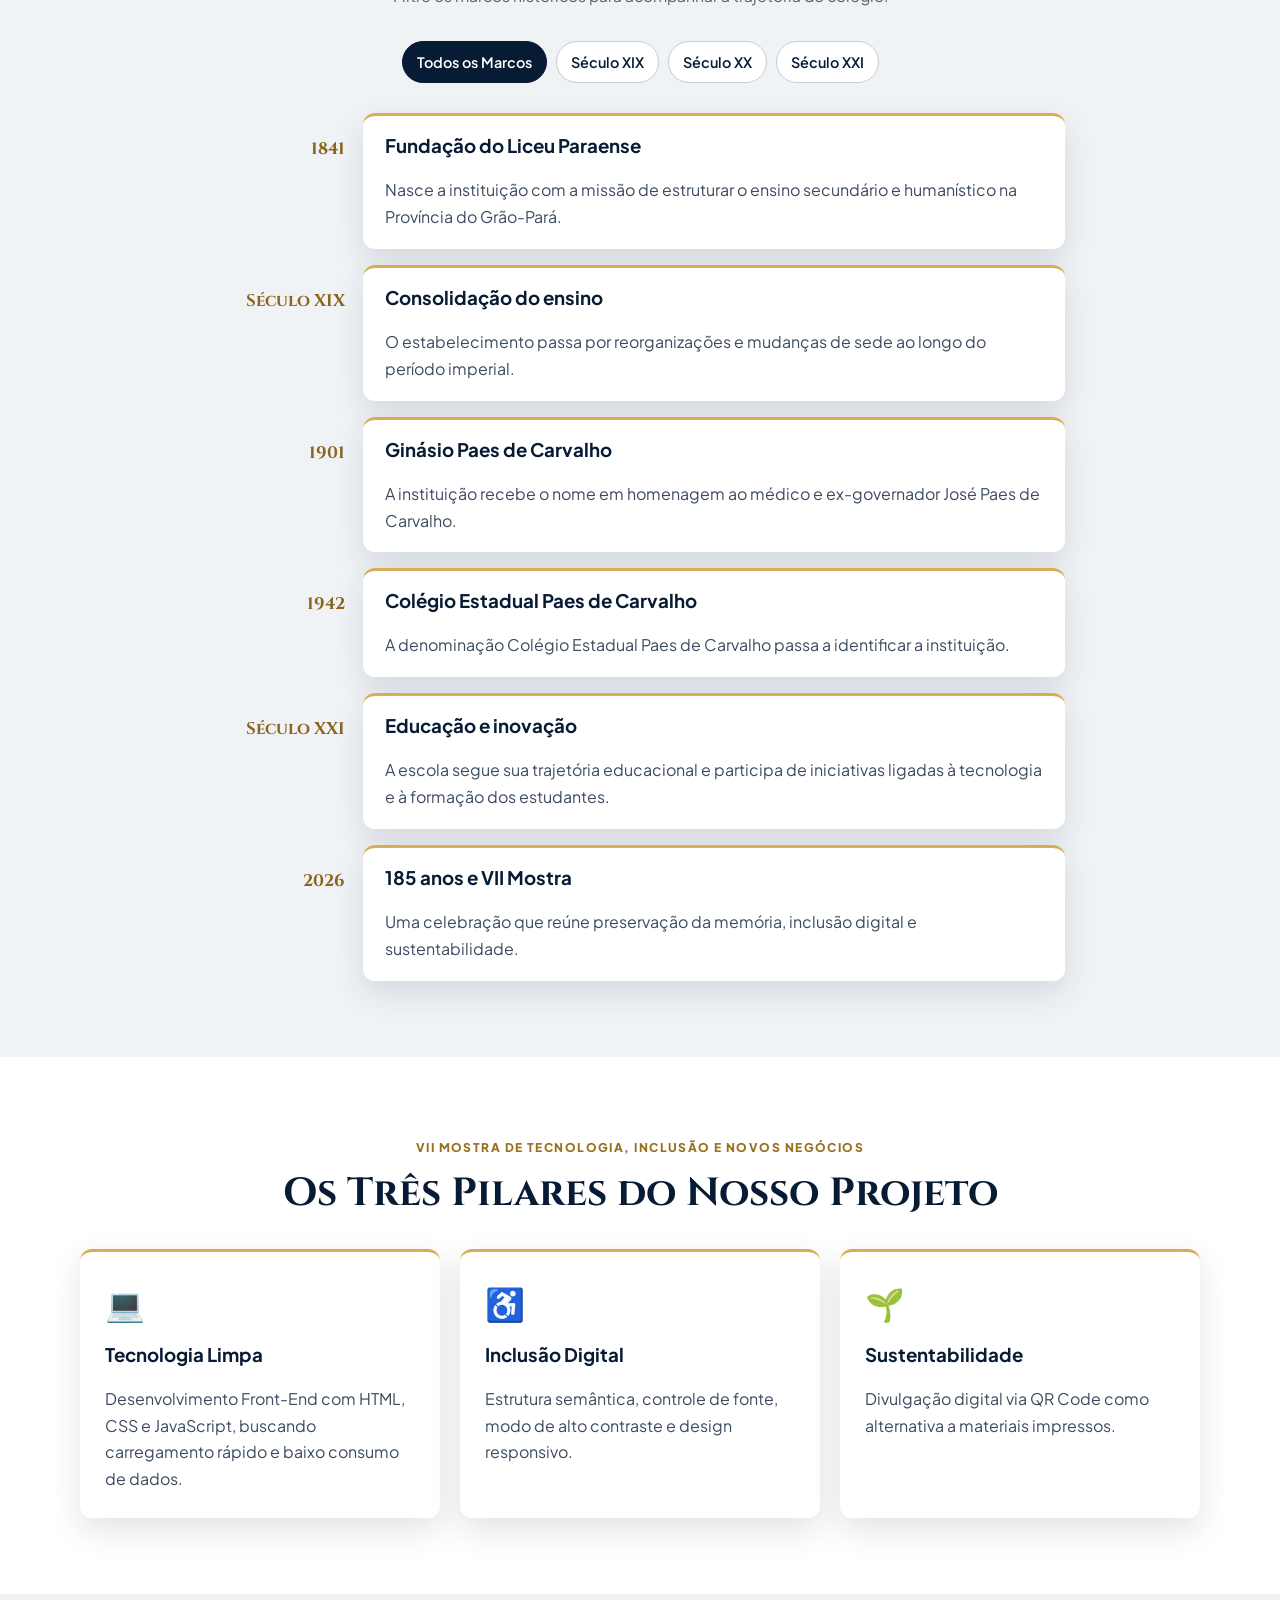
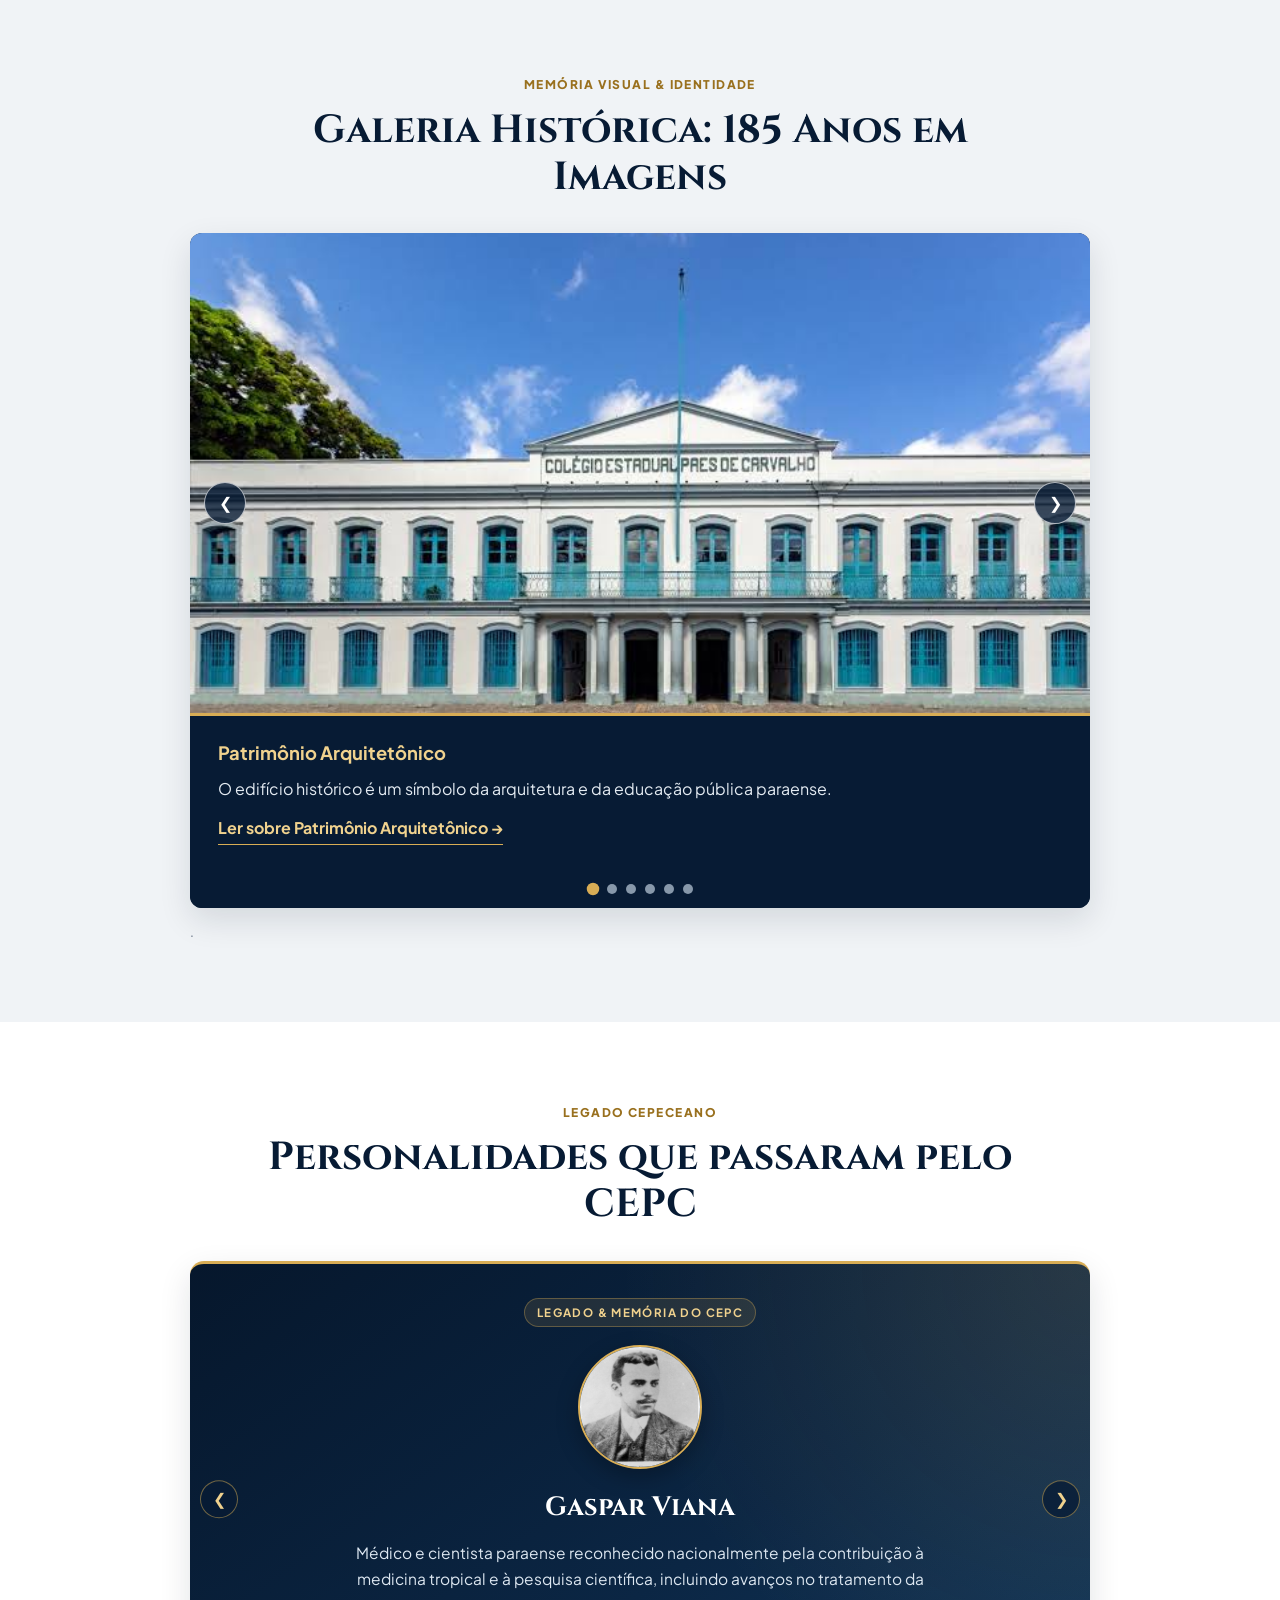
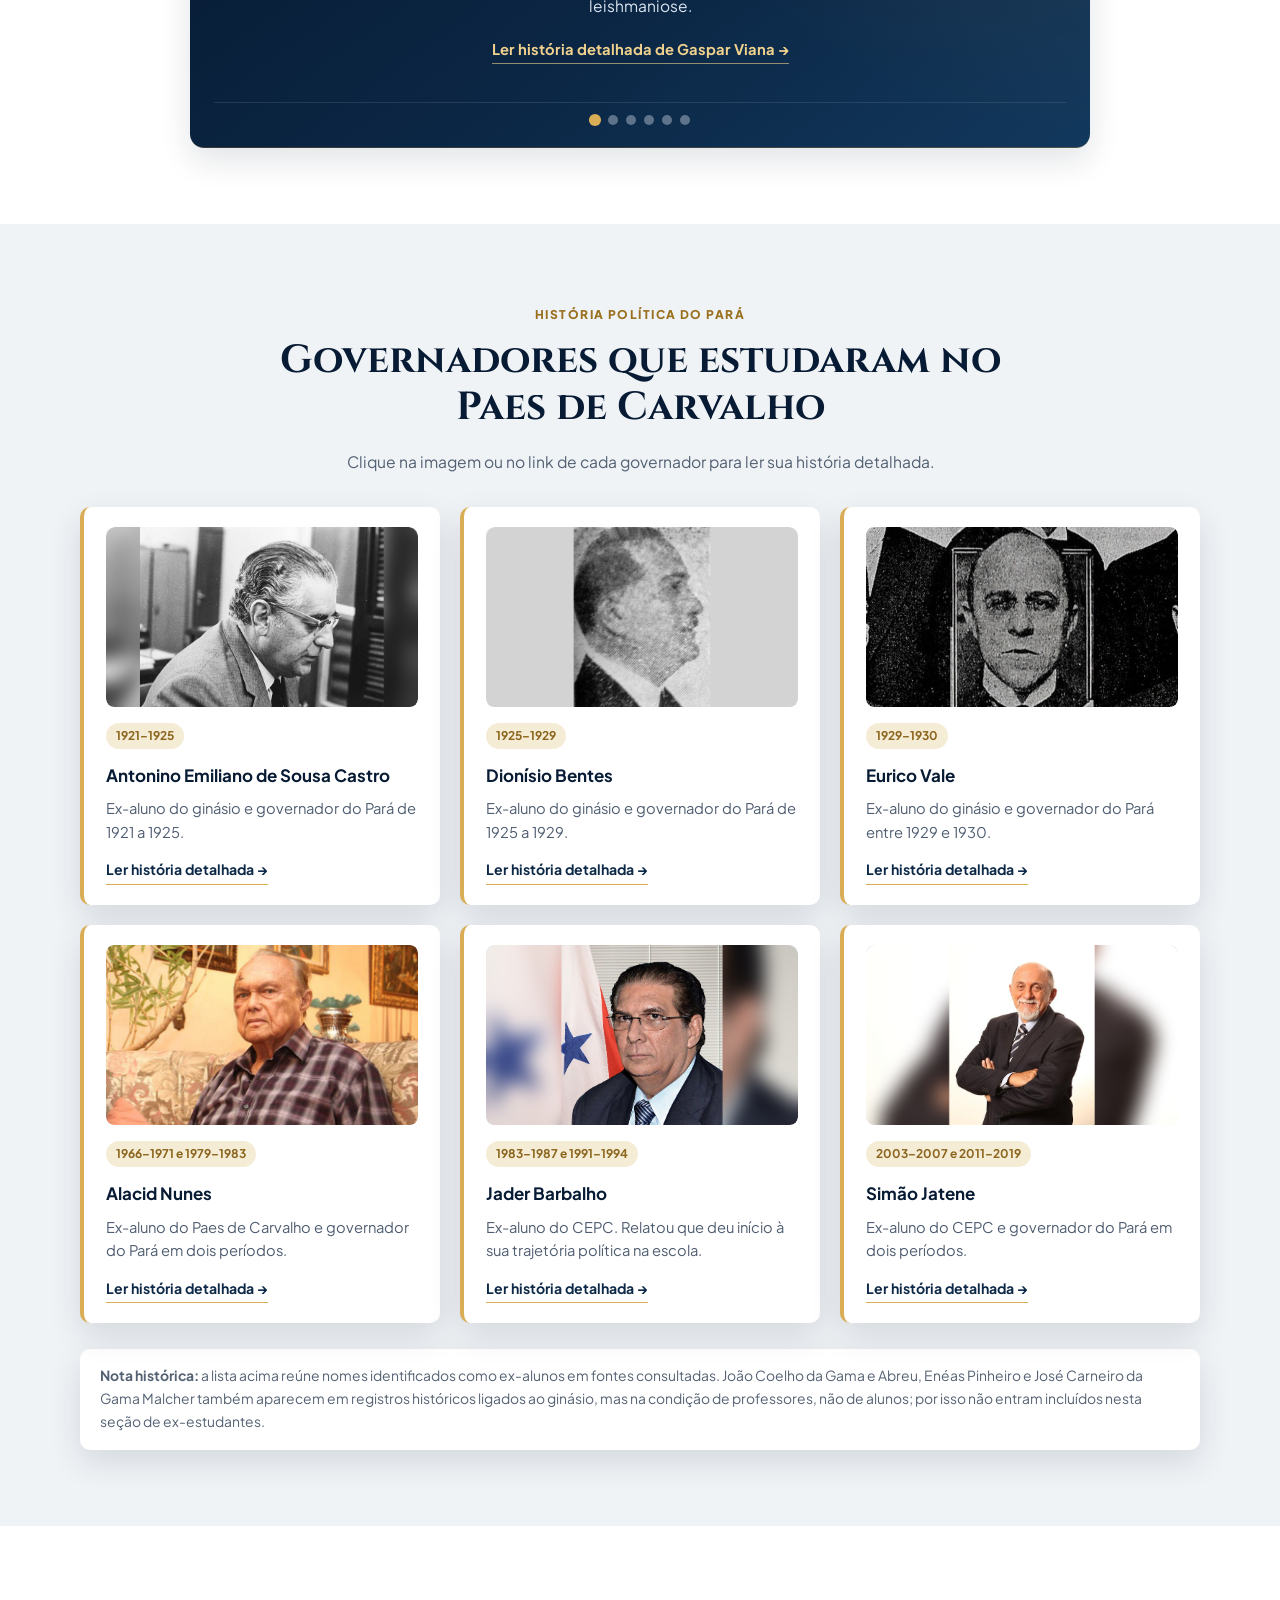
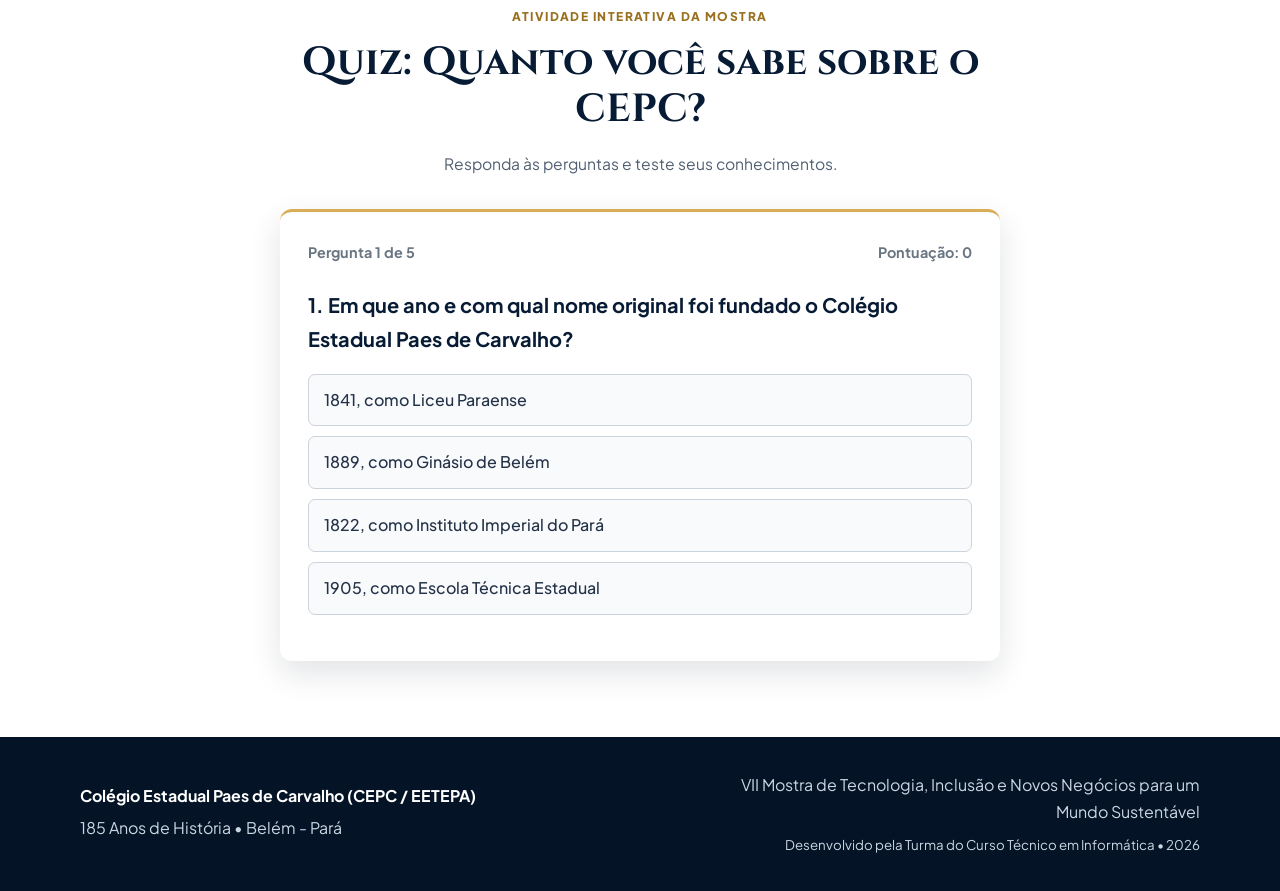
==== commit c5f02cc5: "index.html" ====
--- a/index.html
+++ b/index.html
@@ -9,6 +9,7 @@
   <link rel="preconnect" href="https://fonts.gstatic.com" crossorigin>
   <link href="https://fonts.googleapis.com/css2?family=Cinzel:wght@600;700;800&family=Plus+Jakarta+Sans:wght@400;500;600;700;800&display=swap" rel="stylesheet">
   <link rel="stylesheet" href="style.css">
+  <link rel="stylesheet" href="script.js">
 </head>
 <body>
   <div class="barra-acessibilidade" role="region" aria-label="Ferramentas de acessibilidade">
@@ -130,7 +131,7 @@
             <div class="carrossel-trilho" id="carrossel-trilho">
               <figure class="carrossel-slide">
                 <a href="historia.html?slug=patrimonio-arquitetonico" class="carrossel-link-imagem" aria-label="Ler história sobre Patrimônio Arquitetônico">
-                  <img src="img/Paes.jpeg" alt="Fachada histórica do Colégio Estadual Paes de Carvalho — Patrimônio Arquitetônico" loading="lazy">
+                  <img src="Img/Paes.jpeg" alt="Fachada histórica do Colégio Estadual Paes de Carvalho — Patrimônio Arquitetônico" loading="lazy">
                 </a>
                 <figcaption class="carrossel-legenda">
                   <h3>Patrimônio Arquitetônico</h3>
@@ -140,7 +141,7 @@
               </figure>
               <figure class="carrossel-slide">
                 <a href="historia.html?slug=liceu-paraense-atualidade" class="carrossel-link-imagem" aria-label="Ler história sobre Do Liceu Paraense (1841) à Atualidade">
-                  <img src="img/Licel.jpg" alt="Registros documentais e acervo histórico do Liceu Paraense" loading="lazy">
+                  <img src="Img/Licel.jpg" alt="Registros documentais e acervo histórico do Liceu Paraense" loading="lazy">
                 </a>
                 <figcaption class="carrossel-legenda">
                   <h3>Do Liceu Paraense (1841) à Atualidade</h3>
@@ -150,7 +151,7 @@
               </figure>
               <figure class="carrossel-slide">
                 <a href="historia.html?slug=educacao-profissional-tecnologica" class="carrossel-link-imagem" aria-label="Ler história sobre Educação Profissional e Tecnológica">
-                  <img src="img/Aula.jpg" alt="Estudantes desenvolvendo projetos em laboratório" loading="lazy">
+                  <img src="Img/Aula.jpg" alt="Estudantes desenvolvendo projetos em laboratório" loading="lazy">
                 </a>
                 <figcaption class="carrossel-legenda">
                   <h3>Educação Profissional e Tecnológica</h3>
@@ -160,7 +161,7 @@
               </figure>
               <figure class="carrossel-slide">
                 <a href="historia.html?slug=protagonismo-vii-mostra" class="carrossel-link-imagem" aria-label="Ler história sobre Protagonismo na VII Mostra (2026)">
-                  <img src="img/Turma.jpg" alt="Projetos tecnológicos sustentáveis dos estudantes na VII Mostra" loading="lazy">
+                  <img src="Img/Turma.jpg" alt="Projetos tecnológicos sustentáveis dos estudantes na VII Mostra" loading="lazy">
                 </a>
                 <figcaption class="carrossel-legenda">
                   <h3>Protagonismo na VII Mostra (2026)</h3>
@@ -170,7 +171,7 @@
               </figure>
               <figure class="carrossel-slide">
                 <a href="historia.html?slug=uniforme-paes-de-carvalho" class="carrossel-link-imagem" aria-label="Ler história sobre O Uniforme Paes de Carvalho">
-                  <img src="img/Uniforme.png" alt="Uniforme do Colégio Estadual Paes de Carvalho" loading="lazy">
+                  <img src="Img/Uniforme.png" alt="Uniforme do Colégio Estadual Paes de Carvalho" loading="lazy">
                 </a>
                 <figcaption class="carrossel-legenda">
                   <h3>O Uniforme Paes de Carvalho</h3>
@@ -180,7 +181,7 @@
               </figure>
               <figure class="carrossel-slide">
                 <a href="historia.html?slug=banda-marcial-fanpac" class="carrossel-link-imagem" aria-label="Ler história sobre A Banda Marcial — FANPAC">
-                  <img src="img/banda1.png" alt="Banda Marcial do Colégio Estadual Paes de Carvalho — FANPAC" loading="lazy">
+                  <img src="Img/banda1.png" alt="Banda Marcial do Colégio Estadual Paes de Carvalho — FANPAC" loading="lazy">
                 </a>
                 <figcaption class="carrossel-legenda">
                   <h3>A Banda Marcial — FANPAC</h3>
@@ -212,7 +213,7 @@
               <article class="slide-personalidade" data-slug="gaspar-viana">
                 <span class="destaque-selo">Legado &amp; Memória do CEPC</span>
                 <div class="pers-moldura-imagem">
-                  <img src="img/Gaspa.jpg" alt="Foto de Gaspar Viana" class="pers-foto" onload="this.hidden=false;this.nextElementSibling.hidden=true;" onerror="this.hidden=true;this.nextElementSibling.hidden=false;">
+                  <img src="Img/Gaspa.jpg" alt="Foto de Gaspar Viana" class="pers-foto" onload="this.hidden=false;this.nextElementSibling.hidden=true;" onerror="this.hidden=true;this.nextElementSibling.hidden=false;">
                   <span class="pers-iniciais-fallback">GV</span>
                 </div>
                 <h3>Gaspar Viana</h3>
@@ -223,7 +224,7 @@
               <article class="slide-personalidade" data-slug="eneas-carneiro">
                 <span class="destaque-selo">Legado &amp; Memória do CEPC</span>
                 <div class="pers-moldura-imagem">
-                  <img src="img/Ene.jpg" alt="Foto de Enéas Carneiro" class="pers-foto" onload="this.hidden=false;this.nextElementSibling.hidden=true;" onerror="this.hidden=true;this.nextElementSibling.hidden=false;">
+                  <img src="Img/Ene.jpg" alt="Foto de Enéas Carneiro" class="pers-foto" onload="this.hidden=false;this.nextElementSibling.hidden=true;" onerror="this.hidden=true;this.nextElementSibling.hidden=false;">
                   <span class="pers-iniciais-fallback">EC</span>
                 </div>
                 <h3>Enéas Carneiro</h3>
@@ -234,7 +235,7 @@
               <article class="slide-personalidade" data-slug="antonyo-juracy">
                 <span class="destaque-selo">Legado &amp; Memória do CEPC</span>
                 <div class="pers-moldura-imagem">
-                  <img src="img/Conhe.jpg" alt="Foto de Antonyo Juracy" class="pers-foto" onload="this.hidden=false;this.nextElementSibling.hidden=true;" onerror="this.hidden=true;this.nextElementSibling.hidden=false;">
+                  <img src="Img/Conhe.jpg" alt="Foto de Antonyo Juracy" class="pers-foto" onload="this.hidden=false;this.nextElementSibling.hidden=true;" onerror="this.hidden=true;this.nextElementSibling.hidden=false;">
                   <span class="pers-iniciais-fallback">AJ</span>
                 </div>
                 <h3>Antonyo Juracy</h3>
@@ -245,7 +246,7 @@
               <article class="slide-personalidade" data-slug="lucio-flavio-pinto">
                 <span class="destaque-selo">Legado &amp; Memória do CEPC</span>
                 <div class="pers-moldura-imagem">
-                  <img src="img/Jorna.jpg" alt="Foto de Lúcio Flávio Pinto" class="pers-foto" onload="this.hidden=false;this.nextElementSibling.hidden=true;" onerror="this.hidden=true;this.nextElementSibling.hidden=false;">
+                  <img src="Img/Jorna.jpg" alt="Foto de Lúcio Flávio Pinto" class="pers-foto" onload="this.hidden=false;this.nextElementSibling.hidden=true;" onerror="this.hidden=true;this.nextElementSibling.hidden=false;">
                   <span class="pers-iniciais-fallback">LFP</span>
                 </div>
                 <h3>Lúcio Flávio Pinto</h3>
@@ -256,7 +257,7 @@
               <article class="slide-personalidade" data-slug="bettina-ferro">
                 <span class="destaque-selo">Legado &amp; Memória do CEPC</span>
                 <div class="pers-moldura-imagem">
-                  <img src="img/Be.jpg" alt="Foto de Bettina Ferro" class="pers-foto" onload="this.hidden=false;this.nextElementSibling.hidden=true;" onerror="this.hidden=true;this.nextElementSibling.hidden=false;">
+                  <img src="Img/Be.jpg" alt="Foto de Bettina Ferro" class="pers-foto" onload="this.hidden=false;this.nextElementSibling.hidden=true;" onerror="this.hidden=true;this.nextElementSibling.hidden=false;">
                   <span class="pers-iniciais-fallback">BF</span>
                 </div>
                 <h3>Bettina Ferro</h3>
@@ -267,7 +268,7 @@
               <article class="slide-personalidade" data-slug="dalcidio-jurandir">
                 <span class="destaque-selo">Legado &amp; Memória do CEPC</span>
                 <div class="pers-moldura-imagem">
-                  <img src="img/Dacil (1).jpg" alt="Foto de Dalcídio Jurandir" class="pers-foto" onload="this.hidden=false;this.nextElementSibling.hidden=true;" onerror="this.hidden=true;this.nextElementSibling.hidden=false;">
+                  <img src="Img/Dacil (1).jpg" alt="Foto de Dalcídio Jurandir" class="pers-foto" onload="this.hidden=false;this.nextElementSibling.hidden=true;" onerror="this.hidden=true;this.nextElementSibling.hidden=false;">
                   <span class="pers-iniciais-fallback">DJ</span>
                 </div>
                 <h3>Dalcídio Jurandir</h3>
@@ -298,7 +299,7 @@
         <div class="grid-governadores">
           <article class="card-governador">
             <a href="historia.html?slug=antonino-castro" aria-label="Ver história detalhada de Antonino Emiliano de Sousa Castro">
-              <img src="img/antonio1.png" alt="Foto de Antonino Emiliano de Sousa Castro" class="foto-governador">
+              <img src="Img/antonio1.png" alt="Foto de Antonino Emiliano de Sousa Castro" class="foto-governador">
             </a>
             <span class="periodo-badge">1921–1925</span>
             <h3>Antonino Emiliano de Sousa Castro</h3>
@@ -308,7 +309,7 @@
 
           <article class="card-governador">
             <a href="historia.html?slug=dionisio-bentes" aria-label="Ver história detalhada de Dionísio Bentes">
-              <img src="img/Dionicio.png" alt="Foto de Dionísio Bentes" class="foto-governador">
+              <img src="Img/Dionicio.png" alt="Foto de Dionísio Bentes" class="foto-governador">
             </a>
             <span class="periodo-badge">1925–1929</span>
             <h3>Dionísio Bentes</h3>
@@ -318,7 +319,7 @@
 
           <article class="card-governador">
             <a href="historia.html?slug=eurico-vale" aria-label="Ver história detalhada de Eurico Vale">
-              <img src="img/Eurico.jpg" alt="Foto de Eurico Vale" class="foto-governador">
+              <img src="Img/Eurico.jpg" alt="Foto de Eurico Vale" class="foto-governador">
             </a>
             <span class="periodo-badge">1929–1930</span>
             <h3>Eurico Vale</h3>
@@ -328,7 +329,7 @@
 
           <article class="card-governador">
             <a href="historia.html?slug=alacid-nunes" aria-label="Ver história detalhada de Alacid Nunes">
-              <img src="img/Alcide.jpg" alt="Foto de Alacid Nunes" class="foto-governador">
+              <img src="Img/Alcide.jpg" alt="Foto de Alacid Nunes" class="foto-governador">
             </a>
             <span class="periodo-badge">1966–1971 e 1979–1983</span>
             <h3>Alacid Nunes</h3>
@@ -338,7 +339,7 @@
 
           <article class="card-governador">
             <a href="historia.html?slug=jader-barbalho" aria-label="Ver história detalhada de Jader Barbalho">
-              <img src="img/barbalho1.png" alt="Foto de Jader Barbalho" class="foto-governador">
+              <img src="Img/barbalho1.png" alt="Foto de Jader Barbalho" class="foto-governador">
             </a>
             <span class="periodo-badge">1983–1987 e 1991–1994</span>
             <h3>Jader Barbalho</h3>
@@ -348,7 +349,7 @@
 
           <article class="card-governador">
             <a href="historia.html?slug=simao-jatene" aria-label="Ver história detalhada de Simão Jatene">
-              <img src="img/jatena1.png" alt="Foto de Simão Jatene" class="foto-governador">
+              <img src="Img/jatena1.png" alt="Foto de Simão Jatene" class="foto-governador">
             </a>
             <span class="periodo-badge">2003–2007 e 2011–2019</span>
             <h3>Simão Jatene</h3>
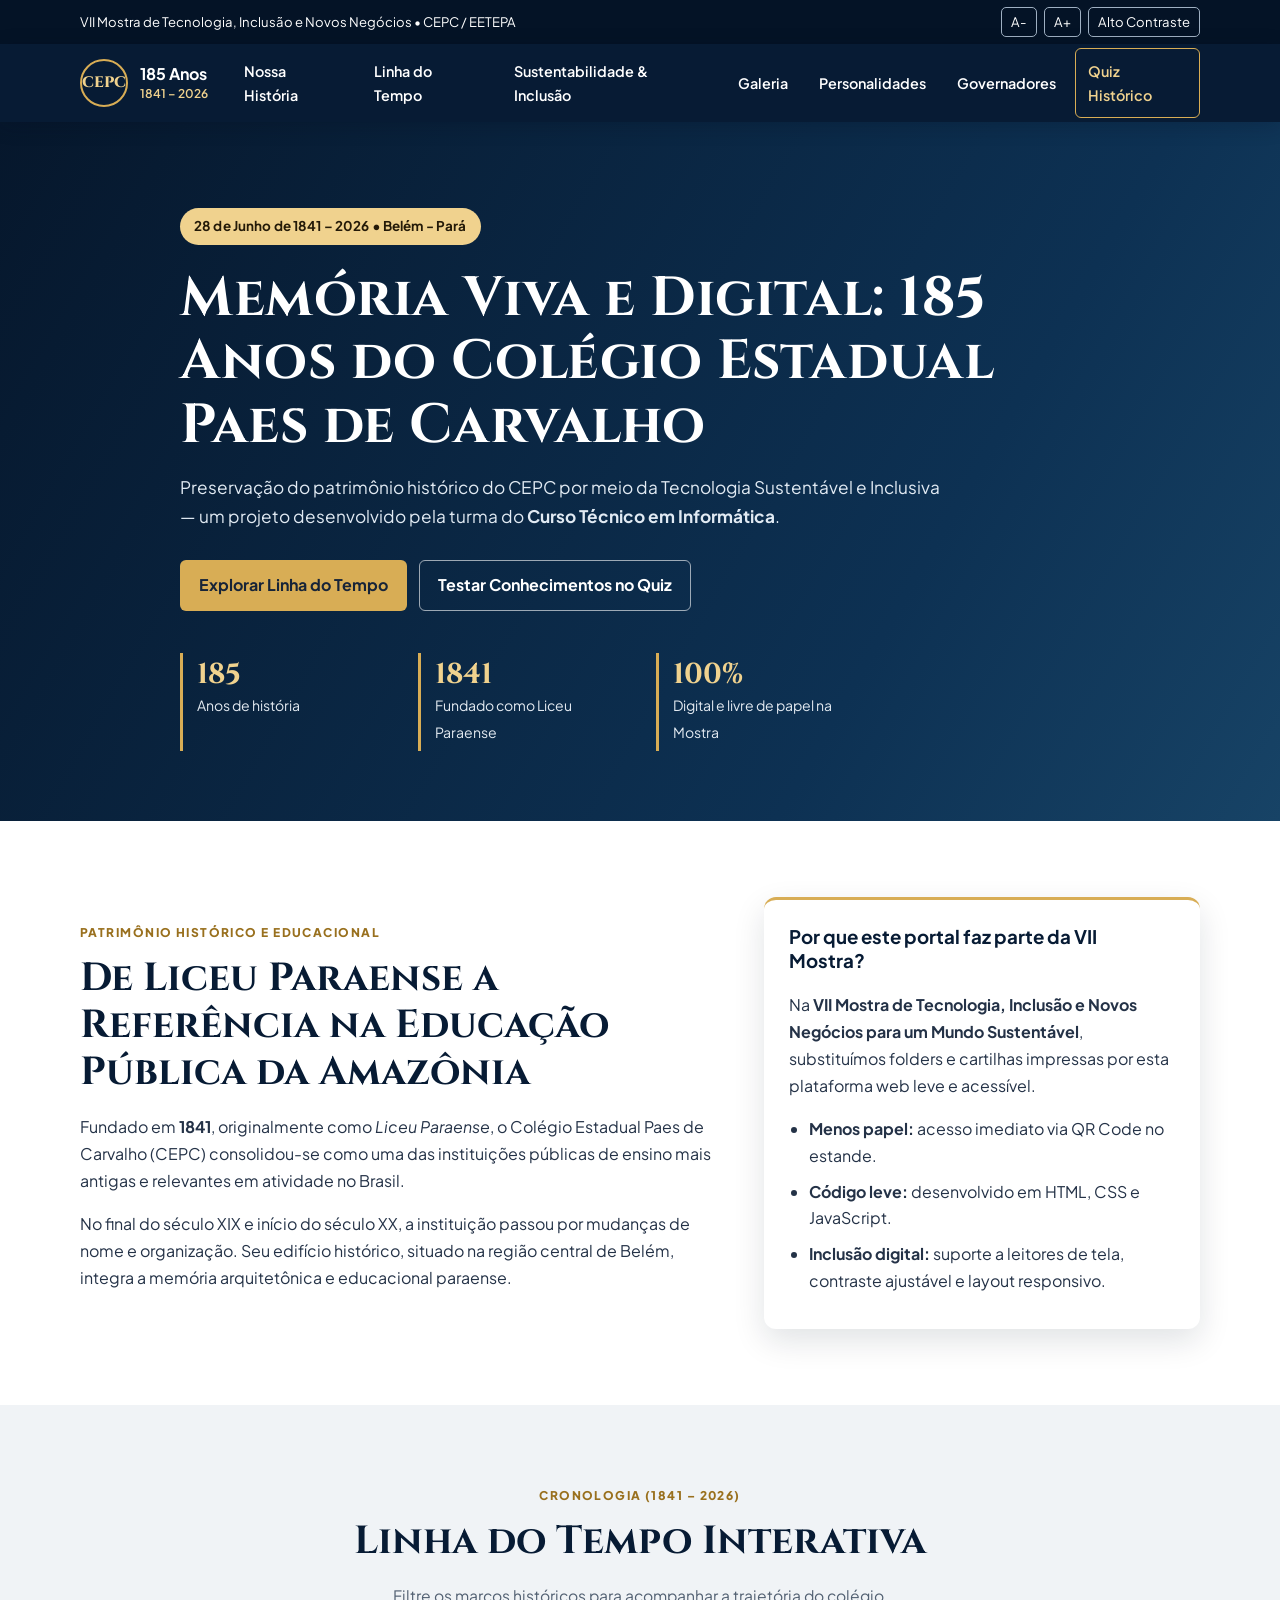
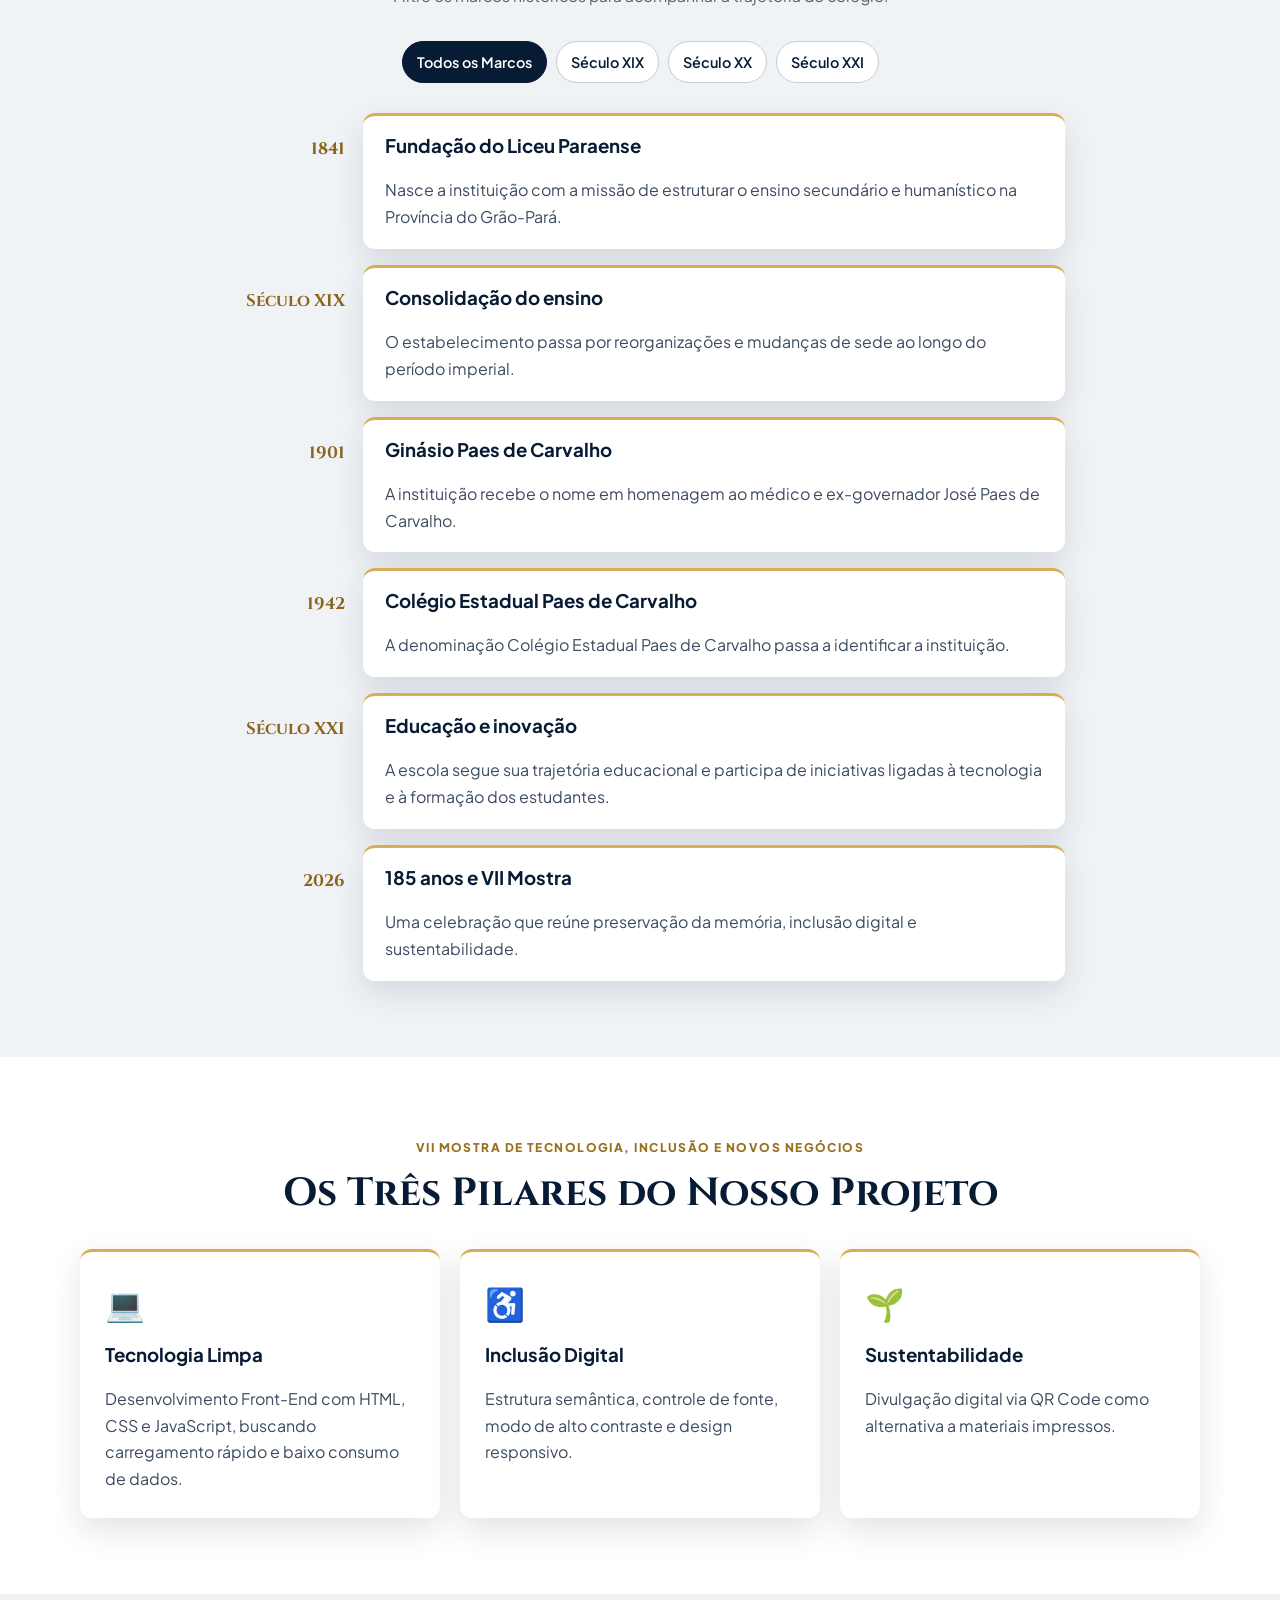
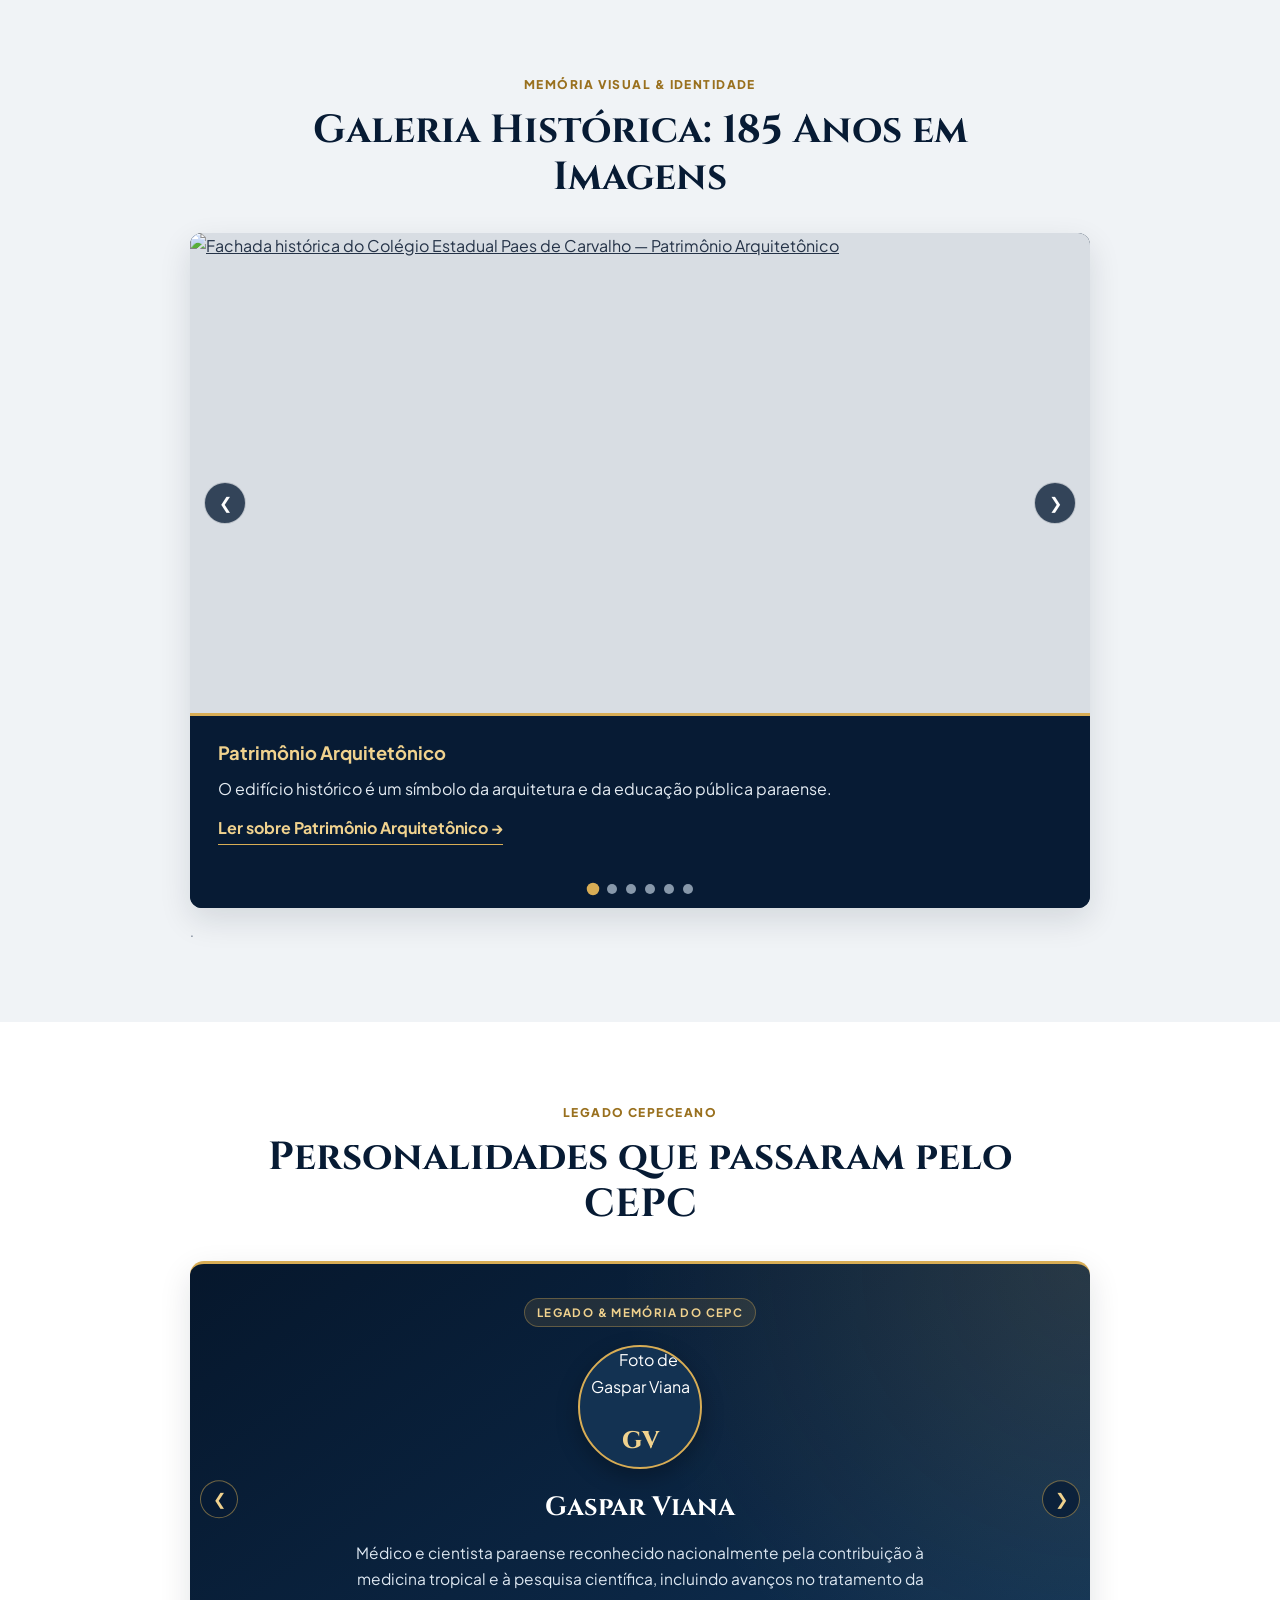
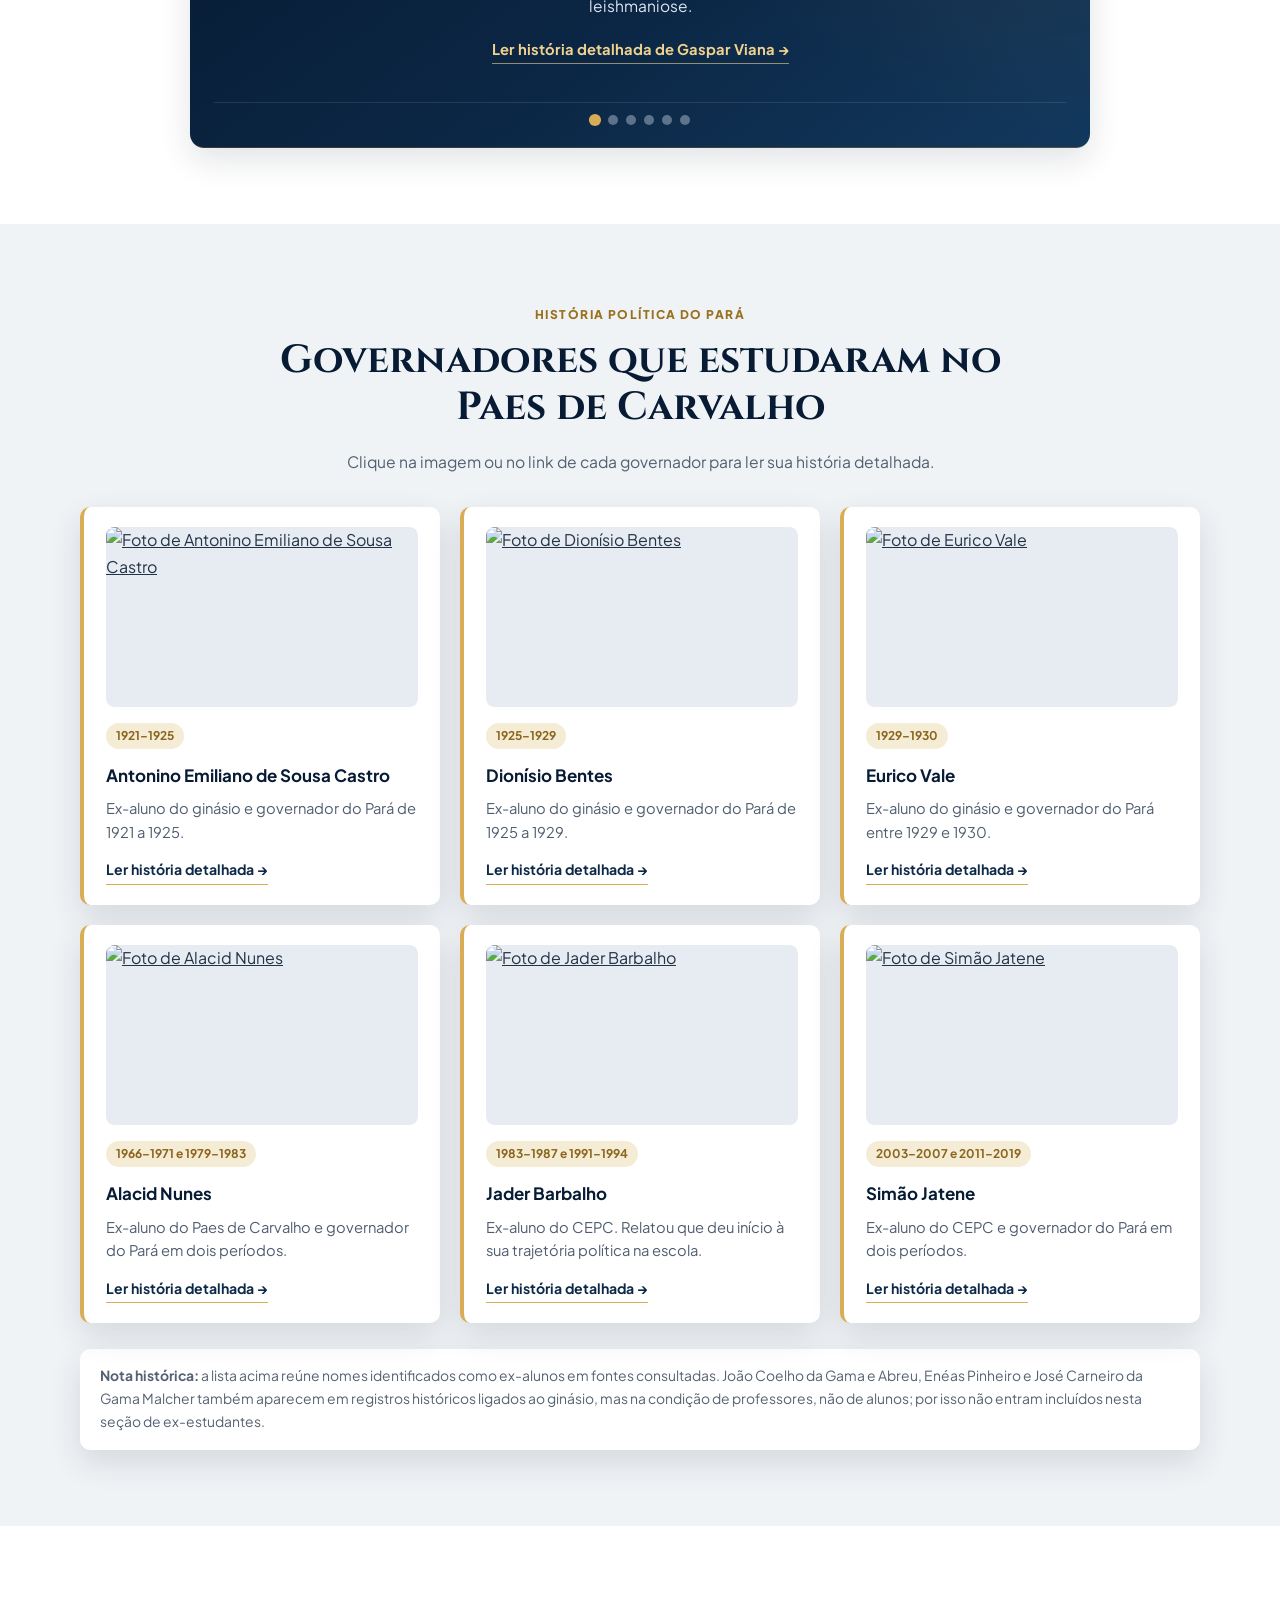
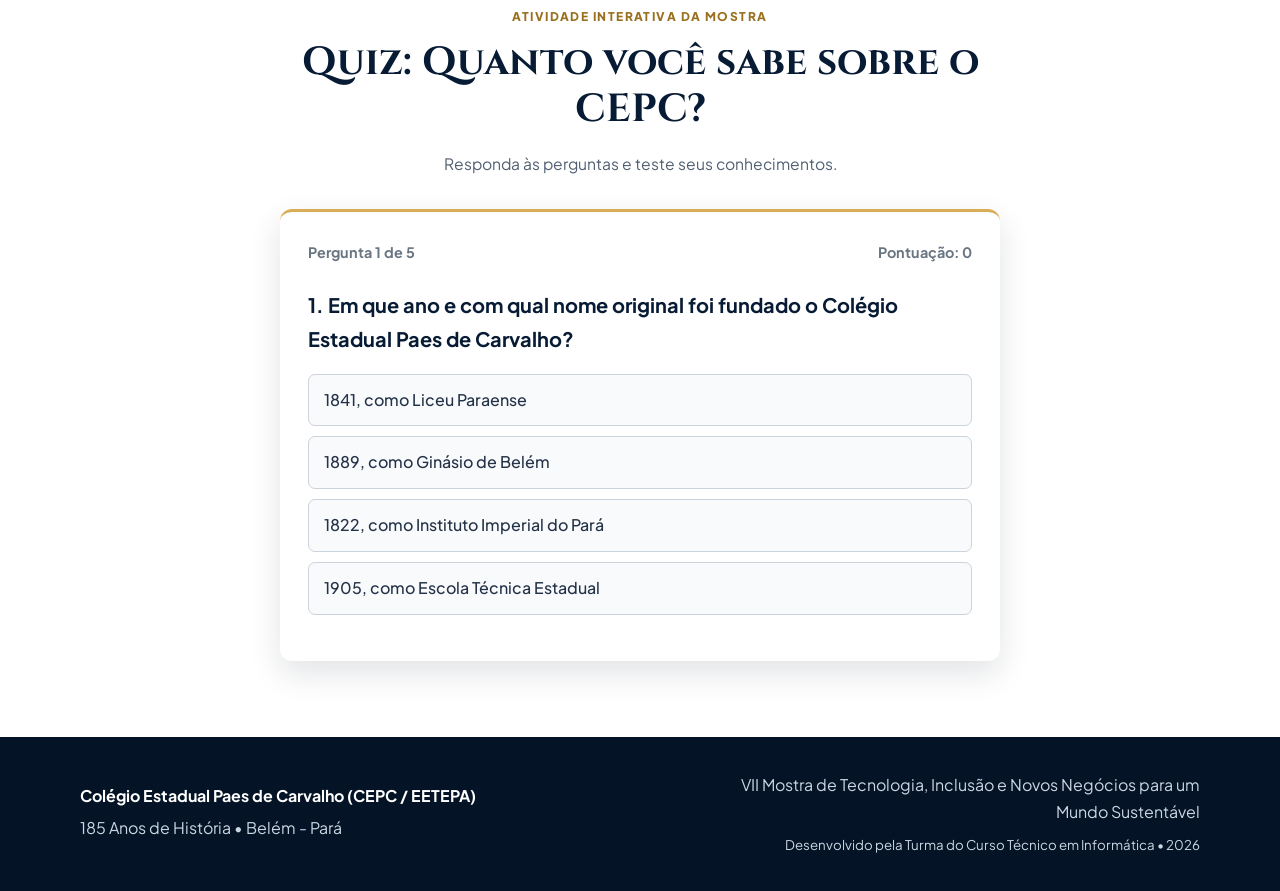
==== commit 133669a1: "Add files via upload" ====
--- a/index.html
+++ b/index.html
@@ -131,7 +131,7 @@
             <div class="carrossel-trilho" id="carrossel-trilho">
               <figure class="carrossel-slide">
                 <a href="historia.html?slug=patrimonio-arquitetonico" class="carrossel-link-imagem" aria-label="Ler história sobre Patrimônio Arquitetônico">
-                  <img src="Img/Paes.jpeg" alt="Fachada histórica do Colégio Estadual Paes de Carvalho — Patrimônio Arquitetônico" loading="lazy">
+                  <img src="img/Paes.jpeg" alt="Fachada histórica do Colégio Estadual Paes de Carvalho — Patrimônio Arquitetônico" loading="lazy">
                 </a>
                 <figcaption class="carrossel-legenda">
                   <h3>Patrimônio Arquitetônico</h3>
@@ -141,7 +141,7 @@
               </figure>
               <figure class="carrossel-slide">
                 <a href="historia.html?slug=liceu-paraense-atualidade" class="carrossel-link-imagem" aria-label="Ler história sobre Do Liceu Paraense (1841) à Atualidade">
-                  <img src="Img/Licel.jpg" alt="Registros documentais e acervo histórico do Liceu Paraense" loading="lazy">
+                  <img src="img/Licel.jpg" alt="Registros documentais e acervo histórico do Liceu Paraense" loading="lazy">
                 </a>
                 <figcaption class="carrossel-legenda">
                   <h3>Do Liceu Paraense (1841) à Atualidade</h3>
@@ -151,7 +151,7 @@
               </figure>
               <figure class="carrossel-slide">
                 <a href="historia.html?slug=educacao-profissional-tecnologica" class="carrossel-link-imagem" aria-label="Ler história sobre Educação Profissional e Tecnológica">
-                  <img src="Img/Aula.jpg" alt="Estudantes desenvolvendo projetos em laboratório" loading="lazy">
+                  <img src="img/Aula.jpg" alt="Estudantes desenvolvendo projetos em laboratório" loading="lazy">
                 </a>
                 <figcaption class="carrossel-legenda">
                   <h3>Educação Profissional e Tecnológica</h3>
@@ -161,7 +161,7 @@
               </figure>
               <figure class="carrossel-slide">
                 <a href="historia.html?slug=protagonismo-vii-mostra" class="carrossel-link-imagem" aria-label="Ler história sobre Protagonismo na VII Mostra (2026)">
-                  <img src="Img/Turma.jpg" alt="Projetos tecnológicos sustentáveis dos estudantes na VII Mostra" loading="lazy">
+                  <img src="img/Turma.jpg" alt="Projetos tecnológicos sustentáveis dos estudantes na VII Mostra" loading="lazy">
                 </a>
                 <figcaption class="carrossel-legenda">
                   <h3>Protagonismo na VII Mostra (2026)</h3>
@@ -171,7 +171,7 @@
               </figure>
               <figure class="carrossel-slide">
                 <a href="historia.html?slug=uniforme-paes-de-carvalho" class="carrossel-link-imagem" aria-label="Ler história sobre O Uniforme Paes de Carvalho">
-                  <img src="Img/Uniforme.png" alt="Uniforme do Colégio Estadual Paes de Carvalho" loading="lazy">
+                  <img src="img/Uniforme.png" alt="Uniforme do Colégio Estadual Paes de Carvalho" loading="lazy">
                 </a>
                 <figcaption class="carrossel-legenda">
                   <h3>O Uniforme Paes de Carvalho</h3>
@@ -181,7 +181,7 @@
               </figure>
               <figure class="carrossel-slide">
                 <a href="historia.html?slug=banda-marcial-fanpac" class="carrossel-link-imagem" aria-label="Ler história sobre A Banda Marcial — FANPAC">
-                  <img src="Img/banda1.png" alt="Banda Marcial do Colégio Estadual Paes de Carvalho — FANPAC" loading="lazy">
+                  <img src="img/banda1.png" alt="Banda Marcial do Colégio Estadual Paes de Carvalho — FANPAC" loading="lazy">
                 </a>
                 <figcaption class="carrossel-legenda">
                   <h3>A Banda Marcial — FANPAC</h3>
@@ -213,7 +213,7 @@
               <article class="slide-personalidade" data-slug="gaspar-viana">
                 <span class="destaque-selo">Legado &amp; Memória do CEPC</span>
                 <div class="pers-moldura-imagem">
-                  <img src="Img/Gaspa.jpg" alt="Foto de Gaspar Viana" class="pers-foto" onload="this.hidden=false;this.nextElementSibling.hidden=true;" onerror="this.hidden=true;this.nextElementSibling.hidden=false;">
+                  <img src="img/Gaspa.jpg" alt="Foto de Gaspar Viana" class="pers-foto" onload="this.hidden=false;this.nextElementSibling.hidden=true;" onerror="this.hidden=true;this.nextElementSibling.hidden=false;">
                   <span class="pers-iniciais-fallback">GV</span>
                 </div>
                 <h3>Gaspar Viana</h3>
@@ -224,7 +224,7 @@
               <article class="slide-personalidade" data-slug="eneas-carneiro">
                 <span class="destaque-selo">Legado &amp; Memória do CEPC</span>
                 <div class="pers-moldura-imagem">
-                  <img src="Img/Ene.jpg" alt="Foto de Enéas Carneiro" class="pers-foto" onload="this.hidden=false;this.nextElementSibling.hidden=true;" onerror="this.hidden=true;this.nextElementSibling.hidden=false;">
+                  <img src="img/Ene.jpg" alt="Foto de Enéas Carneiro" class="pers-foto" onload="this.hidden=false;this.nextElementSibling.hidden=true;" onerror="this.hidden=true;this.nextElementSibling.hidden=false;">
                   <span class="pers-iniciais-fallback">EC</span>
                 </div>
                 <h3>Enéas Carneiro</h3>
@@ -235,7 +235,7 @@
               <article class="slide-personalidade" data-slug="antonyo-juracy">
                 <span class="destaque-selo">Legado &amp; Memória do CEPC</span>
                 <div class="pers-moldura-imagem">
-                  <img src="Img/Conhe.jpg" alt="Foto de Antonyo Juracy" class="pers-foto" onload="this.hidden=false;this.nextElementSibling.hidden=true;" onerror="this.hidden=true;this.nextElementSibling.hidden=false;">
+                  <img src="img/Conhe.jpg" alt="Foto de Antonyo Juracy" class="pers-foto" onload="this.hidden=false;this.nextElementSibling.hidden=true;" onerror="this.hidden=true;this.nextElementSibling.hidden=false;">
                   <span class="pers-iniciais-fallback">AJ</span>
                 </div>
                 <h3>Antonyo Juracy</h3>
@@ -246,7 +246,7 @@
               <article class="slide-personalidade" data-slug="lucio-flavio-pinto">
                 <span class="destaque-selo">Legado &amp; Memória do CEPC</span>
                 <div class="pers-moldura-imagem">
-                  <img src="Img/Jorna.jpg" alt="Foto de Lúcio Flávio Pinto" class="pers-foto" onload="this.hidden=false;this.nextElementSibling.hidden=true;" onerror="this.hidden=true;this.nextElementSibling.hidden=false;">
+                  <img src="img/Jorna.jpg" alt="Foto de Lúcio Flávio Pinto" class="pers-foto" onload="this.hidden=false;this.nextElementSibling.hidden=true;" onerror="this.hidden=true;this.nextElementSibling.hidden=false;">
                   <span class="pers-iniciais-fallback">LFP</span>
                 </div>
                 <h3>Lúcio Flávio Pinto</h3>
@@ -257,7 +257,7 @@
               <article class="slide-personalidade" data-slug="bettina-ferro">
                 <span class="destaque-selo">Legado &amp; Memória do CEPC</span>
                 <div class="pers-moldura-imagem">
-                  <img src="Img/Be.jpg" alt="Foto de Bettina Ferro" class="pers-foto" onload="this.hidden=false;this.nextElementSibling.hidden=true;" onerror="this.hidden=true;this.nextElementSibling.hidden=false;">
+                  <img src="img/Be.jpg" alt="Foto de Bettina Ferro" class="pers-foto" onload="this.hidden=false;this.nextElementSibling.hidden=true;" onerror="this.hidden=true;this.nextElementSibling.hidden=false;">
                   <span class="pers-iniciais-fallback">BF</span>
                 </div>
                 <h3>Bettina Ferro</h3>
@@ -268,7 +268,7 @@
               <article class="slide-personalidade" data-slug="dalcidio-jurandir">
                 <span class="destaque-selo">Legado &amp; Memória do CEPC</span>
                 <div class="pers-moldura-imagem">
-                  <img src="Img/Dacil (1).jpg" alt="Foto de Dalcídio Jurandir" class="pers-foto" onload="this.hidden=false;this.nextElementSibling.hidden=true;" onerror="this.hidden=true;this.nextElementSibling.hidden=false;">
+                  <img src="img/Dacil (1).jpg" alt="Foto de Dalcídio Jurandir" class="pers-foto" onload="this.hidden=false;this.nextElementSibling.hidden=true;" onerror="this.hidden=true;this.nextElementSibling.hidden=false;">
                   <span class="pers-iniciais-fallback">DJ</span>
                 </div>
                 <h3>Dalcídio Jurandir</h3>
@@ -299,7 +299,7 @@
         <div class="grid-governadores">
           <article class="card-governador">
             <a href="historia.html?slug=antonino-castro" aria-label="Ver história detalhada de Antonino Emiliano de Sousa Castro">
-              <img src="Img/antonio1.png" alt="Foto de Antonino Emiliano de Sousa Castro" class="foto-governador">
+              <img src="img/antonio1.png" alt="Foto de Antonino Emiliano de Sousa Castro" class="foto-governador">
             </a>
             <span class="periodo-badge">1921–1925</span>
             <h3>Antonino Emiliano de Sousa Castro</h3>
@@ -309,7 +309,7 @@
 
           <article class="card-governador">
             <a href="historia.html?slug=dionisio-bentes" aria-label="Ver história detalhada de Dionísio Bentes">
-              <img src="Img/Dionicio.png" alt="Foto de Dionísio Bentes" class="foto-governador">
+              <img src="img/Dionicio.png" alt="Foto de Dionísio Bentes" class="foto-governador">
             </a>
             <span class="periodo-badge">1925–1929</span>
             <h3>Dionísio Bentes</h3>
@@ -319,7 +319,7 @@
 
           <article class="card-governador">
             <a href="historia.html?slug=eurico-vale" aria-label="Ver história detalhada de Eurico Vale">
-              <img src="Img/Eurico.jpg" alt="Foto de Eurico Vale" class="foto-governador">
+              <img src="img/Eurico.jpg" alt="Foto de Eurico Vale" class="foto-governador">
             </a>
             <span class="periodo-badge">1929–1930</span>
             <h3>Eurico Vale</h3>
@@ -329,7 +329,7 @@
 
           <article class="card-governador">
             <a href="historia.html?slug=alacid-nunes" aria-label="Ver história detalhada de Alacid Nunes">
-              <img src="Img/Alcide.jpg" alt="Foto de Alacid Nunes" class="foto-governador">
+              <img src="img/Alcide.jpg" alt="Foto de Alacid Nunes" class="foto-governador">
             </a>
             <span class="periodo-badge">1966–1971 e 1979–1983</span>
             <h3>Alacid Nunes</h3>
@@ -339,7 +339,7 @@
 
           <article class="card-governador">
             <a href="historia.html?slug=jader-barbalho" aria-label="Ver história detalhada de Jader Barbalho">
-              <img src="Img/barbalho1.png" alt="Foto de Jader Barbalho" class="foto-governador">
+              <img src="img/barbalho1.png" alt="Foto de Jader Barbalho" class="foto-governador">
             </a>
             <span class="periodo-badge">1983–1987 e 1991–1994</span>
             <h3>Jader Barbalho</h3>
@@ -349,7 +349,7 @@
 
           <article class="card-governador">
             <a href="historia.html?slug=simao-jatene" aria-label="Ver história detalhada de Simão Jatene">
-              <img src="Img/jatena1.png" alt="Foto de Simão Jatene" class="foto-governador">
+              <img src="img/jatena1.png" alt="Foto de Simão Jatene" class="foto-governador">
             </a>
             <span class="periodo-badge">2003–2007 e 2011–2019</span>
             <h3>Simão Jatene</h3>
